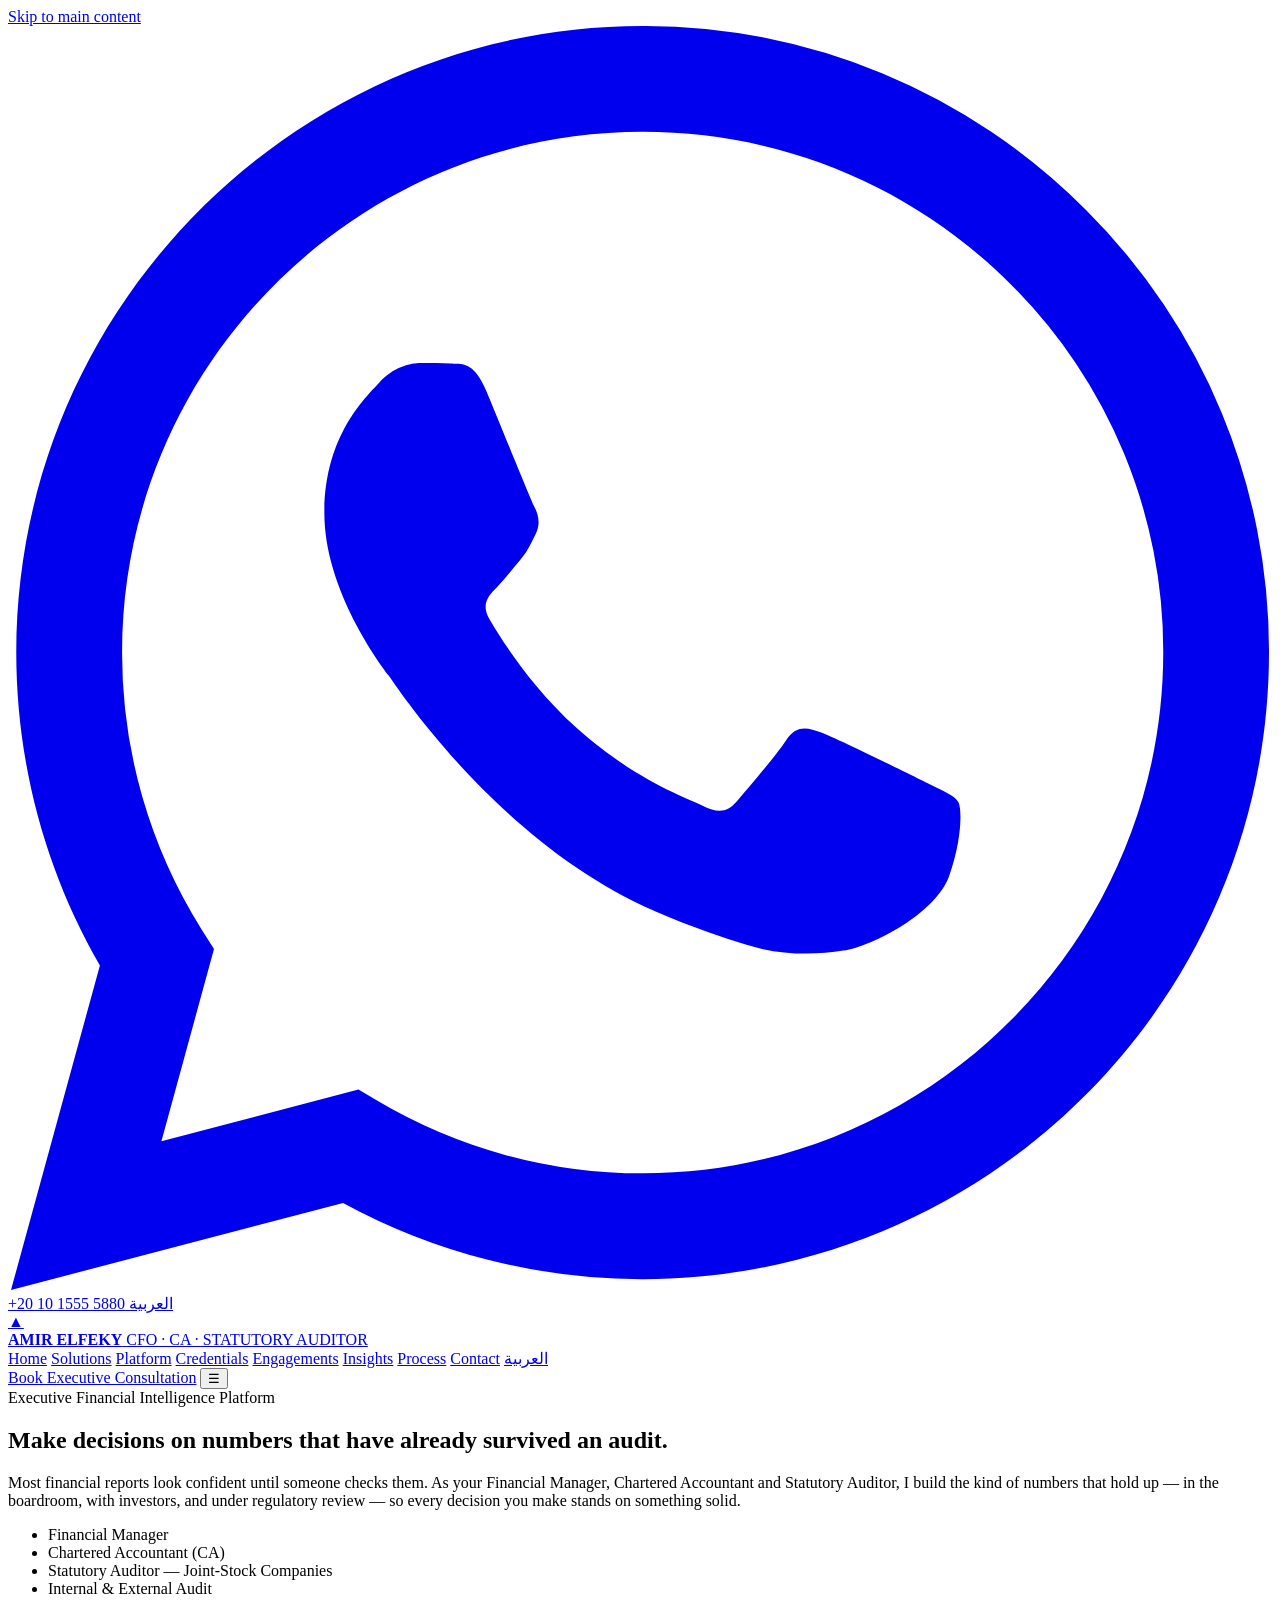
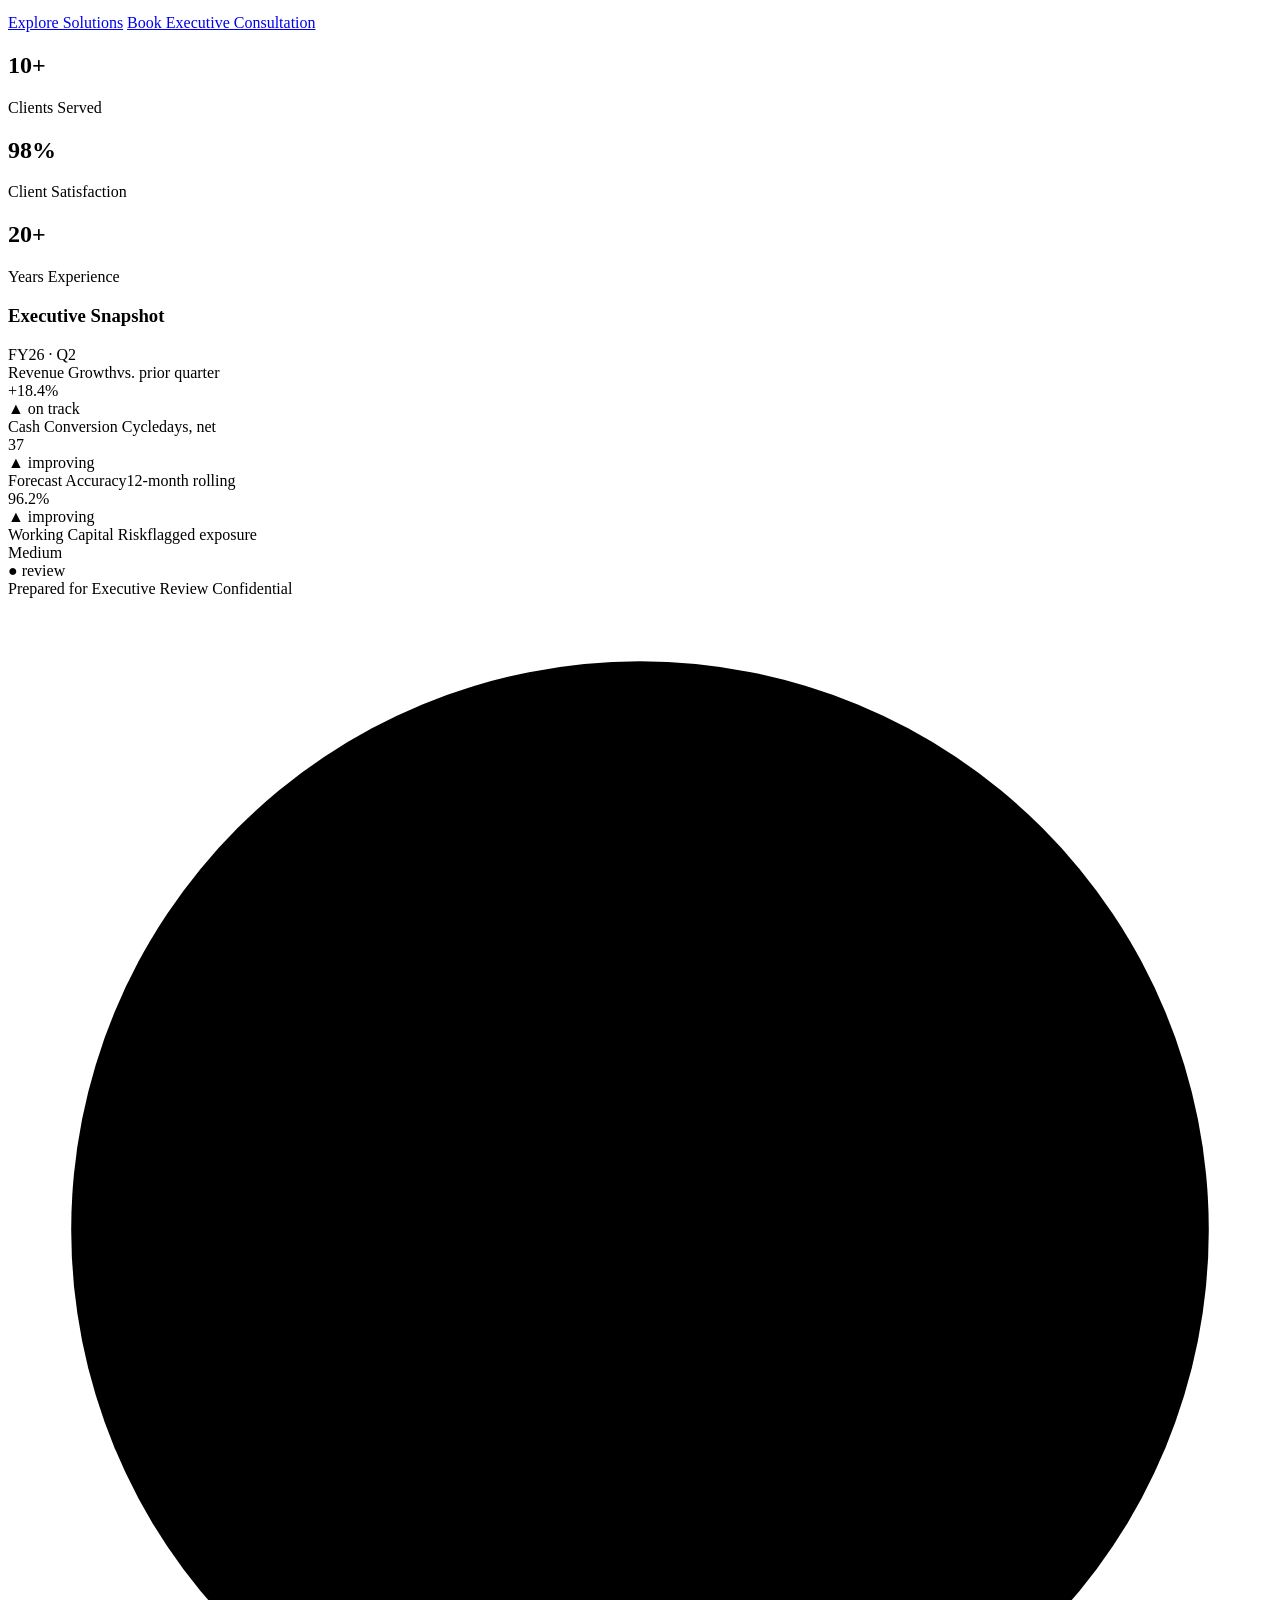
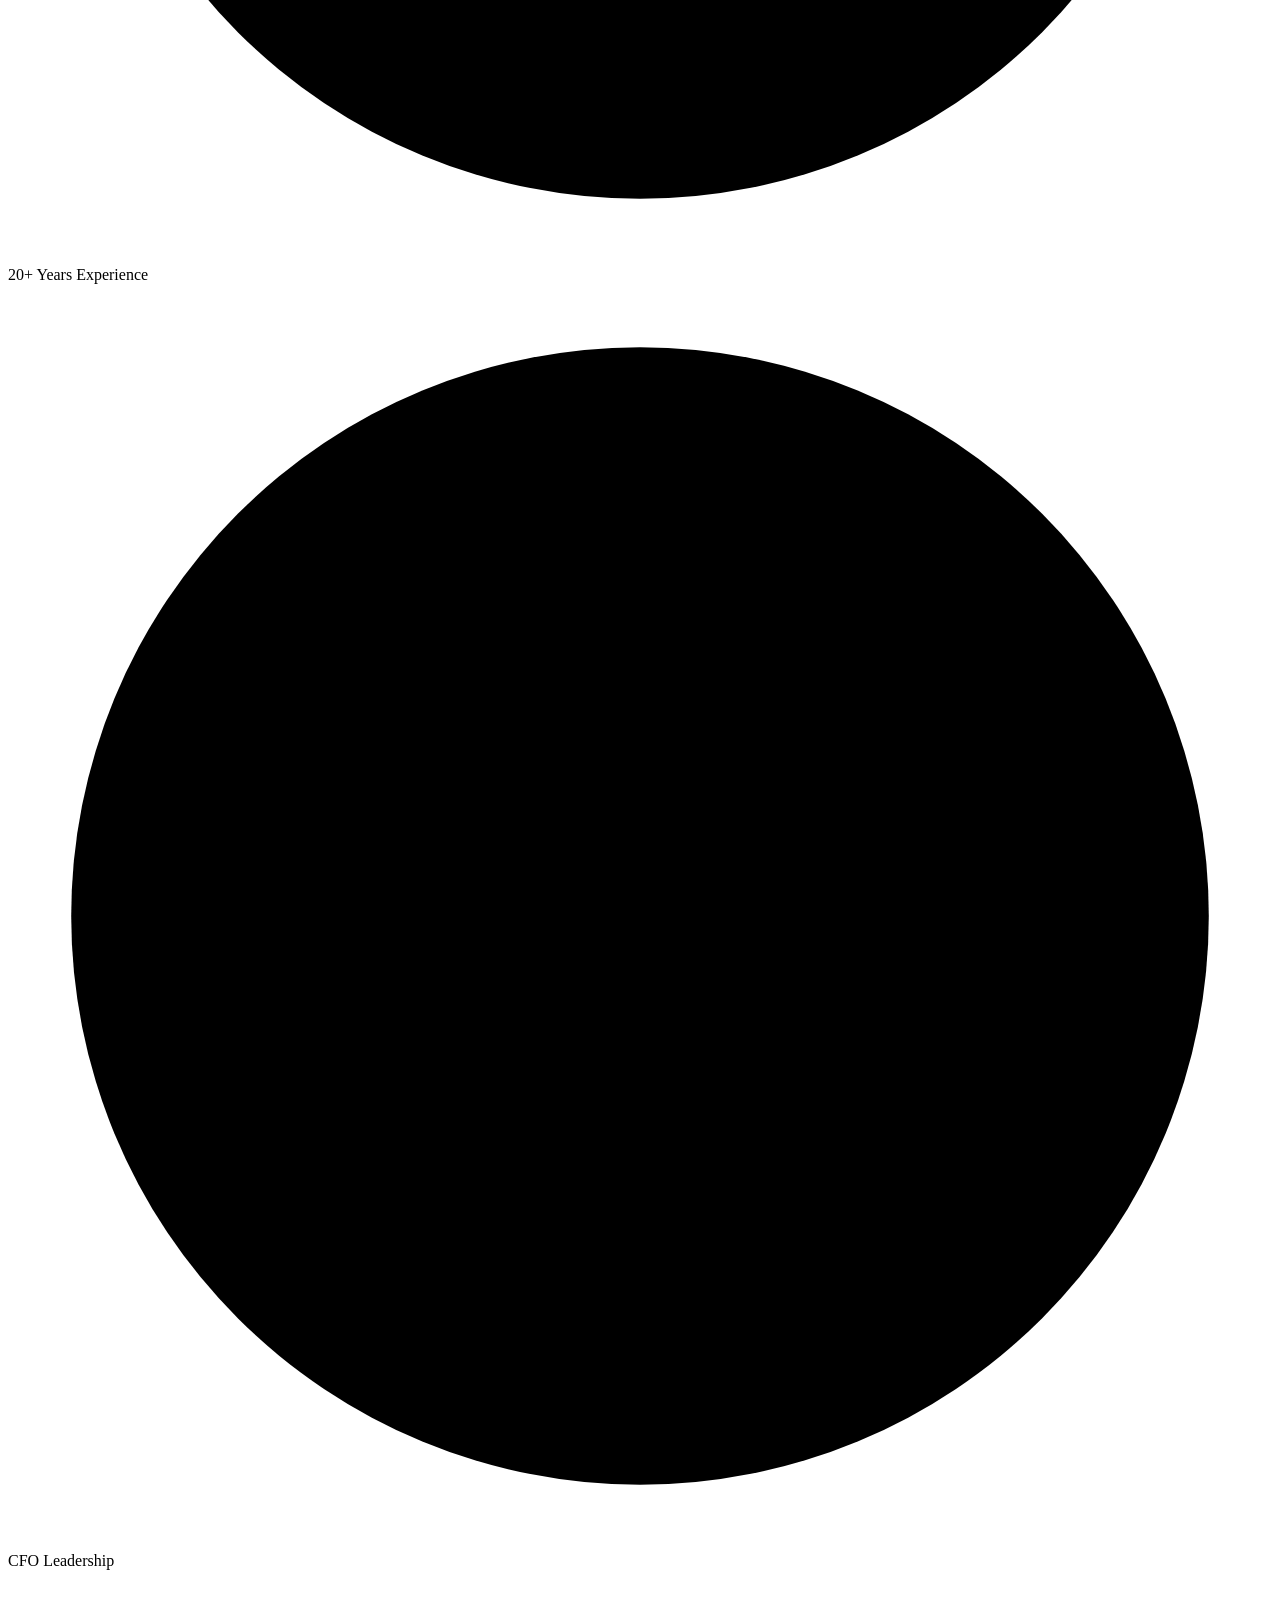
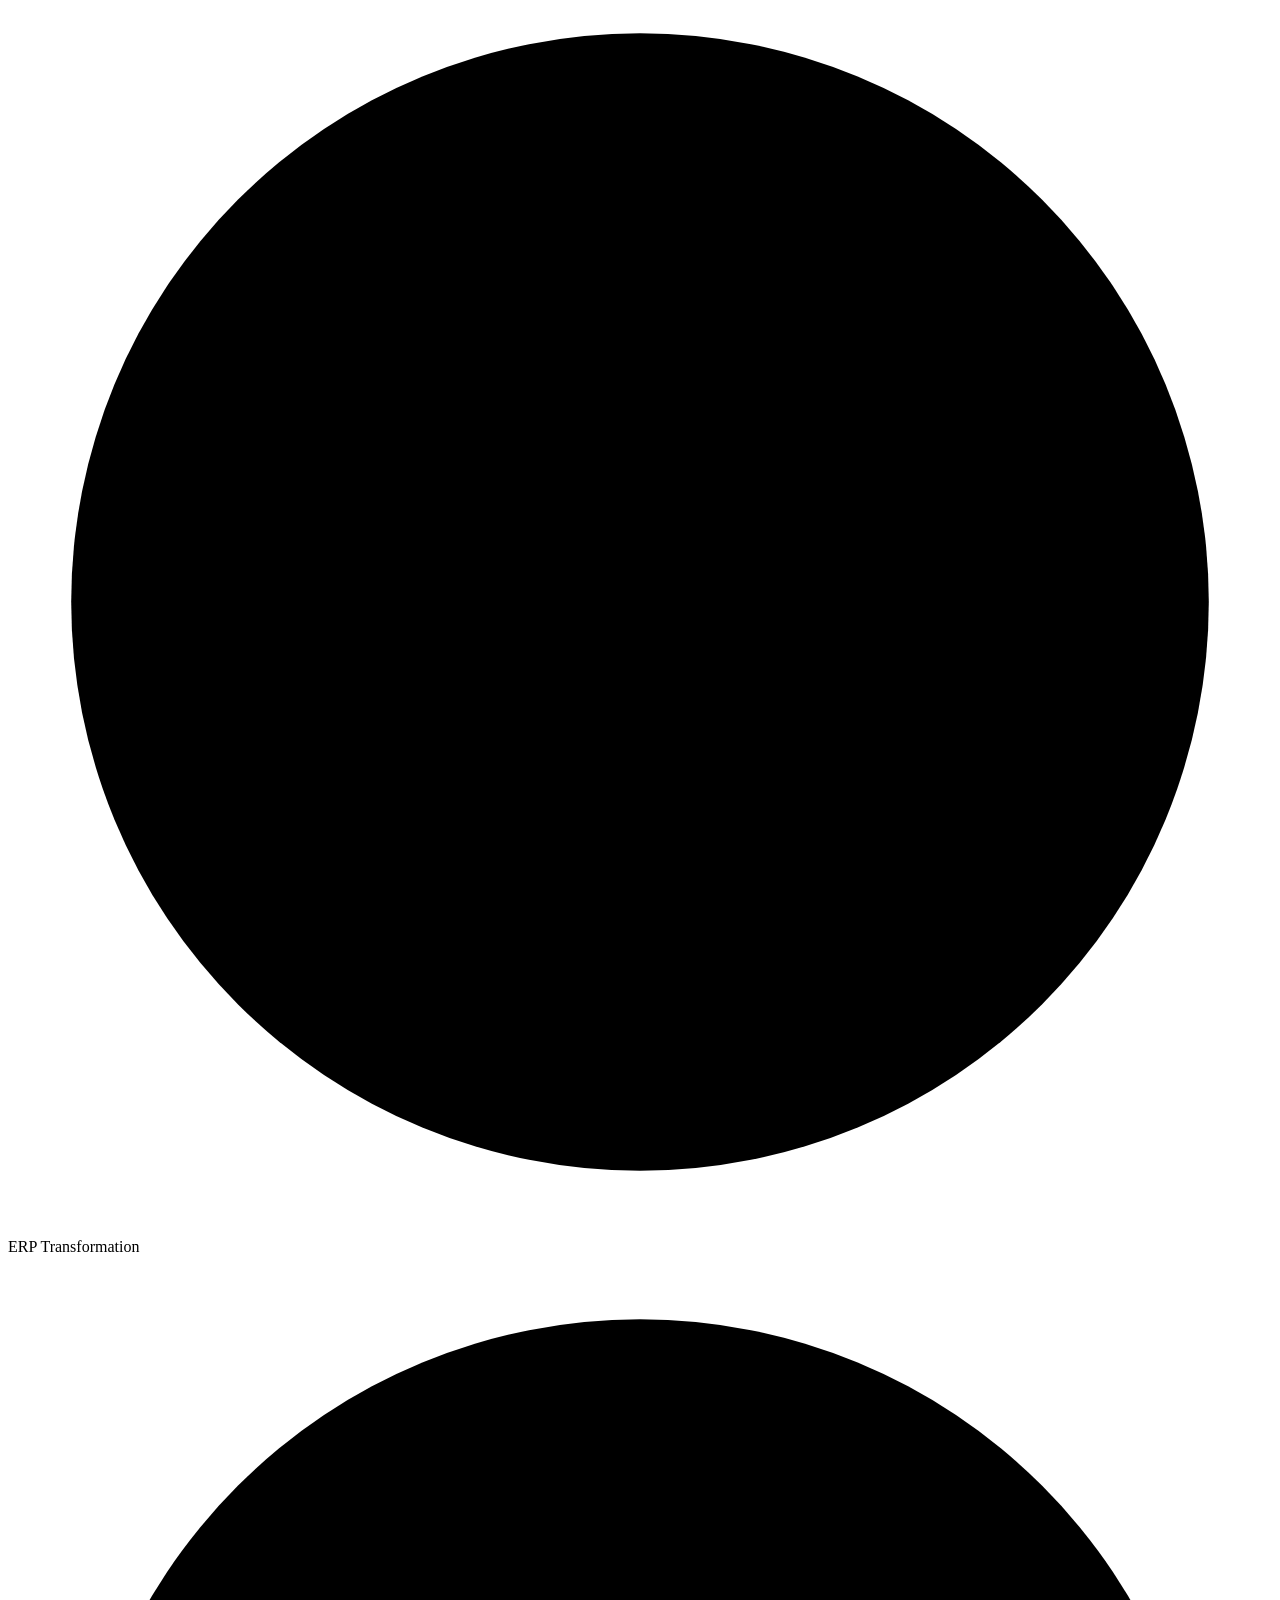
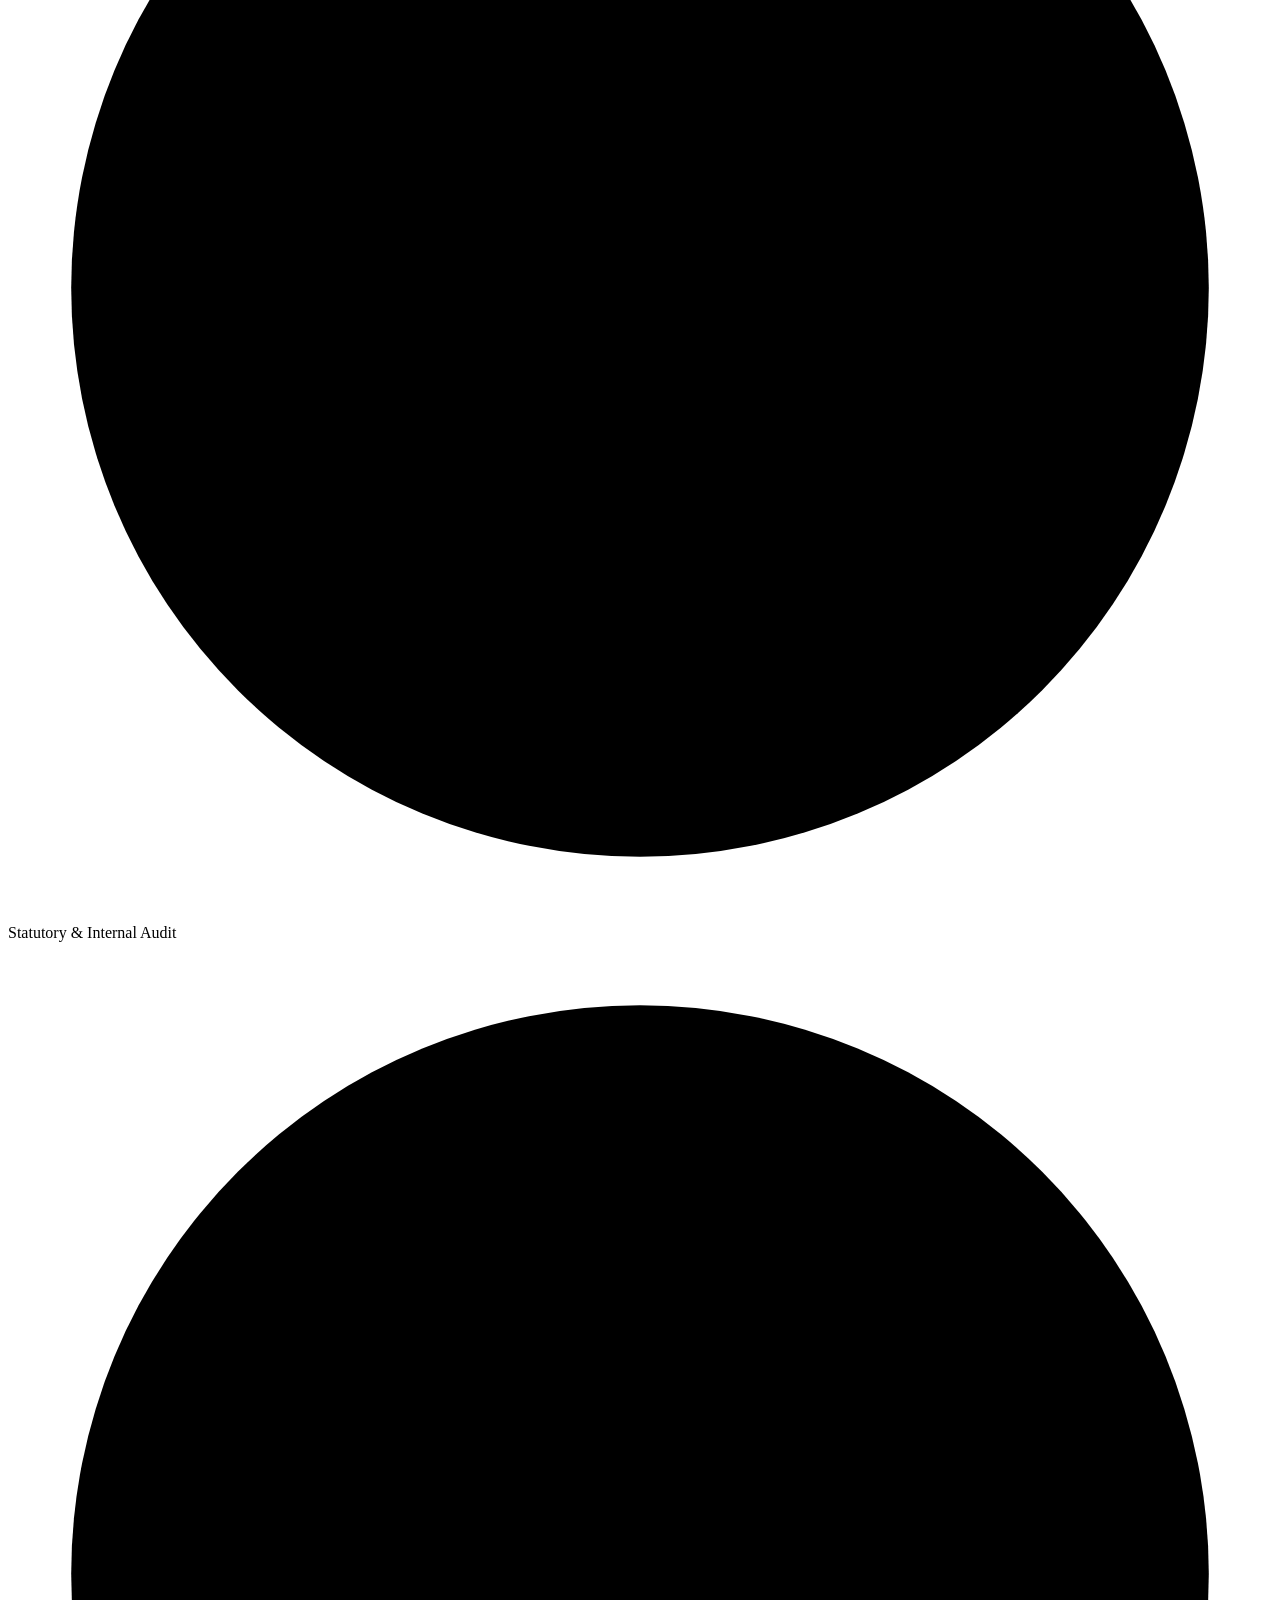
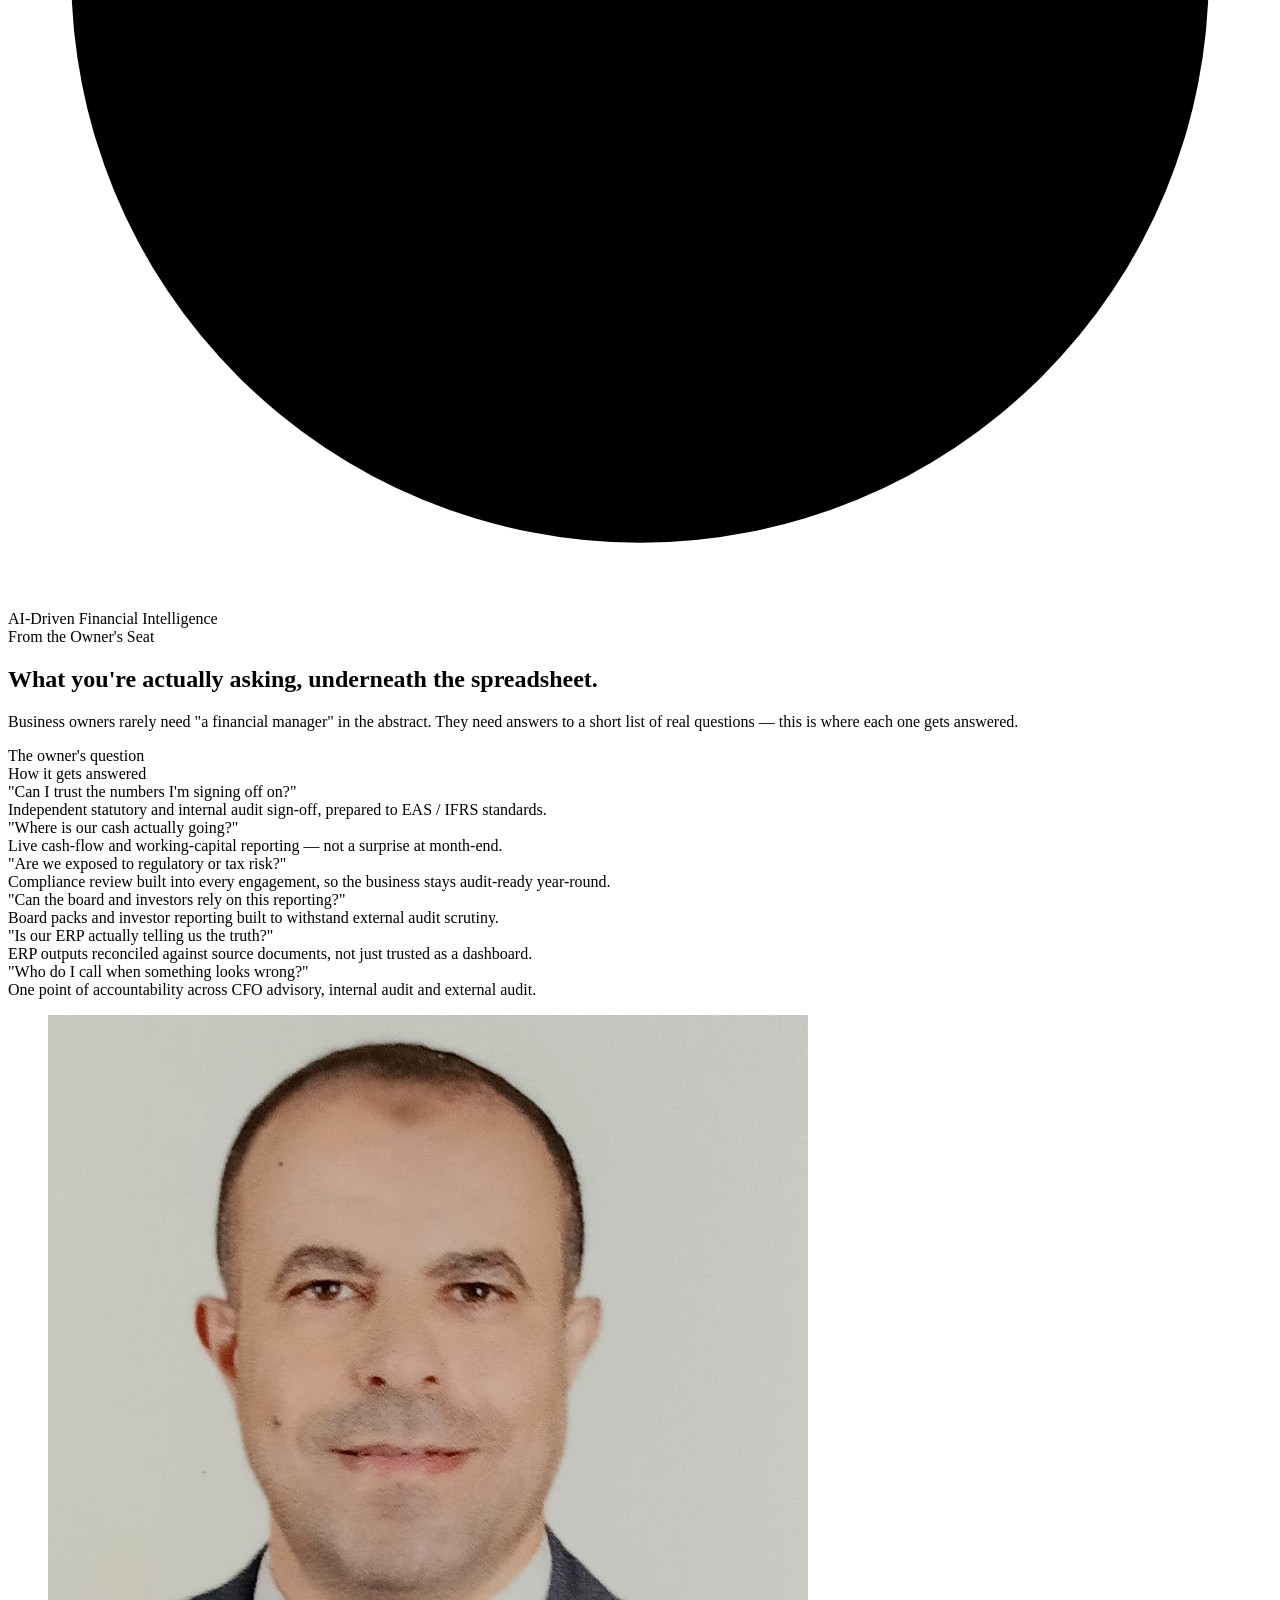
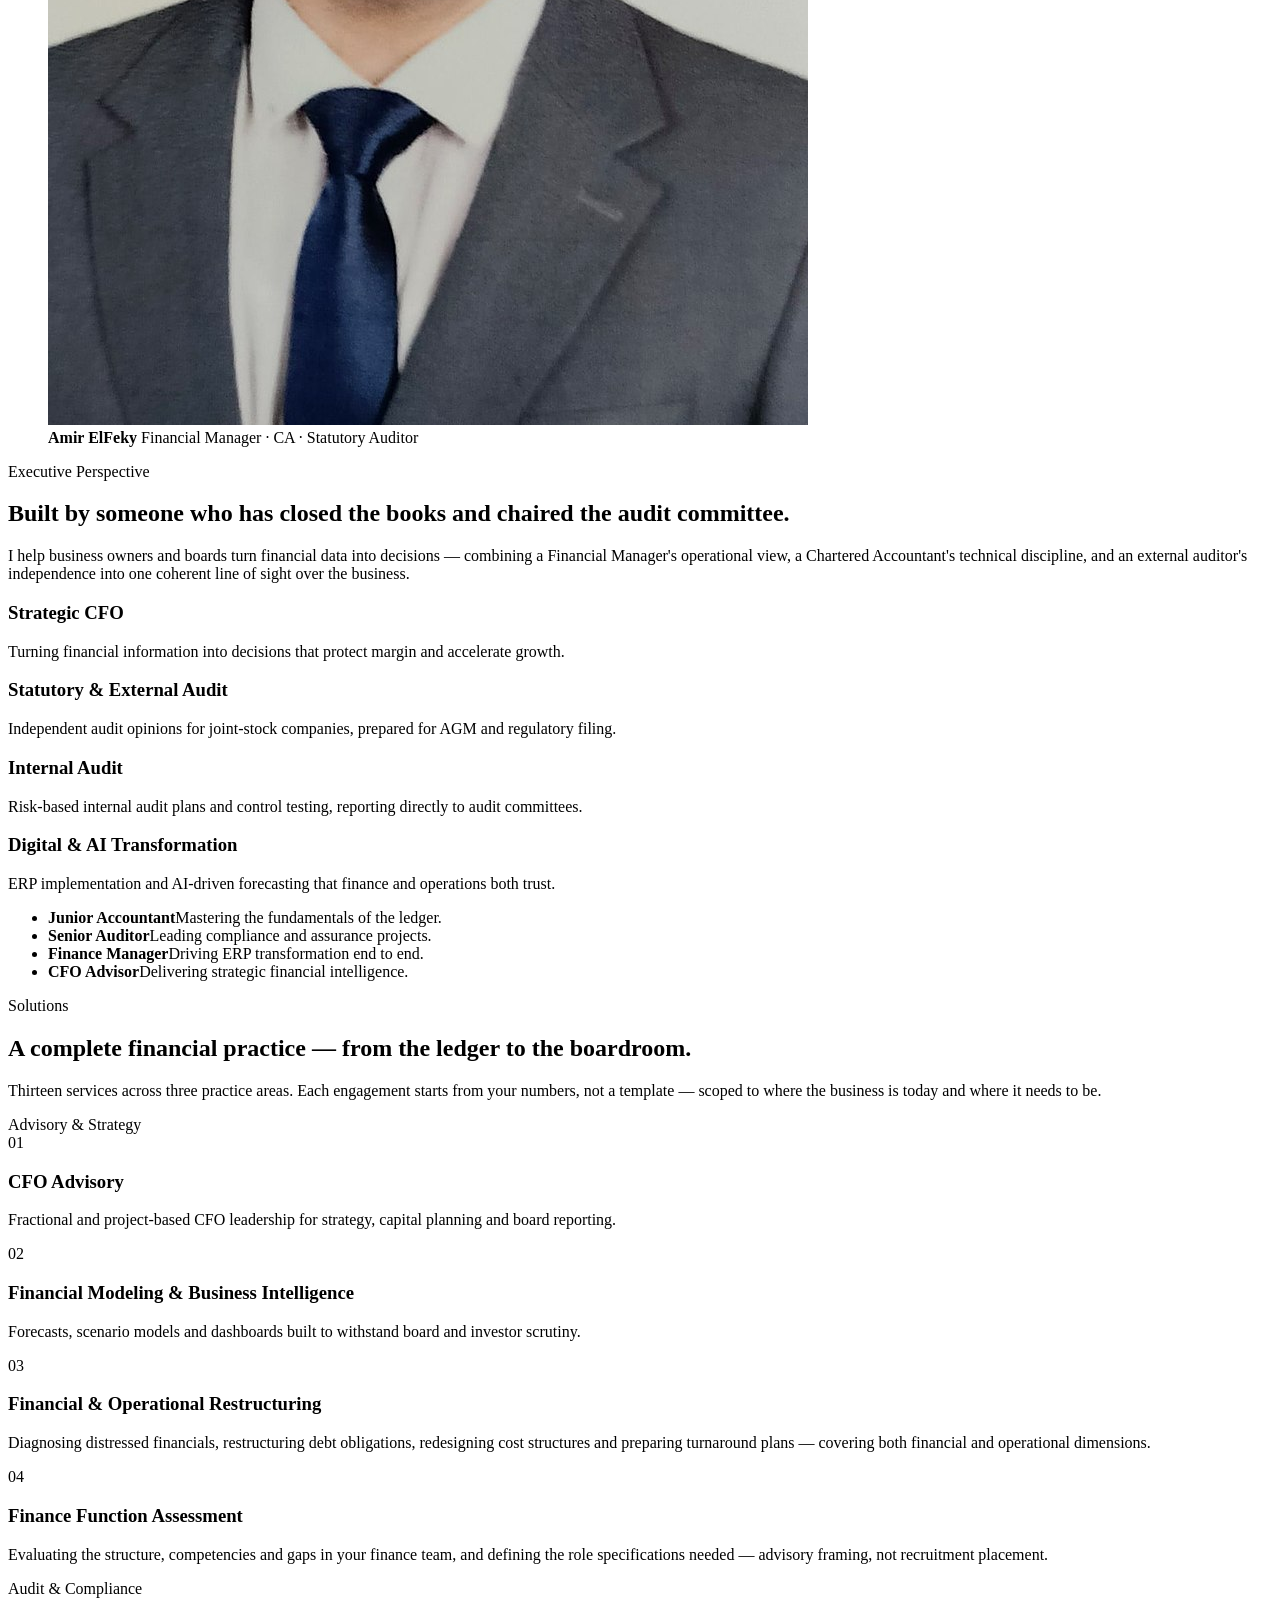
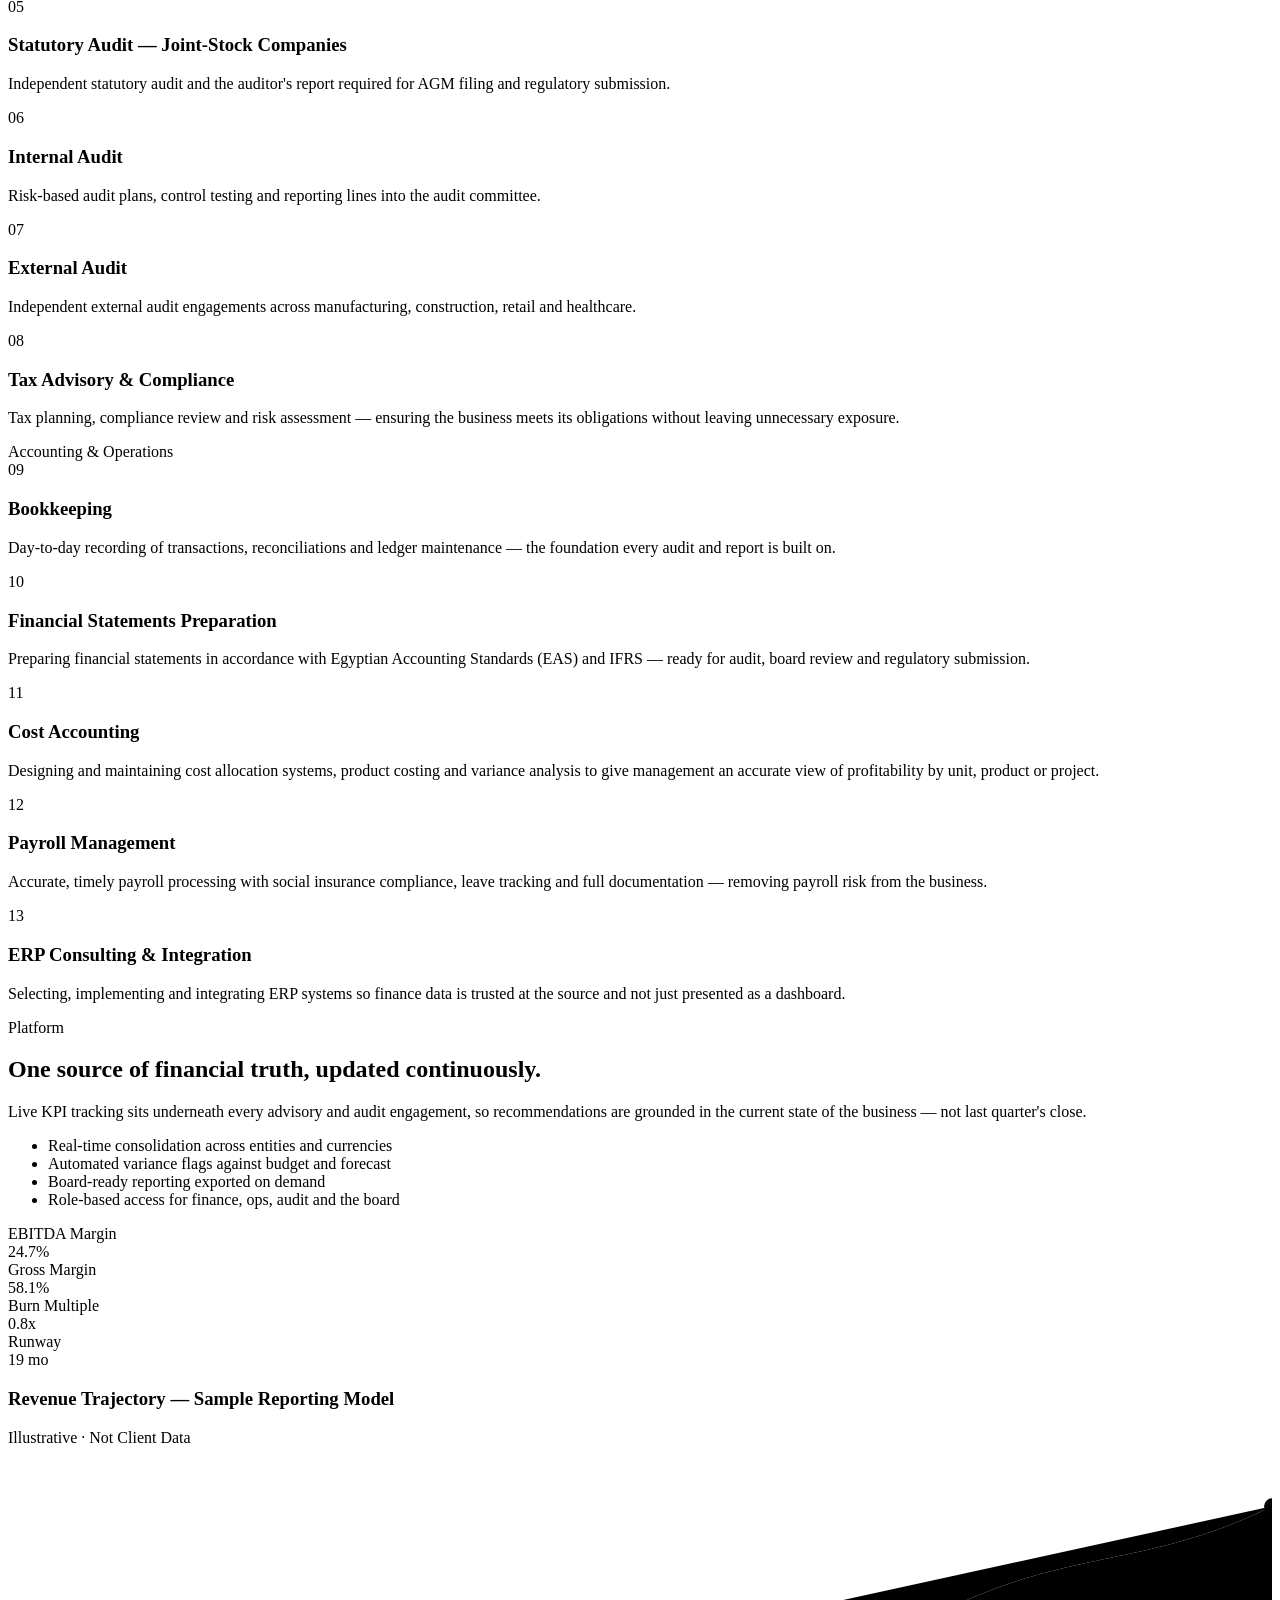
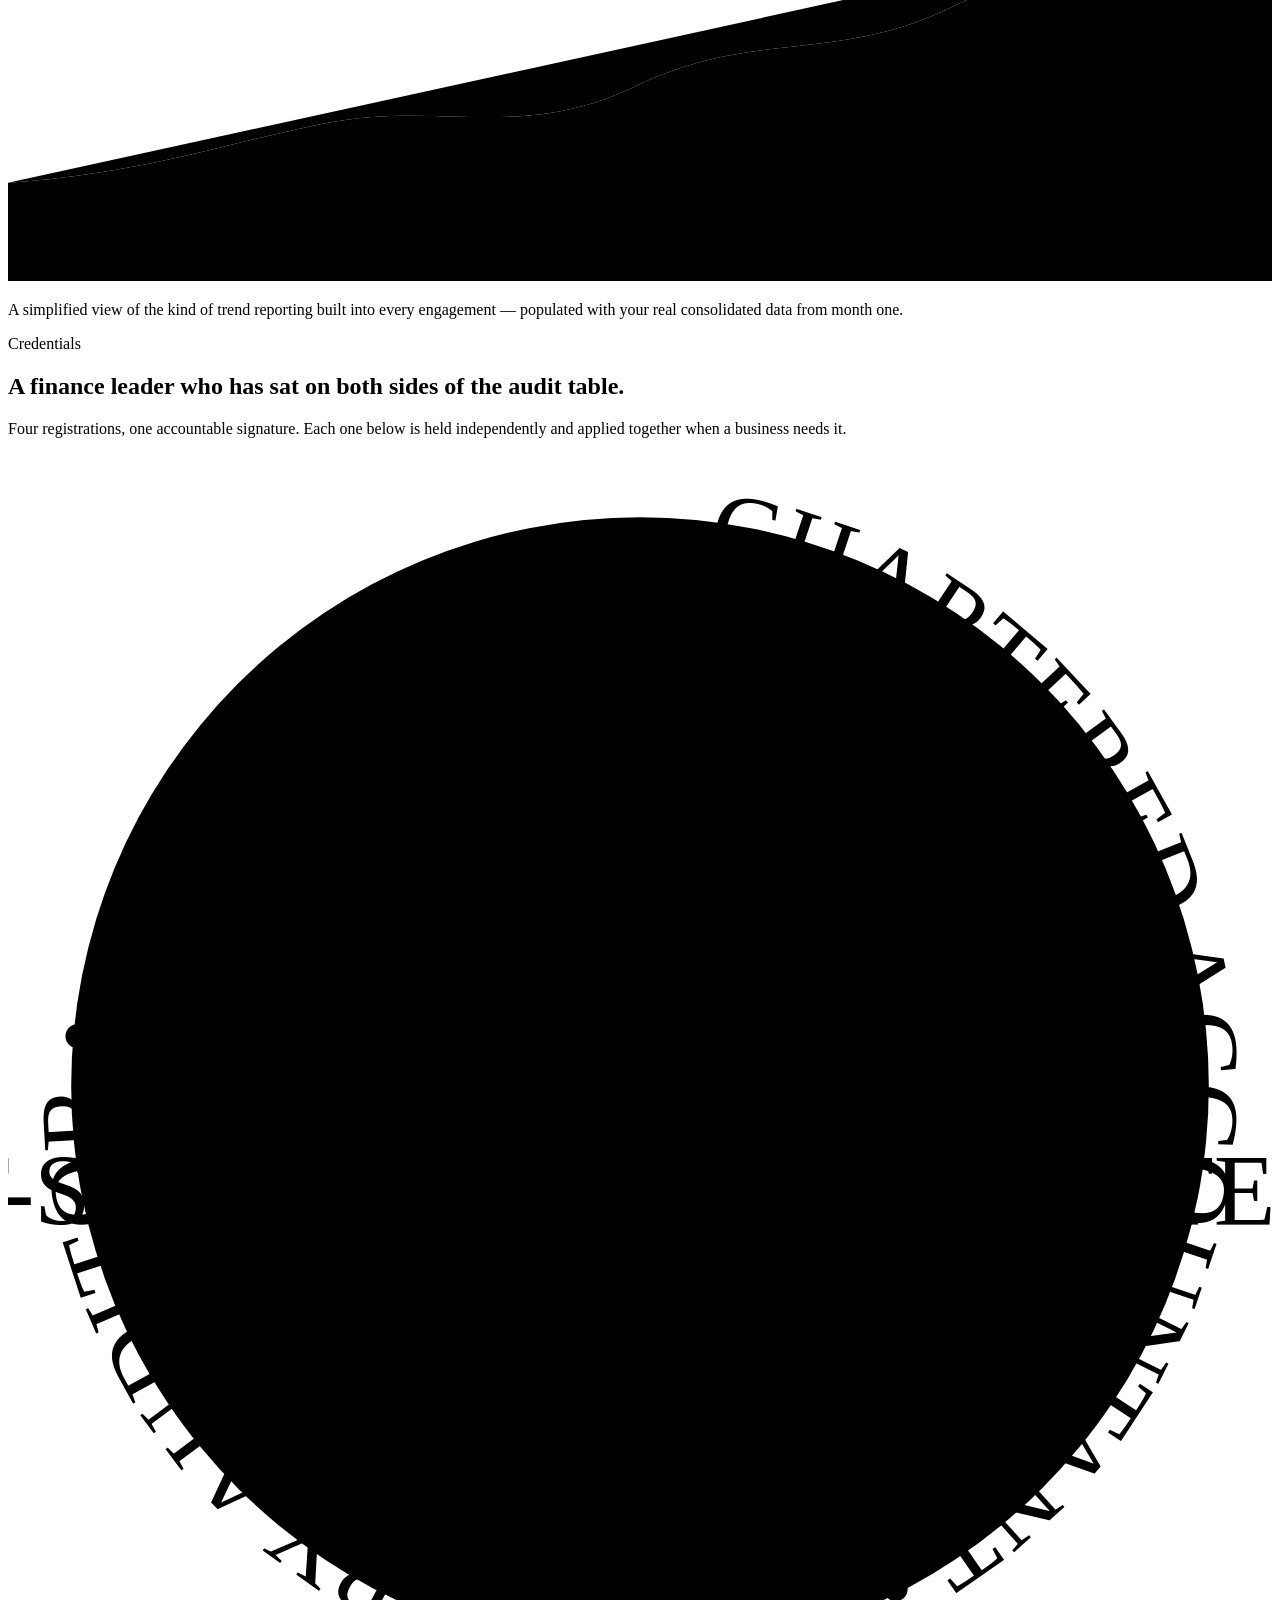
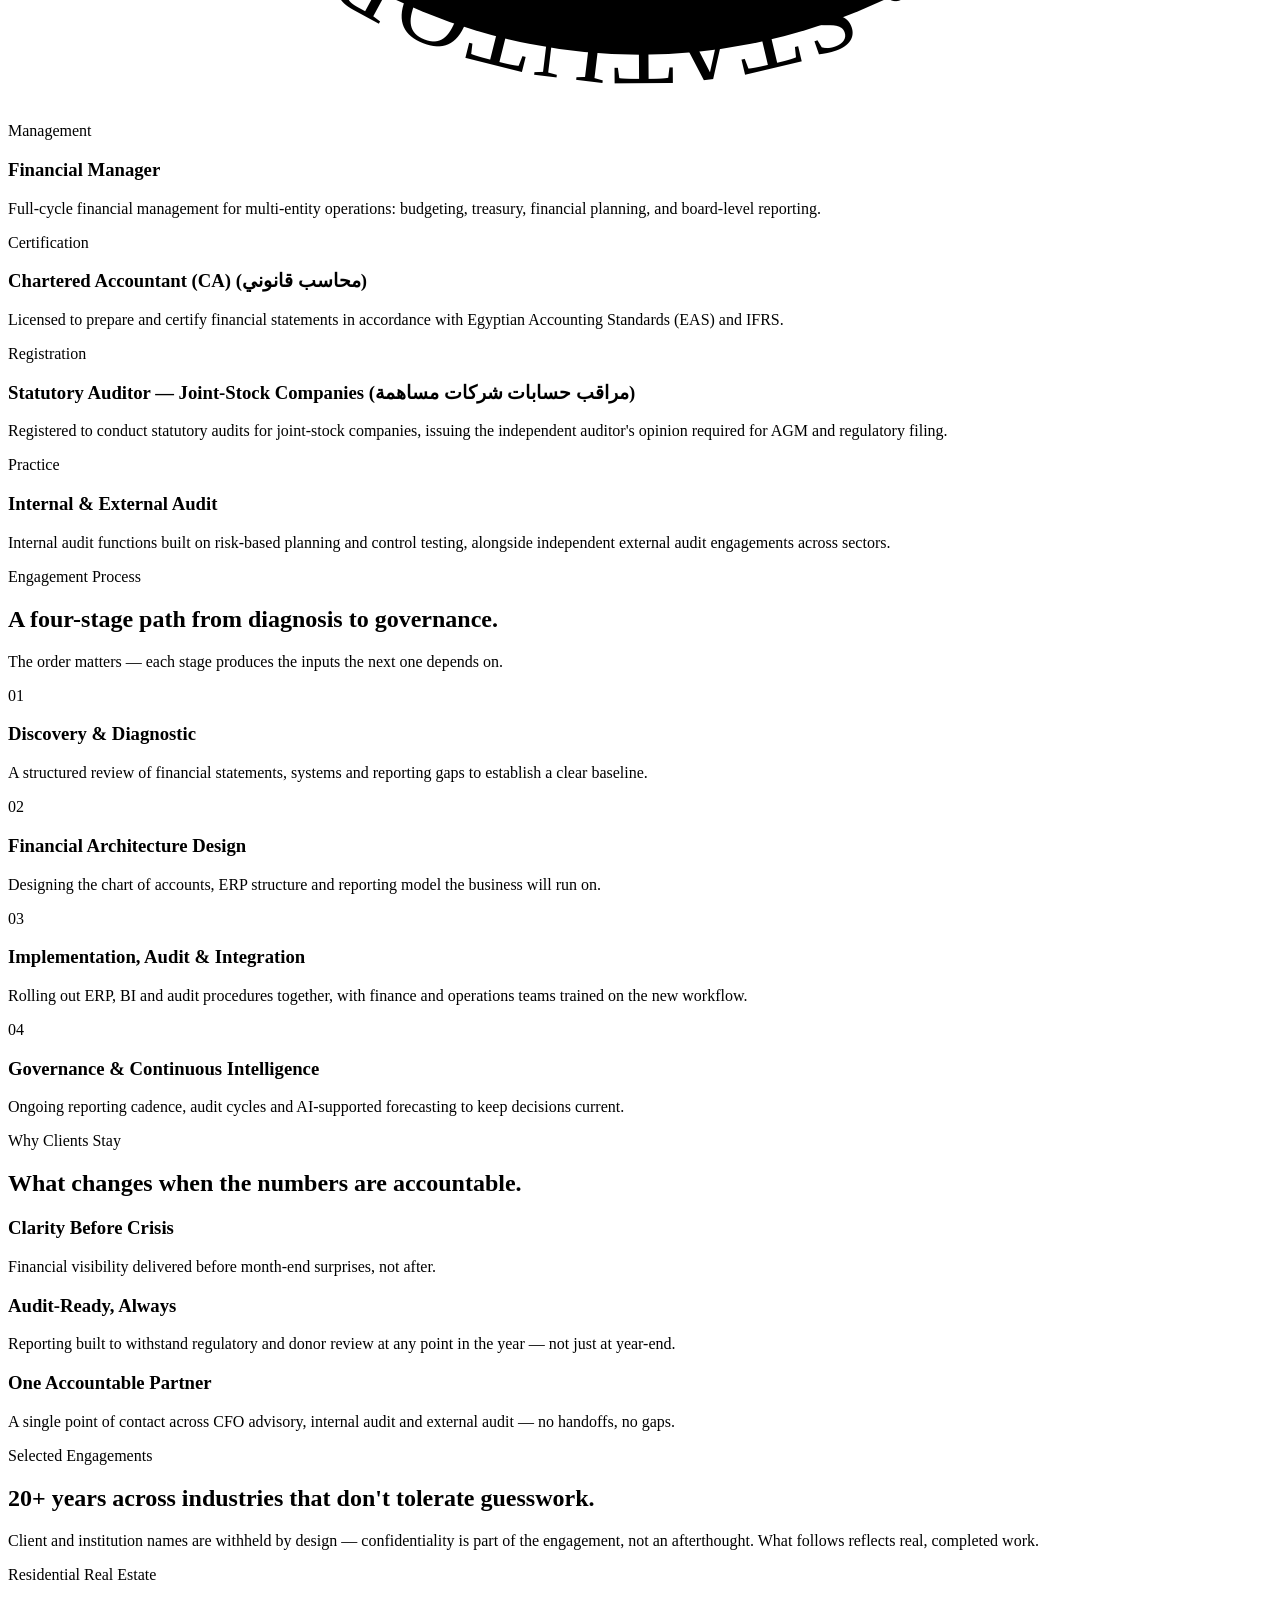
==== index.html @ 6ac310e5 "Remove unnecessary whitespace and comments from HTML" ====
<!DOCTYPE html>
<html lang="en">
<head>
<meta charset="UTF-8">
<meta name="viewport" content="width=device-width, initial-scale=1.0">
<title>Amir ElFeky | Financial Manager · Chartered Accountant (CA) · Statutory Auditor</title>
<meta name="description" content="Amir ElFeky — Financial Manager, Chartered Accountant (CA), Statutory Auditor for joint-stock companies, and internal & external audit specialist. CFO advisory, ERP integration, financial modeling and AI-powered business intelligence.">
<meta name="robots" content="index, follow">
<meta name="author" content="Amir ElFeky">
<meta name="theme-color" content="#0B1420">
<link rel="canonical" href="https://amieelfeky.github.io/amir-finance/">
<link rel="alternate" hreflang="en" href="https://amieelfeky.github.io/amir-finance/">
<link rel="alternate" hreflang="ar" href="https://amieelfeky.github.io/amir-finance/ar/">
<link rel="alternate" hreflang="x-default" href="https://amieelfeky.github.io/amir-finance/">
<meta property="og:type" content="profile">
<meta property="og:locale" content="en_US">
<meta property="og:title" content="Amir ElFeky | Financial Manager & Chartered Accountant (CA)">
<meta property="og:description" content="CFO advisory, statutory & internal audit, ERP integration and financial intelligence for business owners and boards.">
<meta property="og:image" content="https://amirfinance.example.com/assets/og-cover.jpg">
<meta property="og:url" content="https://amirfinance.example.com/">
<meta name="twitter:card" content="summary_large_image">
<meta name="twitter:title" content="Amir ElFeky | Financial Manager, Chartered Accountant & Statutory Auditor">
<meta name="twitter:description" content="Make decisions on numbers that have already survived an audit — CFO advisory, statutory and internal audit, ERP and financial intelligence.">
<link rel="icon" href="data:image/svg+xml,%3Csvg xmlns='http://www.w3.org/2000/svg' viewBox='0 0 64 64'%3E%3Crect width='64' height='64' rx='10' fill='%230B1420'/%3E%3Cpath d='M32 14 50 46H14Z' fill='%23C9A227'/%3E%3C/svg%3E">
<link rel="preconnect" href="https://fonts.googleapis.com">
<link rel="preconnect" href="https://fonts.gstatic.com" crossorigin>
<link href="https://fonts.googleapis.com/css2?family=Fraunces:opsz,wght@9..144,600&family=Public+Sans:wght@400;500;600&family=IBM+Plex+Mono:wght@400;600&display=swap" rel="stylesheet">
<link rel="stylesheet" href="css/style.css">
<script type="application/ld+json">
{
"@context": "https://schema.org",
"@type": "Person",
"name": "Amir ElFeky",
"jobTitle": ["Financial Manager", "Chartered Accountant (CA)", "Statutory Auditor — Joint-Stock Companies", "Internal & External Audit Specialist", "Bookkeeping"],
"worksFor": {
"@type": "ProfessionalService",
"name": "Amir ElFeky Accounting & Audit Office"
},
"email": "amir.elfeky.finance@outlook.com",
"sameAs": ["https://www.linkedin.com/in/amirelfeky1978/"],
"url": "https://amirfinance.example.com/"
}
</script>
</head>
<body>
<div class="scroll-progress" id="scrollProgress" aria-hidden="true"></div>
<a href="#main" class="skip-link">Skip to main content</a>
<header class="navbar">
<div class="utility-bar">
<div class="container utility-bar-inner">
<a href="https://wa.me/201015555880?text=Hello%2C%20I%20found%20your%20website%20and%20would%20like%20to%20schedule%20a%20consultation." class="nav-phone" target="_blank" rel="noopener" aria-label="Contact via WhatsApp">
<svg viewBox="0 0 24 24" fill="currentColor" aria-hidden="true"><path d="M17.472 14.382c-.297-.149-1.758-.867-2.03-.967-.273-.099-.471-.148-.67.15-.197.297-.767.966-.94 1.164-.173.199-.347.223-.644.075-.297-.15-1.255-.463-2.39-1.475-.883-.788-1.48-1.761-1.653-2.059-.173-.297-.018-.458.13-.606.134-.133.298-.347.446-.52.149-.174.198-.298.298-.497.099-.198.05-.371-.025-.52-.075-.149-.669-1.612-.916-2.207-.242-.579-.487-.5-.669-.51-.173-.008-.371-.01-.57-.01-.198 0-.52.074-.792.372-.272.297-1.04 1.016-1.04 2.479 0 1.462 1.065 2.875 1.213 3.074.149.198 2.096 3.2 5.077 4.487.709.306 1.262.489 1.694.625.712.227 1.36.195 1.871.118.571-.085 1.758-.719 2.006-1.413.248-.694.248-1.289.173-1.413-.074-.124-.272-.198-.57-.347m-5.421 7.403h-.004a9.87 9.87 0 01-5.031-1.378l-.361-.214-3.741.982.998-3.648-.235-.374a9.86 9.86 0 01-1.51-5.26c.001-5.45 4.436-9.884 9.888-9.884 2.64 0 5.122 1.03 6.988 2.898a9.825 9.825 0 012.893 6.994c-.003 5.45-4.437 9.884-9.885 9.884m8.413-18.297A11.815 11.815 0 0012.05 0C5.495 0 .16 5.335.157 11.892c0 2.096.547 4.142 1.588 5.945L.057 24l6.305-1.654a11.882 11.882 0 005.683 1.448h.005c6.554 0 11.89-5.335 11.893-11.893A11.821 11.821 0 0020.464 3.488"/></svg>
<span dir="ltr">+20 10 1555 5880</span>
</a>
<a href="ar/" class="lang-switch">العربية</a>
</div>
</div>
<div class="container nav-container">
<a href="#home" class="logo" aria-label="Amir Finance home">
<div class="logo-mark" aria-hidden="true">▲</div>
<div class="logo-text">
<strong>AMIR ELFEKY</strong>
<span>CFO · CA · STATUTORY AUDITOR</span>
</div>
</a>
<nav class="navigation" aria-label="Primary">
<a href="#home">Home</a>
<a href="#services">Solutions</a>
<a href="#dashboard">Platform</a>
<a href="#credentials">Credentials</a>
<a href="#engagements">Engagements</a>
<a href="#insights">Insights</a>
<a href="#process">Process</a>
<a href="#contact">Contact</a>
<a href="ar/" class="nav-lang-mobile">العربية</a>
</nav>
<a href="#contact" class="btn nav-cta">Book Executive Consultation</a>
<button class="nav-toggle" aria-label="Open menu" aria-expanded="false" id="navToggle">☰</button>
</div>
</header>
<main id="main">
<!-- ============ HERO ============ -->
<section id="home" class="hero">
<div class="hero-bg-img" aria-hidden="true"></div>
<div class="hero-glow" aria-hidden="true"></div>
<div class="hero-vignette" aria-hidden="true"></div>
<div class="container hero-grid">
<div class="hero-content">
<span class="hero-badge">Executive Financial Intelligence Platform</span>
<h1>Make decisions on numbers <span class="gradient-text">that have already survived an audit.</span></h1>
<p class="hero-description">Most financial reports look confident until someone checks them. As your Financial Manager, Chartered Accountant and Statutory Auditor, I build the kind of numbers that hold up — in the boardroom, with investors, and under regulatory review — so every decision you make stands on something solid.</p>
<ul class="credential-tags" aria-label="Professional credentials">
<li>Financial Manager</li>
<li>Chartered Accountant (CA)</li>
<li>Statutory Auditor — Joint-Stock Companies</li>
<li>Internal &amp; External Audit</li>
</ul>
<div class="hero-buttons">
<a href="#services" class="btn">Explore Solutions</a>
<a href="#contact" class="btn btn-outline">Book Executive Consultation</a>
</div>
<div class="hero-metrics">
<div class="metric"><h2 data-count="10" data-suffix="+">0</h2><span>Clients Served</span></div>
<div class="metric"><h2 data-count="98" data-suffix="%">0</h2><span>Client Satisfaction</span></div>
<div class="metric"><h2 data-count="20" data-suffix="+">0</h2><span>Years Experience</span></div>
</div>
</div>
<div class="hero-dashboard">
<div class="ledger-panel">
<div class="ledger-head">
<h3>Executive Snapshot</h3>
<span><i class="ledger-live-dot" aria-hidden="true"></i>FY26 · Q2</span>
</div>
<div class="ledger-rows">
<div class="ledger-row">
<div class="label">Revenue Growth<span class="sub">vs. prior quarter</span></div>
<div class="value"><span data-count="18.4" data-prefix="+" data-suffix="%" data-decimals="1">0%</span></div>
<div class="delta up">▲ on track</div>
</div>
<div class="ledger-row">
<div class="label">Cash Conversion Cycle<span class="sub">days, net</span></div>
<div class="value"><span data-count="37">0</span></div>
<div class="delta up">▲ improving</div>
</div>
<div class="ledger-row">
<div class="label">Forecast Accuracy<span class="sub">12-month rolling</span></div>
<div class="value"><span data-count="96.2" data-suffix="%" data-decimals="1">0%</span></div>
<div class="delta up">▲ improving</div>
</div>
<div class="ledger-row">
<div class="label">Working Capital Risk<span class="sub">flagged exposure</span></div>
<div class="value">Medium</div>
<div class="delta watch">● review</div>
</div>
</div>
<div class="ledger-foot">
<span>Prepared for Executive Review</span>
<span>Confidential</span>
</div>
</div>
</div>
</div>
</section>
<!-- ============ TRUST BAR ============ -->
<section class="trust-bar" aria-label="Professional credentials at a glance">
<div class="container trust-bar-inner reveal">
<div class="trust-item">
<svg viewBox="0 0 20 20" class="trust-check" aria-hidden="true"><circle cx="10" cy="10" r="9"/><path d="M6 10.5l2.5 2.5L14 7.5"/></svg>
<span>20+ Years Experience</span>
</div>
<div class="trust-item">
<svg viewBox="0 0 20 20" class="trust-check" aria-hidden="true"><circle cx="10" cy="10" r="9"/><path d="M6 10.5l2.5 2.5L14 7.5"/></svg>
<span>CFO Leadership</span>
</div>
<div class="trust-item">
<svg viewBox="0 0 20 20" class="trust-check" aria-hidden="true"><circle cx="10" cy="10" r="9"/><path d="M6 10.5l2.5 2.5L14 7.5"/></svg>
<span>ERP Transformation</span>
</div>
<div class="trust-item">
<svg viewBox="0 0 20 20" class="trust-check" aria-hidden="true"><circle cx="10" cy="10" r="9"/><path d="M6 10.5l2.5 2.5L14 7.5"/></svg>
<span>Statutory &amp; Internal Audit</span>
</div>
<div class="trust-item">
<svg viewBox="0 0 20 20" class="trust-check" aria-hidden="true"><circle cx="10" cy="10" r="9"/><path d="M6 10.5l2.5 2.5L14 7.5"/></svg>
<span>AI-Driven Financial Intelligence</span>
</div>
</div>
</section>
<!-- ============ OWNER'S LENS ============ -->
<section class="owner-lens" aria-labelledby="owner-heading">
<div class="container">
<div class="section-head reveal">
<span class="eyebrow">From the Owner's Seat</span>
<h2 id="owner-heading">What you're actually asking, underneath the spreadsheet.</h2>
<p>Business owners rarely need "a financial manager" in the abstract. They need answers to a short list of real questions — this is where each one gets answered.</p>
</div>
<div class="owner-table" role="table">
<div class="owner-row owner-row-head" role="row">
<div role="columnheader">The owner's question</div>
<div role="columnheader">How it gets answered</div>
</div>
<div class="owner-row reveal" role="row">
<div role="cell">"Can I trust the numbers I'm signing off on?"</div>
<div role="cell">Independent statutory and internal audit sign-off, prepared to EAS / IFRS standards.</div>
</div>
<div class="owner-row reveal" role="row">
<div role="cell">"Where is our cash actually going?"</div>
<div role="cell">Live cash-flow and working-capital reporting — not a surprise at month-end.</div>
</div>
<div class="owner-row reveal" role="row">
<div role="cell">"Are we exposed to regulatory or tax risk?"</div>
<div role="cell">Compliance review built into every engagement, so the business stays audit-ready year-round.</div>
</div>
<div class="owner-row reveal" role="row">
<div role="cell">"Can the board and investors rely on this reporting?"</div>
<div role="cell">Board packs and investor reporting built to withstand external audit scrutiny.</div>
</div>
<div class="owner-row reveal" role="row">
<div role="cell">"Is our ERP actually telling us the truth?"</div>
<div role="cell">ERP outputs reconciled against source documents, not just trusted as a dashboard.</div>
</div>
<div class="owner-row reveal" role="row">
<div role="cell">"Who do I call when something looks wrong?"</div>
<div role="cell">One point of accountability across CFO advisory, internal audit and external audit.</div>
</div>
</div>
</div>
</section>
<!-- ============ EXECUTIVE STORY ============ -->
<section class="executive-story" aria-labelledby="story-heading">
<div class="container story-grid">
<figure class="story-portrait reveal">
<div class="portrait-frame">
<img src="amir-portrait.jpg" alt="Portrait of Amir ElFeky, Financial Manager, Chartered Accountant and Statutory Auditor" loading="lazy">
</div>
<figcaption>
<strong>Amir ElFeky</strong>
<span>Financial Manager · CA · Statutory Auditor</span>
</figcaption>
</figure>
<div class="story-main">
<div class="story-intro">
<span class="eyebrow">Executive Perspective</span>
<h2 id="story-heading">Built by someone who has closed the books and chaired the audit committee.</h2>
</div>
<p>I help business owners and boards turn financial data into decisions — combining a Financial Manager's operational view, a Chartered Accountant's technical discipline, and an external auditor's independence into one coherent line of sight over the business.</p>
<div class="story-cards">
<div class="story-card reveal"><h3>Strategic CFO</h3><p>Turning financial information into decisions that protect margin and accelerate growth.</p></div>
<div class="story-card reveal"><h3>Statutory &amp; External Audit</h3><p>Independent audit opinions for joint-stock companies, prepared for AGM and regulatory filing.</p></div>
<div class="story-card reveal"><h3>Internal Audit</h3><p>Risk-based internal audit plans and control testing, reporting directly to audit committees.</p></div>
<div class="story-card reveal"><h3>Digital &amp; AI Transformation</h3><p>ERP implementation and AI-driven forecasting that finance and operations both trust.</p></div>
</div>
</div>
<ul class="timeline">
<li><strong>Junior Accountant</strong>Mastering the fundamentals of the ledger.</li>
<li><strong>Senior Auditor</strong>Leading compliance and assurance projects.</li>
<li><strong>Finance Manager</strong>Driving ERP transformation end to end.</li>
<li><strong>CFO Advisor</strong>Delivering strategic financial intelligence.</li>
</ul>
</div>
</section>
<!-- ============ SERVICES ============ -->
<section id="services" class="services on-paper" aria-labelledby="services-heading">
<div class="container">
<div class="section-head reveal">
<span class="eyebrow">Solutions</span>
<h2 id="services-heading">A complete financial practice — from the ledger to the boardroom.</h2>
<p>Thirteen services across three practice areas. Each engagement starts from your numbers, not a template — scoped to where the business is today and where it needs to be.</p>
</div>
<div class="service-grid">
<div class="service-category-label">Advisory &amp; Strategy</div>
<article class="service-card reveal"><span class="service-num">01</span><h3>CFO Advisory</h3><p>Fractional and project-based CFO leadership for strategy, capital planning and board reporting.</p></article>
<article class="service-card reveal"><span class="service-num">02</span><h3>Financial Modeling &amp; Business Intelligence</h3><p>Forecasts, scenario models and dashboards built to withstand board and investor scrutiny.</p></article>
<article class="service-card reveal"><span class="service-num">03</span><h3>Financial &amp; Operational Restructuring</h3><p>Diagnosing distressed financials, restructuring debt obligations, redesigning cost structures and preparing turnaround plans — covering both financial and operational dimensions.</p></article>
<article class="service-card reveal"><span class="service-num">04</span><h3>Finance Function Assessment</h3><p>Evaluating the structure, competencies and gaps in your finance team, and defining the role specifications needed — advisory framing, not recruitment placement.</p></article>
<div class="service-category-label">Audit &amp; Compliance</div>
<article class="service-card reveal"><span class="service-num">05</span><h3>Statutory Audit — Joint-Stock Companies</h3><p>Independent statutory audit and the auditor's report required for AGM filing and regulatory submission.</p></article>
<article class="service-card reveal"><span class="service-num">06</span><h3>Internal Audit</h3><p>Risk-based audit plans, control testing and reporting lines into the audit committee.</p></article>
<article class="service-card reveal"><span class="service-num">07</span><h3>External Audit</h3><p>Independent external audit engagements across manufacturing, construction, retail and healthcare.</p></article>
<article class="service-card reveal"><span class="service-num">08</span><h3>Tax Advisory &amp; Compliance</h3><p>Tax planning, compliance review and risk assessment — ensuring the business meets its obligations without leaving unnecessary exposure.</p></article>
<div class="service-category-label">Accounting &amp; Operations</div>
<article class="service-card reveal"><span class="service-num">09</span><h3>Bookkeeping</h3><p>Day-to-day recording of transactions, reconciliations and ledger maintenance — the foundation every audit and report is built on.</p></article>
<article class="service-card reveal"><span class="service-num">10</span><h3>Financial Statements Preparation</h3><p>Preparing financial statements in accordance with Egyptian Accounting Standards (EAS) and IFRS — ready for audit, board review and regulatory submission.</p></article>
<article class="service-card reveal"><span class="service-num">11</span><h3>Cost Accounting</h3><p>Designing and maintaining cost allocation systems, product costing and variance analysis to give management an accurate view of profitability by unit, product or project.</p></article>
<article class="service-card reveal"><span class="service-num">12</span><h3>Payroll Management</h3><p>Accurate, timely payroll processing with social insurance compliance, leave tracking and full documentation — removing payroll risk from the business.</p></article>
<article class="service-card reveal"><span class="service-num">13</span><h3>ERP Consulting &amp; Integration</h3><p>Selecting, implementing and integrating ERP systems so finance data is trusted at the source and not just presented as a dashboard.</p></article>
</div>
</div>
</section>
<!-- ============ PLATFORM ============ -->
<section id="dashboard" class="platform" aria-labelledby="platform-heading">
<div class="container platform-grid">
<div>
<span class="eyebrow">Platform</span>
<h2 id="platform-heading">One source of financial truth, updated continuously.</h2>
<p class="platform-lead">Live KPI tracking sits underneath every advisory and audit engagement, so recommendations are grounded in the current state of the business — not last quarter's close.</p>
<ul class="platform-list">
<li>Real-time consolidation across entities and currencies</li>
<li>Automated variance flags against budget and forecast</li>
<li>Board-ready reporting exported on demand</li>
<li>Role-based access for finance, ops, audit and the board</li>
</ul>
</div>
<div class="kpi-grid">
<div class="kpi-card"><span class="label">EBITDA Margin</span><div class="num"><span class="kpi-num" data-count="24.7" data-suffix="%" data-decimals="1">0%</span></div><div class="bar"><span data-width="74"></span></div></div>
<div class="kpi-card"><span class="label">Gross Margin</span><div class="num"><span class="kpi-num" data-count="58.1" data-suffix="%" data-decimals="1">0%</span></div><div class="bar"><span data-width="81"></span></div></div>
<div class="kpi-card"><span class="label">Burn Multiple</span><div class="num"><span class="kpi-num" data-count="0.8" data-suffix="x" data-decimals="1">0x</span></div><div class="bar"><span data-width="62"></span></div></div>
<div class="kpi-card"><span class="label">Runway</span><div class="num"><span class="kpi-num" data-count="19" data-suffix=" mo">0 mo</span></div><div class="bar"><span data-width="55"></span></div></div>
</div>
</div>
<div class="container">
<div class="chart-panel reveal">
<div class="chart-panel-head">
<h3>Revenue Trajectory — Sample Reporting Model</h3>
<span class="chart-tag">Illustrative · Not Client Data</span>
</div>
<svg class="chart-svg" viewBox="0 0 640 220" preserveAspectRatio="none" aria-hidden="true">
<g class="chart-grid">
<line x1="0" y1="40" x2="640" y2="40"></line>
<line x1="0" y1="90" x2="640" y2="90"></line>
<line x1="0" y1="140" x2="640" y2="140"></line>
<line x1="0" y1="190" x2="640" y2="190"></line>
</g>
<path class="chart-area" d="M0,170 C70,165 110,150 160,140 C220,128 260,150 320,120 C380,92 420,110 480,80 C540,52 580,60 640,30 L640,220 L0,220 Z"></path>
<path class="chart-line" d="M0,170 C70,165 110,150 160,140 C220,128 260,150 320,120 C380,92 420,110 480,80 C540,52 580,60 640,30"></path>
<circle class="chart-dot" cx="640" cy="30" r="4"></circle>
</svg>
<p class="chart-caption">A simplified view of the kind of trend reporting built into every engagement — populated with your real consolidated data from month one.</p>
</div>
</div>
</section>
<!-- ============ CREDENTIALS (CV) ============ -->
<section id="credentials" class="credentials" aria-labelledby="credentials-heading">
<div class="container">
<div class="credentials-head">
<div class="section-head reveal">
<span class="eyebrow">Credentials</span>
<h2 id="credentials-heading">A finance leader who has sat on both sides of the audit table.</h2>
<p>Four registrations, one accountable signature. Each one below is held independently and applied together when a business needs it.</p>
</div>
<svg class="audit-seal seal-stamp" viewBox="0 0 200 200" aria-hidden="true">
<defs>
<path id="sealRingPath" d="M100,16 a84,84 0 1,1 -0.1,0" />
</defs>
<circle cx="100" cy="100" r="90" class="seal-ring-outer"/>
<circle cx="100" cy="100" r="76" class="seal-ring-inner"/>
<text class="seal-text">
<textPath href="#sealRingPath" startOffset="2%">
CHARTERED ACCOUNTANT • STATUTORY AUDITOR •
</textPath>
</text>
<line x1="66" y1="108" x2="134" y2="108" class="seal-divider"/>
<text x="100" y="98" text-anchor="middle" class="seal-monogram">AE</text>
<text x="100" y="122" text-anchor="middle" class="seal-sub">JOINT-STOCK · INTERNAL · EXTERNAL</text>
</svg>
</div>
<div class="cred-grid">
<article class="cred-card reveal">
<span class="cred-tag">Management</span>
<h3>Financial Manager</h3>
<p>Full-cycle financial management for multi-entity operations: budgeting, treasury, financial planning, and board-level reporting.</p>
</article>
<article class="cred-card reveal">
<span class="cred-tag">Certification</span>
<h3>Chartered Accountant (CA) <span class="cred-ar">(محاسب قانوني)</span></h3>
<p>Licensed to prepare and certify financial statements in accordance with Egyptian Accounting Standards (EAS) and IFRS.</p>
</article>
<article class="cred-card reveal">
<span class="cred-tag">Registration</span>
<h3>Statutory Auditor — Joint-Stock Companies <span class="cred-ar">(مراقب حسابات شركات مساهمة)</span></h3>
<p>Registered to conduct statutory audits for joint-stock companies, issuing the independent auditor's opinion required for AGM and regulatory filing.</p>
</article>
<article class="cred-card reveal">
<span class="cred-tag">Practice</span>
<h3>Internal &amp; External Audit</h3>
<p>Internal audit functions built on risk-based planning and control testing, alongside independent external audit engagements across sectors.</p>
</article>
</div>
</div>
</section>
<!-- ============ PROCESS ============ -->
<section id="process" class="process" aria-labelledby="process-heading">
<div class="container">
<div class="section-head reveal">
<span class="eyebrow">Engagement Process</span>
<h2 id="process-heading">A four-stage path from diagnosis to governance.</h2>
<p>The order matters — each stage produces the inputs the next one depends on.</p>
</div>
<div class="process-rows">
<div class="process-row reveal">
<div class="pnum">01</div>
<h3>Discovery &amp; Diagnostic</h3>
<p>A structured review of financial statements, systems and reporting gaps to establish a clear baseline.</p>
</div>
<div class="process-row reveal">
<div class="pnum">02</div>
<h3>Financial Architecture Design</h3>
<p>Designing the chart of accounts, ERP structure and reporting model the business will run on.</p>
</div>
<div class="process-row reveal">
<div class="pnum">03</div>
<h3>Implementation, Audit &amp; Integration</h3>
<p>Rolling out ERP, BI and audit procedures together, with finance and operations teams trained on the new workflow.</p>
</div>
<div class="process-row reveal">
<div class="pnum">04</div>
<h3>Governance &amp; Continuous Intelligence</h3>
<p>Ongoing reporting cadence, audit cycles and AI-supported forecasting to keep decisions current.</p>
</div>
</div>
</div>
</section>
<!-- ============ TESTIMONIALS ============ -->
<section class="client-value on-paper" aria-labelledby="value-heading">
<div class="container">
<div class="section-head reveal">
<span class="eyebrow">Why Clients Stay</span>
<h2 id="value-heading">What changes when the numbers are accountable.</h2>
</div>
<div class="value-grid">
<article class="value-card reveal">
<h3>Clarity Before Crisis</h3>
<p>Financial visibility delivered before month-end surprises, not after.</p>
</article>
<article class="value-card reveal">
<h3>Audit-Ready, Always</h3>
<p>Reporting built to withstand regulatory and donor review at any point in the year — not just at year-end.</p>
</article>
<article class="value-card reveal">
<h3>One Accountable Partner</h3>
<p>A single point of contact across CFO advisory, internal audit and external audit — no handoffs, no gaps.</p>
</article>
</div>
</div>
</section>
<!-- ============ SELECTED ENGAGEMENTS ============ -->
<section id="engagements" class="engagements" aria-labelledby="engagements-heading">
<div class="container">
<div class="section-head reveal">
<span class="eyebrow">Selected Engagements</span>
<h2 id="engagements-heading">20+ years across industries that don't tolerate guesswork.</h2>
<p>Client and institution names are withheld by design — confidentiality is part of the engagement, not an afterthought. What follows reflects real, completed work.</p>
</div>
<div class="engagement-grid">
<article class="engagement-card reveal">
<span class="eng-tag">Residential Real Estate</span>
<h3>Residential Real Estate Developer</h3>
<dl>
<dt>Challenge</dt>
<dd>Limited cash-flow forecasting and inconsistent reporting across multiple residential projects.</dd>
<dt>Approach</dt>
<dd>Designed executive financial reporting and structured cash-flow monitoring aligned with project milestones.</dd>
<dt>Outcome</dt>
<dd>Clearer financial visibility and stronger support for strategic, project-level decisions.</dd>
</dl>
<p class="eng-note">Client name withheld for confidentiality.</p>
</article>
<article class="engagement-card reveal">
<span class="eng-tag">Higher Education · Grant Audit</span>
<h3>International Higher Education Institution</h3>
<dl>
<dt>Challenge</dt>
<dd>Grant-funded projects required detailed financial review and compliance with donor reporting requirements.</dd>
<dt>Approach</dt>
<dd>Performed audit procedures, reviewed supporting documentation, and evaluated internal controls.</dd>
<dt>Outcome</dt>
<dd>Strengthened financial compliance and improved readiness for external grant review.</dd>
</dl>
<p class="eng-note">Institution name withheld for confidentiality.</p>
</article>
<article class="engagement-card reveal">
<span class="eng-tag">Food Manufacturing</span>
<h3>Food Manufacturing Company</h3>
<dl>
<dt>Challenge</dt>
<dd>Limited operational visibility into production costs and inventory performance.</dd>
<dt>Approach</dt>
<dd>Reviewed cost allocation methods, analyzed inventory movements, and enhanced management reporting.</dd>
<dt>Outcome</dt>
<dd>Clearer cost insight and more reliable financial information for executive planning.</dd>
</dl>
<p class="eng-note">Client name withheld for confidentiality.</p>
</article>
</div>
<div class="industries-table reveal">
<div class="ind-row ind-row-head">
<div>Industry</div>
<div>Engagement Focus</div>
</div>
<div class="ind-row"><div>Residential Real Estate (Compounds)</div><div>Cash Flow Planning &amp; Executive Reporting</div></div>
<div class="ind-row"><div>Food Manufacturing</div><div>Cost Analysis &amp; Management Reporting</div></div>
<div class="ind-row"><div>Construction Contracting</div><div>Budget Control &amp; Financial Planning</div></div>
<div class="ind-row"><div>Solar Energy</div><div>Financial Process Improvement</div></div>
<div class="ind-row"><div>Higher Education (Grants)</div><div>Grant Audit &amp; Financial Compliance</div></div>
<div class="ind-row"><div>Import &amp; Distribution</div><div>Working Capital &amp; Reporting</div></div>
<div class="ind-row"><div>Office Equipment &amp; Document Solutions</div><div>Performance Reporting &amp; Cost Control</div></div>
<div class="ind-row"><div>International Schools</div><div>Financial Reporting &amp; Budget Oversight</div></div>
<div class="ind-row"><div>Dental Laboratories</div><div>Financial Controls &amp; Cost Management</div></div>
</div>
</div>
</section>
<!-- ============ INSIGHTS ============ -->
<section id="insights" class="insights on-paper" aria-labelledby="insights-heading">
<div class="container">
<div class="section-head reveal">
<span class="eyebrow">Insights</span>
<h2 id="insights-heading">Field notes from the ledger and the audit file.</h2>
<p>Short, practical perspectives on financial management, audit readiness and reporting — written from engagements, not theory.</p>
</div>
<div class="insights-grid">
<article class="insight-card reveal">
<div class="insight-img">
<svg viewBox="0 0 400 225" xmlns="http://www.w3.org/2000/svg" aria-hidden="true" role="img">
<rect width="400" height="225" fill="#F7F5EF"/>
<circle cx="55" cy="42" r="3" fill="#C9A227"/><circle cx="130" cy="30" r="2.5" fill="#3C7A5E"/><circle cx="70" cy="20" r="2" fill="#C9A227"/><circle cx="115" cy="48" r="2" fill="#3C7A5E"/>
<path d="M80,92 l-20,-32" fill="none" stroke="#0B1420" stroke-width="6" stroke-linecap="round"/>
<path d="M100,92 l20,-32" fill="none" stroke="#0B1420" stroke-width="6" stroke-linecap="round"/>
<rect x="76" y="84" width="28" height="50" rx="9" fill="#0B1420"/>
<circle cx="90" cy="68" r="14" fill="#0B1420"/>
<path d="M84,68 q6,6 12,0" fill="none" stroke="#F7F5EF" stroke-width="2" stroke-linecap="round"/>
<rect x="78" y="134" width="10" height="34" rx="3" fill="#0B1420"/>
<rect x="92" y="134" width="10" height="34" rx="3" fill="#0B1420"/>
<line x1="160" y1="180" x2="360" y2="180" stroke="#C9C3B0" stroke-width="1"/>
<line x1="160" y1="40" x2="160" y2="180" stroke="#C9C3B0" stroke-width="1"/>
<rect x="180" y="130" width="30" height="50" fill="#0B1420"/>
<rect x="228" y="100" width="30" height="80" fill="#0B1420"/>
<rect x="276" y="145" width="30" height="35" fill="#9A4B3F" opacity="0.85"/>
<rect x="324" y="60" width="30" height="120" fill="#C9A227"/>
<polyline points="170,150 243,95 291,160 339,70" fill="none" stroke="#3C7A5E" stroke-width="2.5"/>
<circle cx="339" cy="70" r="4.5" fill="#3C7A5E"/>
</svg>
</div>
<div class="insight-body">
<span class="insight-meta">Financial Management</span>
<h3>Why "profitable" and "cash-healthy" are not the same thing</h3>
<p>A business can show strong profit on paper and still struggle to pay suppliers on time. The gap traces back to how receivables, inventory and milestones align against obligations.</p>
</div>
</article>
<article class="insight-card reveal">
<div class="insight-img">
<svg viewBox="0 0 400 225" xmlns="http://www.w3.org/2000/svg" aria-hidden="true" role="img">
<rect width="400" height="225" fill="#F7F5EF"/>
<path d="M118,90 L182,58" fill="none" stroke="#0B1420" stroke-width="6" stroke-linecap="round"/>
<rect x="97" y="83" width="26" height="48" rx="9" fill="#0B1420"/>
<circle cx="110" cy="68" r="13" fill="#0B1420"/>
<rect x="99" y="131" width="9" height="32" rx="3" fill="#0B1420"/>
<rect x="112" y="131" width="9" height="32" rx="3" fill="#0B1420"/>
<path d="M282,90 L218,58" fill="none" stroke="#C9A227" stroke-width="6" stroke-linecap="round"/>
<rect x="277" y="83" width="26" height="48" rx="9" fill="#C9A227"/>
<circle cx="290" cy="68" r="13" fill="#C9A227"/>
<rect x="279" y="131" width="9" height="32" rx="3" fill="#C9A227"/>
<rect x="292" y="131" width="9" height="32" rx="3" fill="#C9A227"/>
<g stroke="#3C7A5E" stroke-width="2" opacity="0.75">
<line x1="200" y1="52" x2="192" y2="40"/><line x1="200" y1="52" x2="208" y2="40"/><line x1="200" y1="52" x2="200" y2="36"/>
</g>
<rect x="150" y="142" width="100" height="58" fill="#FFFFFF" stroke="#C9C3B0" stroke-width="1"/>
<line x1="162" y1="156" x2="215" y2="156" stroke="#8891A0" stroke-width="1.5"/>
<line x1="162" y1="168" x2="215" y2="168" stroke="#8891A0" stroke-width="1.5"/>
<line x1="162" y1="180" x2="200" y2="180" stroke="#8891A0" stroke-width="1.5"/>
<circle cx="255" cy="172" r="24" fill="none" stroke="#3C7A5E" stroke-width="3"/>
<path d="M244,172 l8,9 16,-19" fill="none" stroke="#3C7A5E" stroke-width="3" stroke-linecap="round" stroke-linejoin="round"/>
</svg>
</div>
<div class="insight-body">
<span class="insight-meta">Audit &amp; Compliance</span>
<h3>What "audit-ready" actually means before year-end</h3>
<p>Audit readiness isn't a December task. It's whether documentation, reconciliations and control evidence are produced consistently throughout the year.</p>
</div>
</article>
<article class="insight-card reveal">
<div class="insight-img">
<svg viewBox="0 0 400 225" xmlns="http://www.w3.org/2000/svg" aria-hidden="true" role="img">
<rect width="400" height="225" fill="#0B1420"/>
<rect x="35" y="30" width="150" height="75" rx="2" fill="#142235" stroke="#2A3B52" stroke-width="1"/>
<text x="48" y="52" font-family="monospace" font-size="10" fill="#A9B2C2">REVENUE</text>
<text x="48" y="80" font-family="monospace" font-size="20" fill="#E4C766" font-weight="bold">+18.4%</text>
<rect x="215" y="30" width="150" height="75" rx="2" fill="#142235" stroke="#2A3B52" stroke-width="1"/>
<text x="228" y="52" font-family="monospace" font-size="10" fill="#A9B2C2">MARGIN</text>
<text x="228" y="80" font-family="monospace" font-size="20" fill="#3C7A5E" font-weight="bold">24.7%</text>
<rect x="35" y="120" width="330" height="75" rx="2" fill="#142235" stroke="#2A3B52" stroke-width="1"/>
<text x="48" y="142" font-family="monospace" font-size="10" fill="#A9B2C2">CASH FLOW TREND</text>
<polyline points="50,180 100,165 150,172 200,150 250,158 300,135 350,140" fill="none" stroke="#C9A227" stroke-width="2.5"/>
<circle cx="350" cy="140" r="4" fill="#C9A227"/>
<circle cx="345" cy="45" r="16" fill="none" stroke="#3C7A5E" stroke-width="2.5"/>
<path d="M338,45 l5,5 10,-11" fill="none" stroke="#3C7A5E" stroke-width="2.5" stroke-linecap="round" stroke-linejoin="round"/>
</svg>
</div>
<div class="insight-body">
<span class="insight-meta">ERP &amp; Reporting</span>
<h3>The most common ERP mistake: trusting the dashboard too early</h3>
<p>A new ERP can produce confident-looking reports built on incomplete migration data. Reconciling output against source documents is what makes the dashboard trustworthy.</p>
</div>
</article>
</div>
<p class="insights-note">More field notes are added periodically. For a specific question about your business, the conversation usually starts faster than the article.</p>
</div>
</section>
<!-- ============ CTA BANNER ============ -->
<section class="cta-banner" aria-labelledby="cta-heading">
<div class="container cta-content reveal">
<h2 id="cta-heading">Your numbers should already have survived an audit.<br><span>The question is — have they?</span></h2>
<p>One conversation is usually enough to identify where the financial risk is. The assessment costs nothing — the delay might.</p>
<a href="#contact" class="btn-cta-gold">Schedule Your Free Assessment →</a>
</div>
</section>
<!-- ============ CONTACT ============ -->
<section id="contact" class="contact" aria-labelledby="contact-heading">
<div class="container contact-grid">
<div>
<span class="eyebrow">Get In Touch</span>
<h2 id="contact-heading">Schedule your strategic assessment.</h2>
<p class="contact-lead">Whether you need CFO advisory, statutory or internal audit, ERP transformation, or AI-powered financial intelligence — tell me where the business is today.</p>
<div class="contact-info">
<p><strong>Email:</strong> <a href="mailto:amir.elfeky.finance@outlook.com">amir.elfeky.finance@outlook.com</a></p>
<p><strong>WhatsApp:</strong> <a href="https://wa.me/201015555880" target="_blank" rel="noopener">+20 10 1555 5880</a></p>
<p><strong>LinkedIn:</strong> <a href="https://www.linkedin.com/in/amirelfeky1978/" target="_blank" rel="noopener">linkedin.com/in/amirelfeky1978</a></p>
</div>
</div>
<form class="contact-form" id="contactForm" novalidate>
<div class="form-group">
<label for="name">Full name</label>
<input type="text" id="name" name="name" placeholder="Enter your name" required>
</div>
<div class="form-group">
<label for="email">Business email</label>
<input type="email" id="email" name="email" placeholder="Enter your email" required>
</div>
<div class="form-group">
<label for="message">Message</label>
<textarea id="message" name="message" rows="5" placeholder="Tell me about your needs" required></textarea>
</div>
<button type="submit" class="btn">Schedule Strategic Assessment</button>
<p class="form-status" id="formStatus" role="status" aria-live="polite"></p>
<p class="form-note">Your message will be sent directly via WhatsApp with all your details pre-filled.</p>
</form>
</div>
</section>
</main>
<footer class="footer">
<div class="container footer-grid">
<div class="footer-brand">
<h3>Amir ElFeky Accounting &amp; Audit Office</h3>
<p>Financial Manager · Chartered Accountant (CA) · Statutory Auditor — Joint-Stock Companies · Internal &amp; External Audit · Bookkeeping</p>
</div>
<nav class="footer-links" aria-label="Footer">
<a href="#home">Home</a>
<a href="#services">Solutions</a>
<a href="#dashboard">Platform</a>
<a href="#credentials">Credentials</a>
<a href="#engagements">Engagements</a>
<a href="#insights">Insights</a>
<a href="#process">Process</a>
<a href="#contact">Contact</a>
</nav>
<div class="footer-social">
<a href="https://www.linkedin.com/in/amirelfeky1978/" target="_blank" rel="noopener">LinkedIn</a>
<a href="mailto:amir.elfeky.finance@outlook.com">amir.elfeky.finance@outlook.com</a>
<a href="https://wa.me/201015555880" target="_blank" rel="noopener">WhatsApp</a>
</div>
</div>
<div class="container footer-bottom">
<p>© <span id="year"></span> Amir ElFeky Accounting &amp; Audit Office. All rights reserved.</p>
</div>
</footer>
<!-- WhatsApp Floating Button -->
<a href="https://wa.me/201015555880?text=Hello%2C%20I%20found%20your%20website%20and%20would%20like%20to%20schedule%20a%20consultation." class="wa-float" target="_blank" rel="noopener" aria-label="Chat with us on WhatsApp">
<span class="wa-pulse" aria-hidden="true"></span>
<svg viewBox="0 0 24 24" fill="currentColor" aria-hidden="true">
<path d="M17.472 14.382c-.297-.149-1.758-.867-2.03-.967-.273-.099-.471-.148-.67.15-.197.297-.767.966-.94 1.164-.173.199-.347.223-.644.075-.297-.15-1.255-.463-2.39-1.475-.883-.788-1.48-1.761-1.653-2.059-.173-.297-.018-.458.13-.606.134-.133.298-.347.446-.52.149-.174.198-.298.298-.497.099-.198.05-.371-.025-.52-.075-.149-.669-1.612-.916-2.207-.242-.579-.487-.5-.669-.51-.173-.008-.371-.01-.57-.01-.198 0-.52.074-.792.372-.272.297-1.04 1.016-1.04 2.479 0 1.462 1.065 2.875 1.213 3.074.149.198 2.096 3.2 5.077 4.487.709.306 1.262.489 1.694.625.712.227 1.36.195 1.871.118.571-.085 1.758-.719 2.006-1.413.248-.694.248-1.289.173-1.413-.074-.124-.272-.198-.57-.347m-5.421 7.403h-.004a9.87 9.87 0 01-5.031-1.378l-.361-.214-3.741.982.998-3.648-.235-.374a9.86 9.86 0 01-1.51-5.26c.001-5.45 4.436-9.884 9.888-9.884 2.64 0 5.122 1.03 6.988 2.898a9.825 9.825 0 012.893 6.994c-.003 5.45-4.437 9.884-9.885 9.884m8.413-18.297A11.815 11.815 0 0012.05 0C5.495 0 .16 5.335.157 11.892c0 2.096.547 4.142 1.588 5.945L.057 24l6.305-1.654a11.882 11.882 0 005.683 1.448h.005c6.554 0 11.89-5.335 11.893-11.893A11.821 11.821 0 0020.464 3.488"/>
</svg>
</a>
<script src="js/main.js"></script>
</body>
</html>
---- css/style.css ----
/* =========================================================
AMIR ELFEKY — site interactions
========================================================= */
document.addEventListener('DOMContentLoaded', () => {
// Confirm JS is running before enabling any hide-then-reveal animation.
// Until this class is present, .reveal / .seal-stamp stay visible via
// plain CSS — so content can never get stuck invisible on a slow or
// flaky mobile connection.
document.documentElement.classList.add('js-ready');
// Footer year
const yearEl = document.getElementById('year');
if (yearEl) yearEl.textContent = new Date().getFullYear();
const prefersReduced = window.matchMedia('(prefers-reduced-motion: reduce)').matches;
// Scroll progress bar
const progress = document.getElementById('scrollProgress');
if (progress) {
const updateProgress = () => {
const h = document.documentElement;
const scrolled = (h.scrollTop) / (h.scrollHeight - h.clientHeight) * 100;
progress.style.width = scrolled + '%';
};
window.addEventListener('scroll', updateProgress, { passive: true });
updateProgress();
}
// Generic scroll-reveal for any element with .reveal or .seal-stamp.
// Mobile fix: tall sections on narrow/short viewports could fail to ever
// reach the old 18% visibility threshold, leaving content permanently
// hidden. We use a much lower threshold + generous rootMargin so reveal
// fires as soon as an element starts entering the viewport, and we add a
// safety-net timeout that force-reveals anything left over just in case.
const revealEls = document.querySelectorAll('.reveal, .seal-stamp');
if ('IntersectionObserver' in window && revealEls.length) {
const revealIO = new IntersectionObserver((entries) => {
entries.forEach(entry => {
if (entry.isIntersecting) {
entry.target.classList.add('is-visible');
revealIO.unobserve(entry.target);
}
});
}, { threshold: 0.01, rootMargin: '0px 0px -5% 0px' });
revealEls.forEach(el => revealIO.observe(el));
// Safety net: guarantee visibility even if the observer never fires
// (e.g. unusual viewport sizes, fast navigation, edge-case browsers)
window.setTimeout(() => {
revealEls.forEach(el => el.classList.add('is-visible'));
}, 1200);
} else {
revealEls.forEach(el => el.classList.add('is-visible'));
}
// KPI bars fill to their data-width when scrolled into view
const kpiBars = document.querySelectorAll('.kpi-card .bar span[data-width]');
if (kpiBars.length) {
const fillBar = (el) => { el.style.width = prefersReduced ? el.dataset.width + '%' : '0%'; requestAnimationFrame(() => requestAnimationFrame(() => { el.style.width = el.dataset.width + '%'; })); };
if ('IntersectionObserver' in window) {
const kpiIO = new IntersectionObserver((entries) => {
entries.forEach(entry => {
if (entry.isIntersecting) { fillBar(entry.target); kpiIO.unobserve(entry.target); }
});
}, { threshold: 0.15 });
kpiBars.forEach(b => kpiIO.observe(b));
} else {
kpiBars.forEach(b => b.style.width = b.dataset.width + '%');
}
}
// Scrollspy: highlight the nav link for the section currently in view
const navLinks = document.querySelectorAll('.navigation a[href^="#"]');
const sections = Array.from(navLinks).map(a => document.querySelector(a.getAttribute('href'))).filter(Boolean);
if ('IntersectionObserver' in window && sections.length) {
const spyIO = new IntersectionObserver((entries) => {
entries.forEach(entry => {
const link = document.querySelector(`.navigation a[href="#${entry.target.id}"]`);
if (!link) return;
if (entry.isIntersecting) {
navLinks.forEach(l => { l.classList.remove('is-active'); l.removeAttribute('aria-current'); });
link.classList.add('is-active');
link.setAttribute('aria-current', 'true');
}
});
}, { rootMargin: '-45% 0px -45% 0px' });
sections.forEach(s => spyIO.observe(s));
}
// Staggered hero entrance for a smoother first-load feel
const heroEntrance = document.querySelectorAll('.hero-content > *');
if (heroEntrance.length && !prefersReduced) {
heroEntrance.forEach((el, i) => {
el.style.opacity = '0';
el.style.transform = 'translateY(14px)';
el.style.transition = 'opacity .6s ease, transform .6s ease';
el.style.transitionDelay = (i * 90) + 'ms';
});
requestAnimationFrame(() => requestAnimationFrame(() => {
heroEntrance.forEach(el => { el.style.opacity = '1'; el.style.transform = 'translateY(0)'; });
}));
}
// Animated counters — supports integers, decimals, and custom suffixes.
// Hero counters fire immediately (above the fold).
// Platform KPI counters fire when scrolled into view.
const animateCounter = (el) => {
if (el.dataset.counted === 'true') return;
el.dataset.counted = 'true';
const target = parseFloat(el.dataset.count);
const suffix = el.dataset.suffix || '';
const prefix = el.dataset.prefix || '';
const decimals = parseInt(el.dataset.decimals || '0', 10);
if (prefersReduced || isNaN(target)) {
el.textContent = prefix + target.toFixed(decimals) + suffix; return;
}
const duration = 1100;
const startTime = performance.now();
const step = (now) => {
const progress = Math.min((now - startTime) / duration, 1);
const eased = 1 - Math.pow(1 - progress, 3); // ease-out cubic
el.textContent = prefix + (eased * target).toFixed(decimals) + suffix;
if (progress < 1) requestAnimationFrame(step);
else el.textContent = prefix + target.toFixed(decimals) + suffix;
};
requestAnimationFrame(step);
};
const allCounters = document.querySelectorAll('[data-count]');
// Hero counters: fire immediately (they're above the fold)
document.querySelectorAll('.hero [data-count]').forEach(c => animateCounter(c));
// All other counters: fire when scrolled into view
const scrollCounters = document.querySelectorAll('[data-count]:not(.hero [data-count])');
if ('IntersectionObserver' in window && scrollCounters.length) {
const cntIO = new IntersectionObserver((entries) => {
entries.forEach(entry => {
if (entry.isIntersecting) { animateCounter(entry.target); cntIO.unobserve(entry.target); }
});
}, { threshold: 0.1, rootMargin: '0px 0px -10% 0px' });
scrollCounters.forEach(c => cntIO.observe(c));
} else {
scrollCounters.forEach(c => animateCounter(c));
}
// Safety net: no counter can ever stay stuck at its default HTML value.
// Force-resolve anything left unanimated after 2 seconds, regardless of
// why the observer didn't fire (edge-case timing, anchor-link jumps, etc).
window.setTimeout(() => {
allCounters.forEach(c => animateCounter(c));
}, 2000);
// Mobile nav toggle
const navToggle = document.getElementById('navToggle');
const navigation = document.querySelector('.navigation');
if (navToggle && navigation) {
navToggle.addEventListener('click', () => {
const isOpen = navigation.classList.contains('is-open');
navigation.classList.toggle('is-open');
navigation.style.display = isOpen ? 'none' : 'flex';
navigation.style.flexDirection = 'column';
navigation.style.position = 'absolute';
navigation.style.top = '100%';
navigation.style.left = '0';
navigation.style.right = '0';
navigation.style.background = 'var(--ink)';
navigation.style.padding = '16px 28px';
navigation.style.borderTop = '1px solid var(--line)';
navToggle.setAttribute('aria-expanded', String(!isOpen));
});
// Close mobile menu after a link is tapped
navigation.querySelectorAll('a').forEach(link => {
link.addEventListener('click', () => {
if (window.innerWidth <= 980) {
navigation.style.display = 'none';
navigation.classList.remove('is-open');
navToggle.setAttribute('aria-expanded', 'false');
}
});
});
}
// Contact form → WhatsApp redirect
// Builds a pre-filled message from the form fields and opens WhatsApp directly.
const WA_NUMBER = '201015555880';
const isArabic = document.documentElement.lang === 'ar';
const form = document.getElementById('contactForm');
const status = document.getElementById('formStatus');
if (form && status) {
form.addEventListener('submit', (e) => {
e.preventDefault();
const name = form.name.value.trim();
const email = form.email.value.trim();
const message = form.message.value.trim();
const emailOk = /^[^\s@]+@[^\s@]+\.[^\s@]+$/.test(email);
if (!name || !emailOk || !message) {
status.textContent = isArabic
? 'من فضلك أدخل اسمك وبريدك الإلكتروني الصحيح ورسالتك.'
: 'Please fill in your name, a valid email, and a message.';
status.className = 'form-status err';
return;
}
const waText = isArabic
? `مرحبًا،\nالاسم: ${name}\nالبريد الإلكتروني: ${email}\n\nالرسالة:\n${message}`
: `Hello,\nName: ${name}\nEmail: ${email}\n\nMessage:\n${message}`;
const waUrl = `https://wa.me/${WA_NUMBER}?text=${encodeURIComponent(waText)}`;
const newTab = window.open(waUrl, '_blank');
if (!newTab || newTab.closed || typeof newTab.closed === 'undefined') {
// Popup was blocked by the browser — fall back to same-tab navigation
// and show a manual link so the message is never lost.
status.innerHTML = (isArabic
? 'المتصفح منع فتح نافذة جديدة. '
: 'Your browser blocked the popup. ') +
`<a href="${waUrl}" target="_blank" rel="noopener" style="color:var(--gold-soft);text-decoration:underline;">` +
(isArabic ? 'اضغط هنا لإرسال الرسالة عبر واتساب' : 'Click here to send via WhatsApp') +
'</a>';
status.className = 'form-status err';
} else {
status.textContent = isArabic
? 'جاري فتح واتساب لإرسال رسالتك...'
: 'Opening WhatsApp to send your message…';
status.className = 'form-status ok';
}
});
}
});
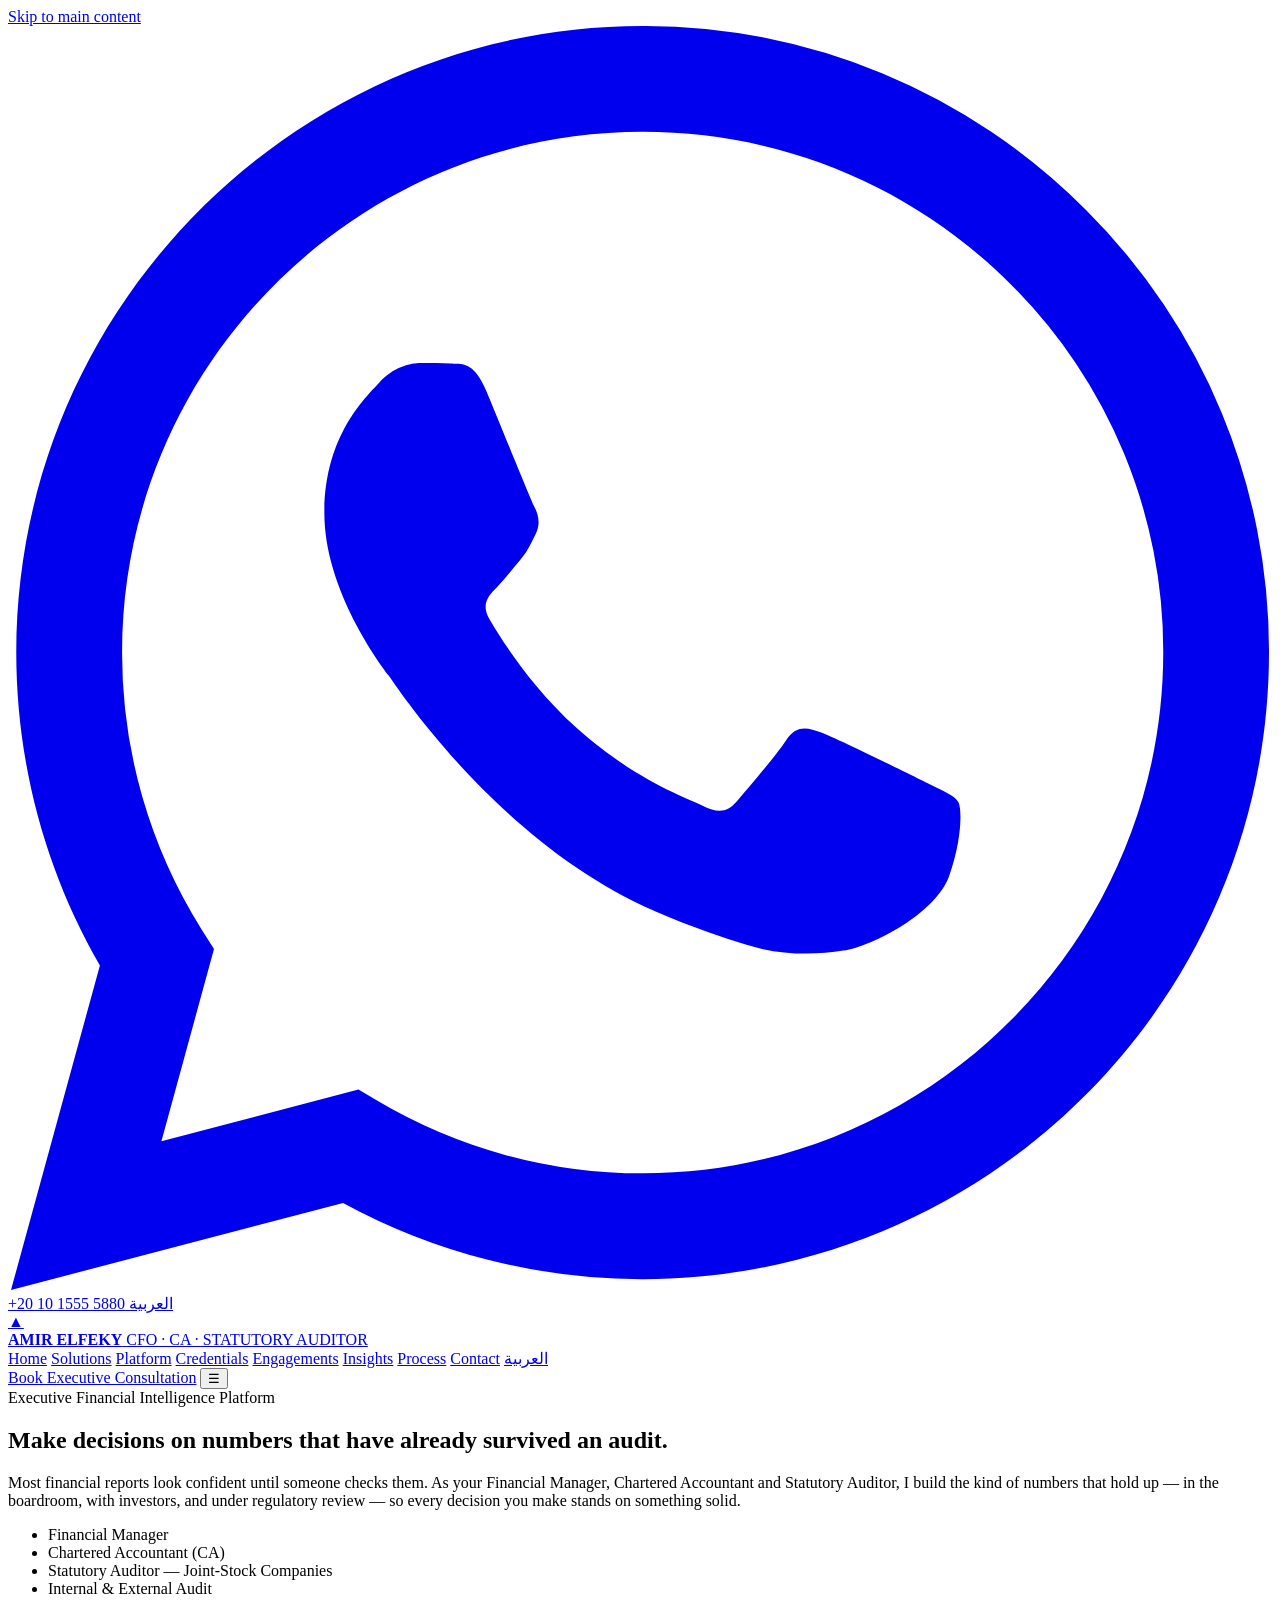
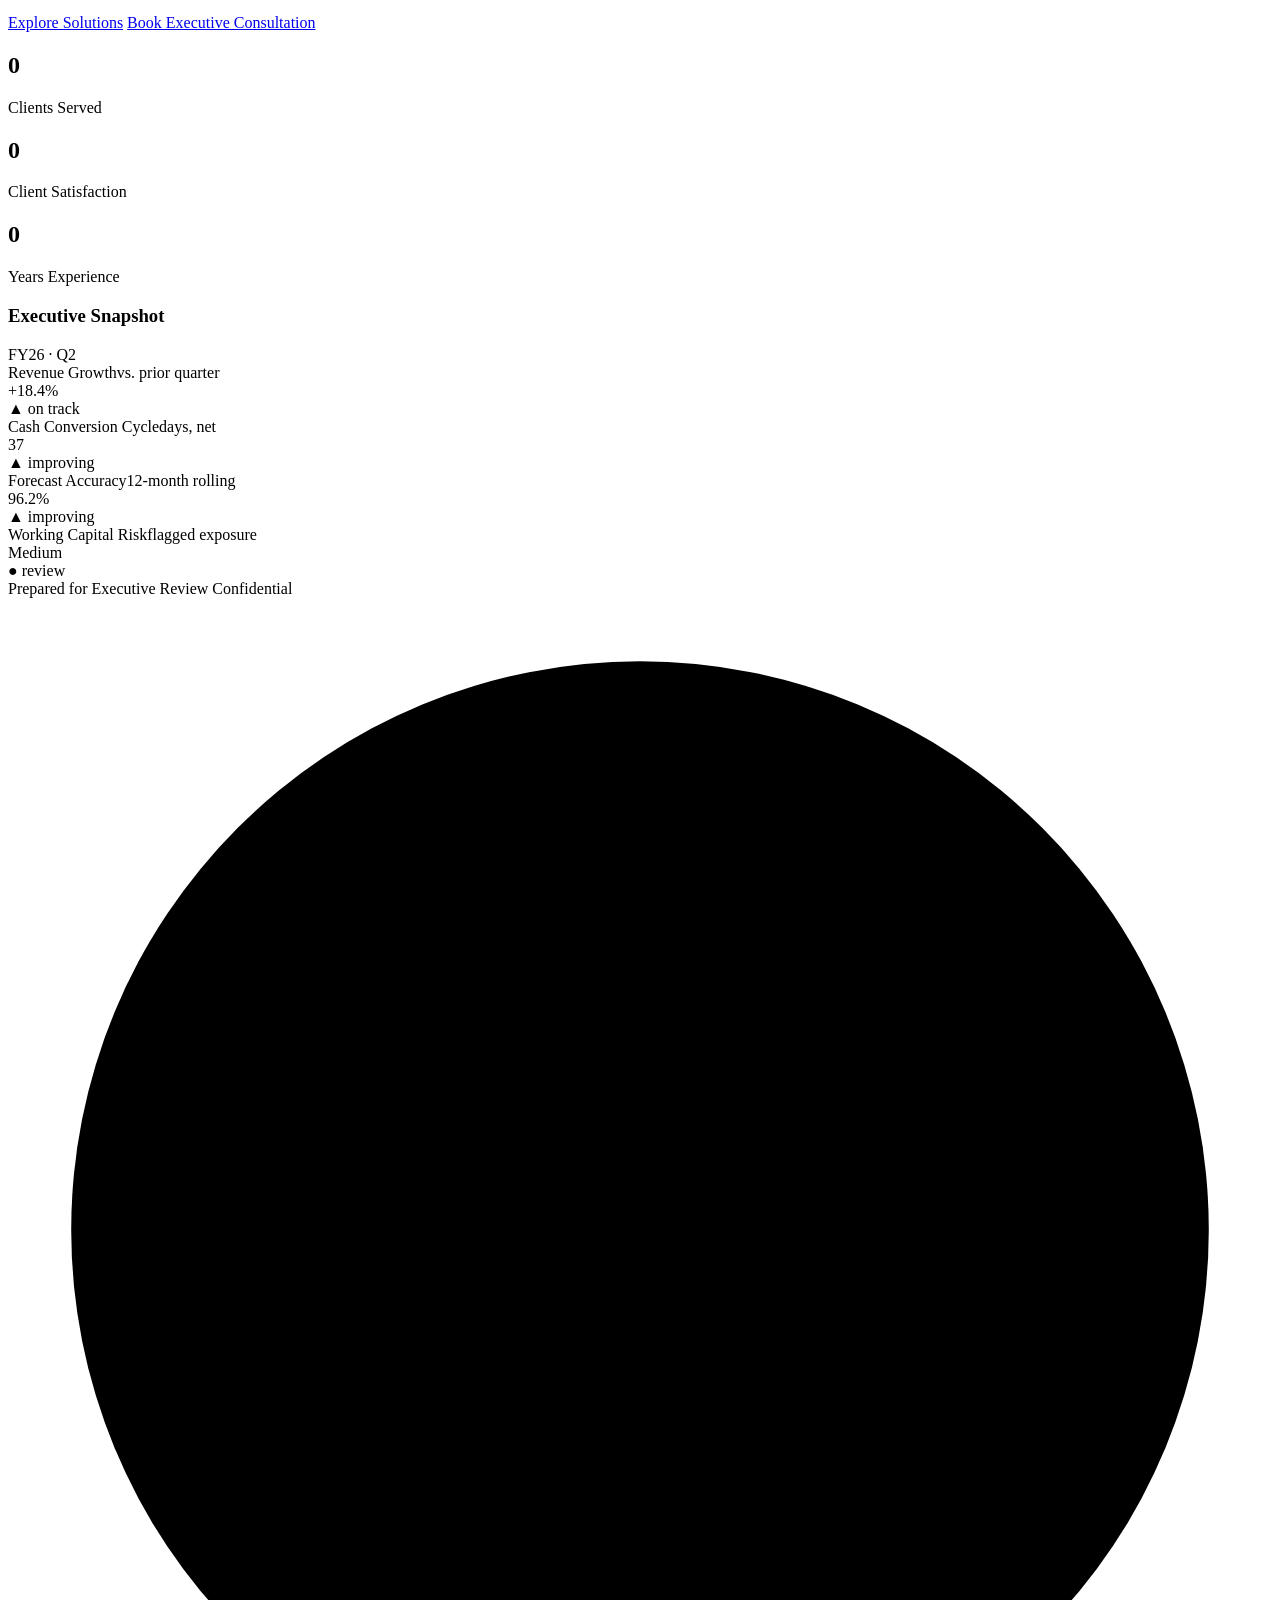
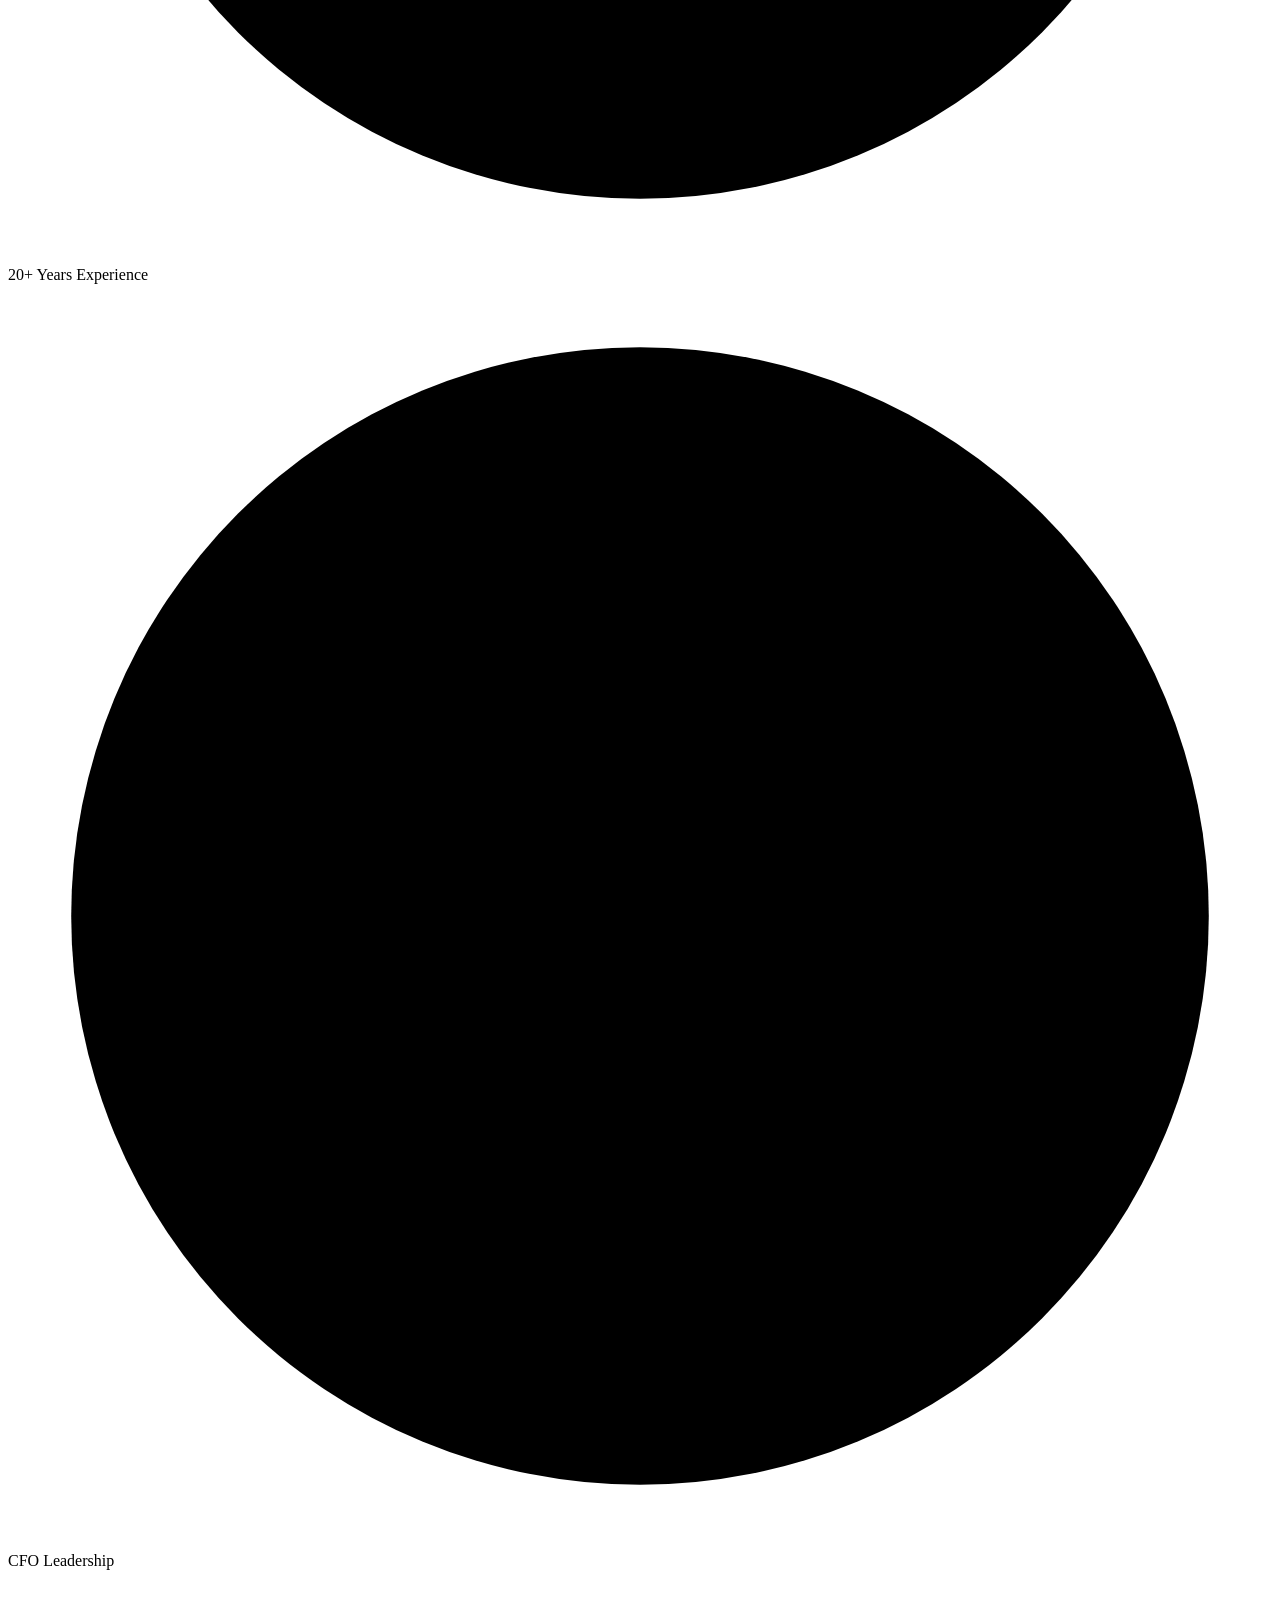
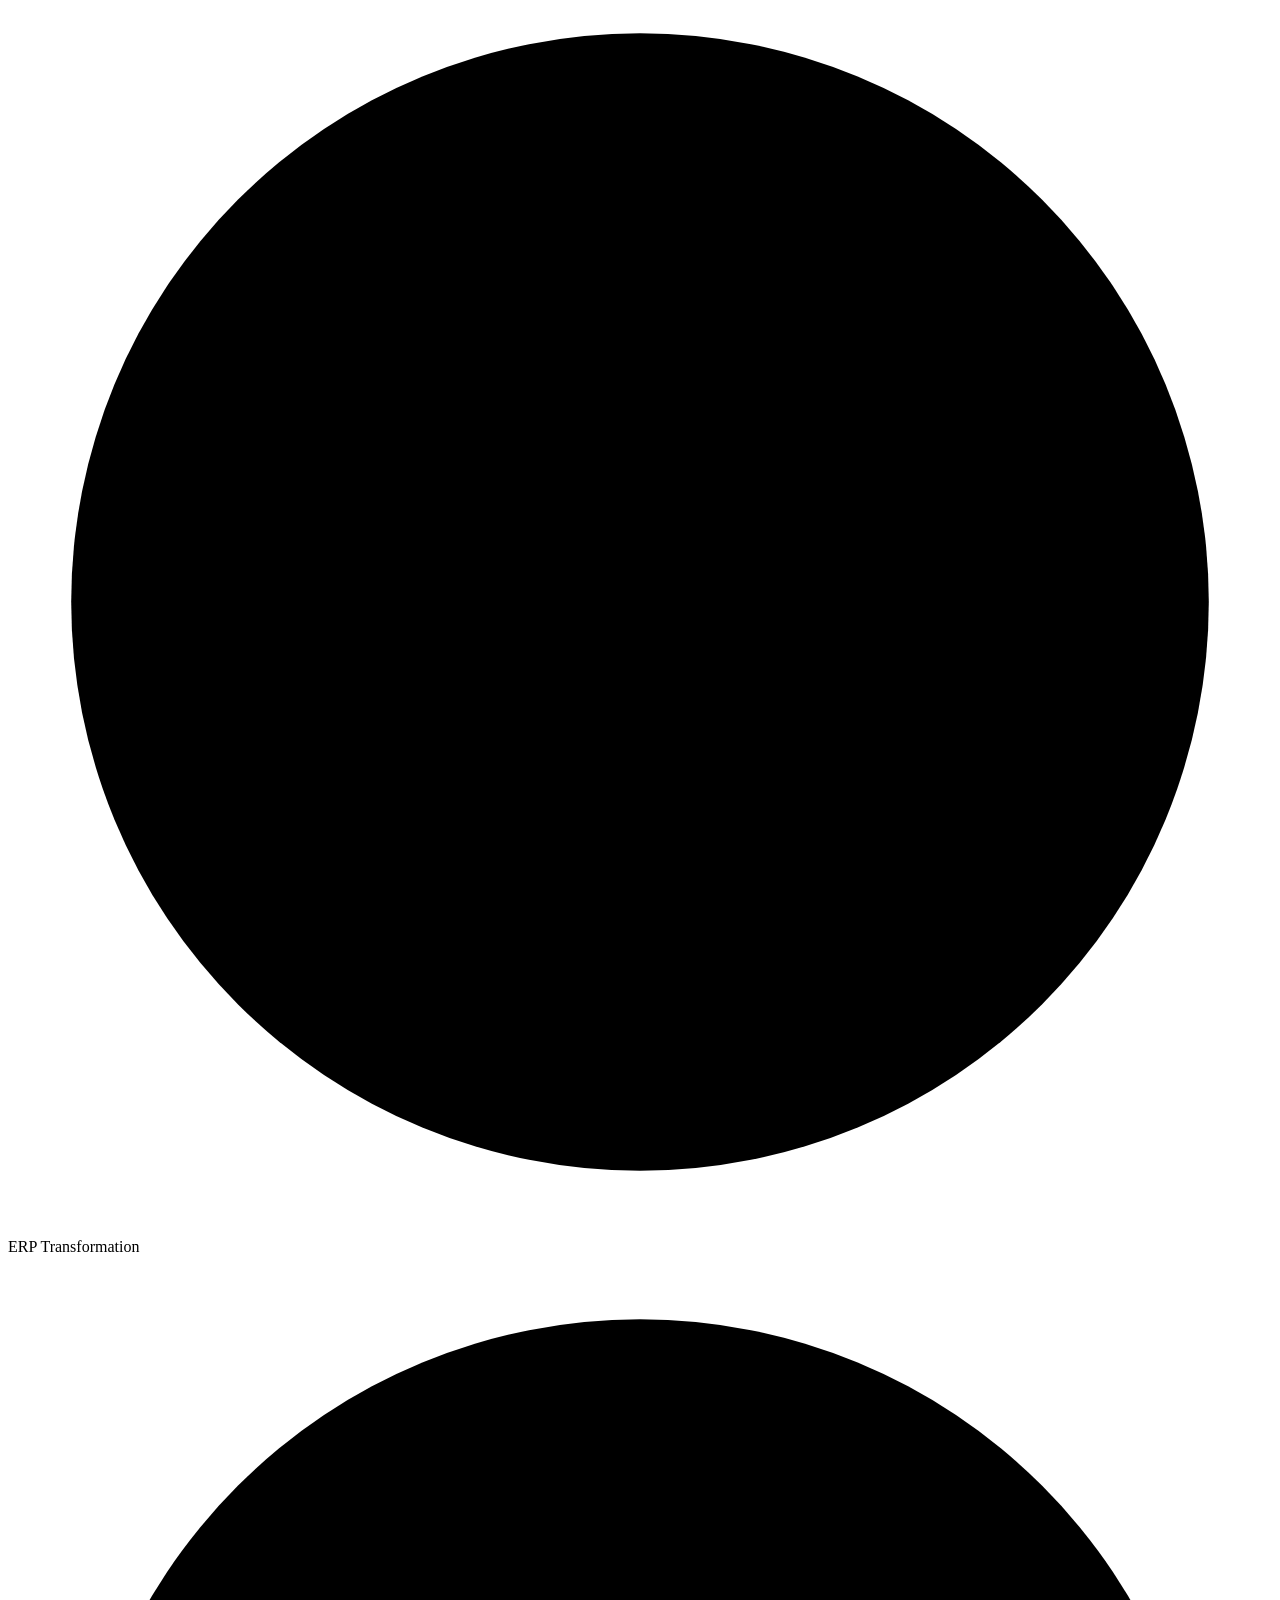
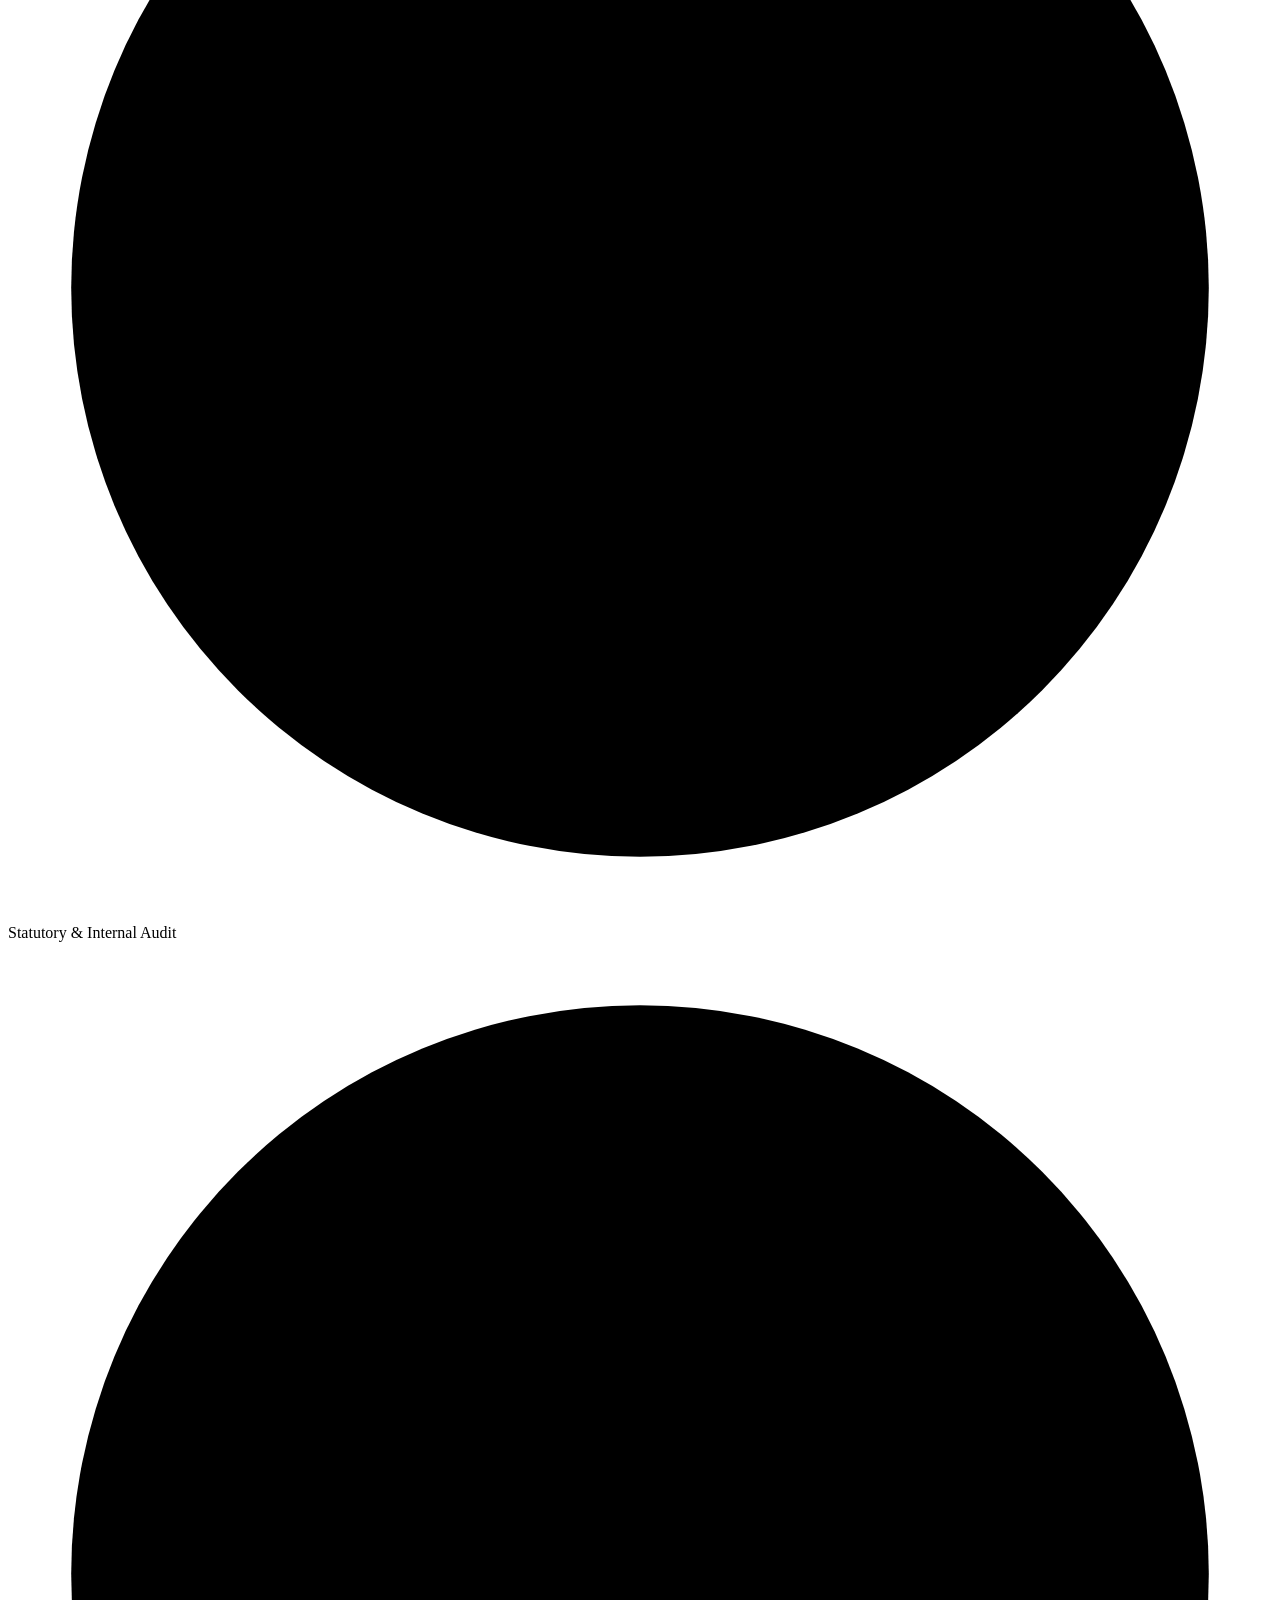
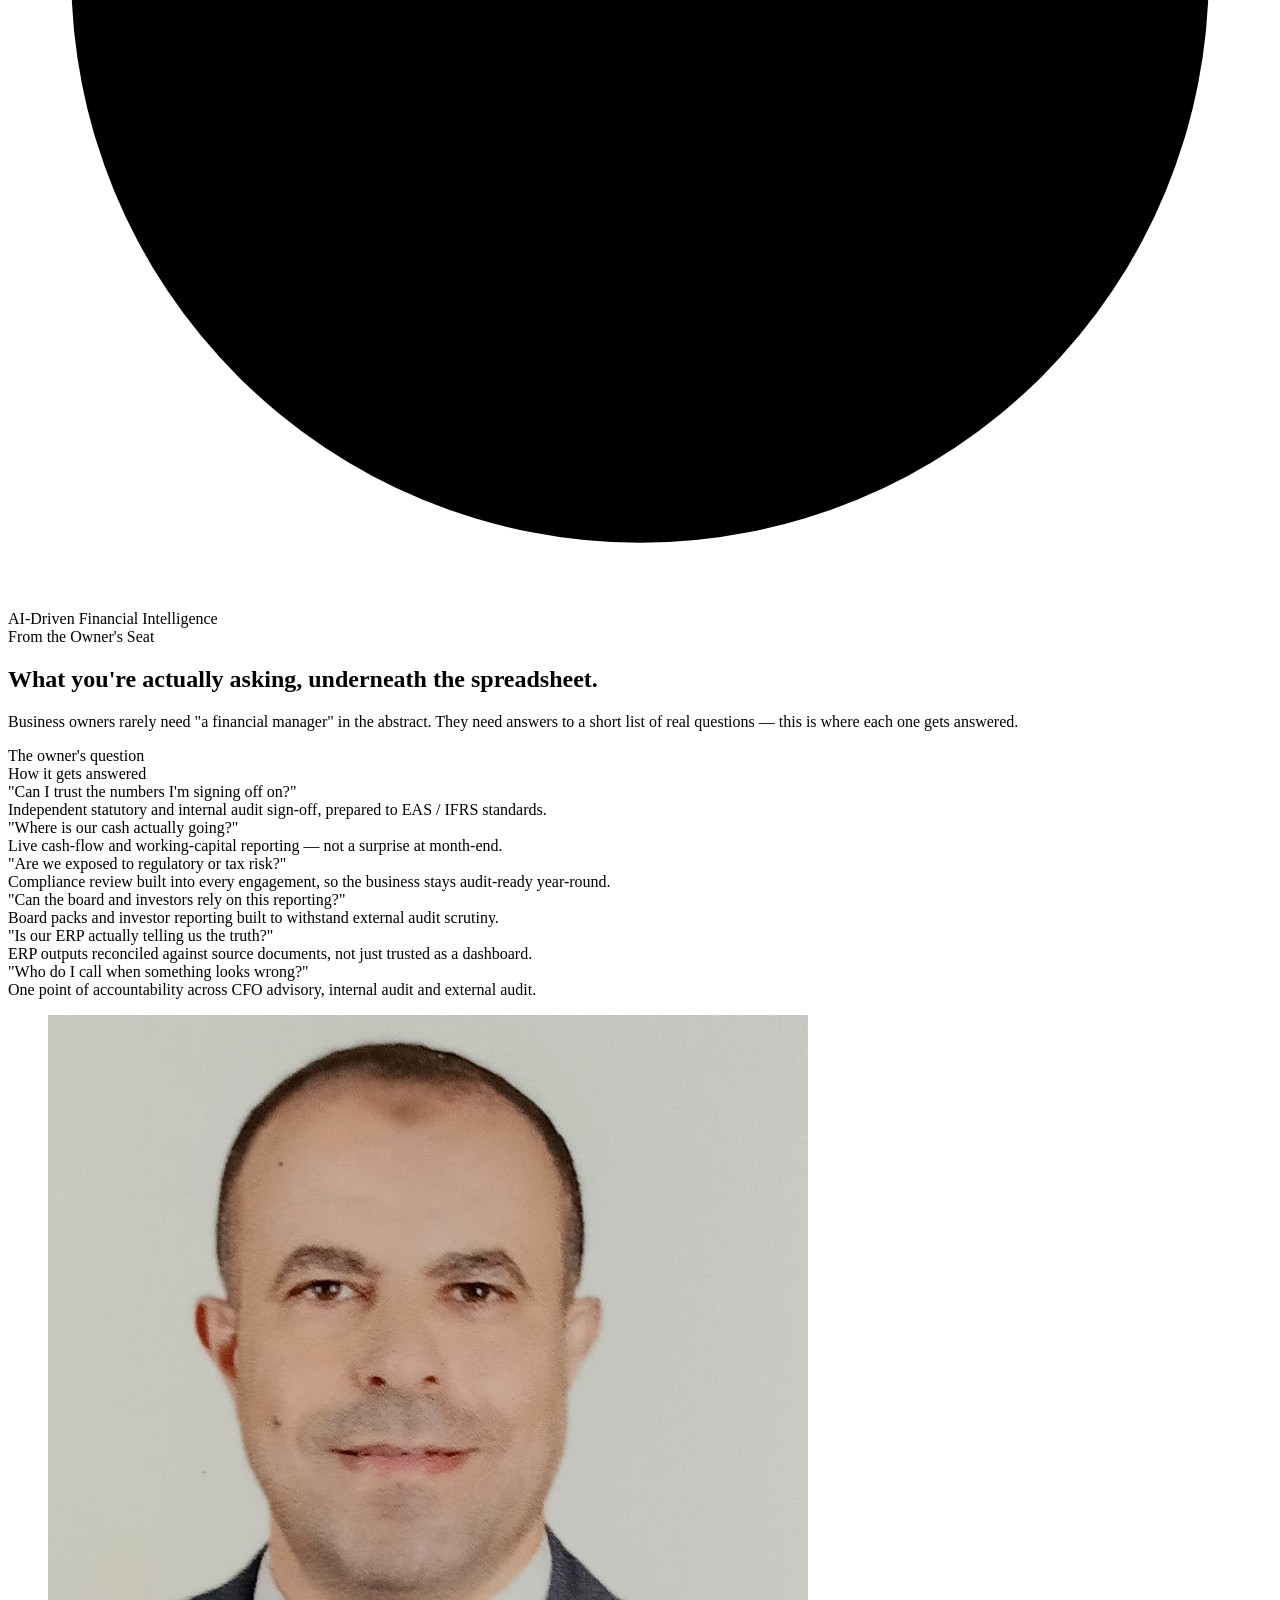
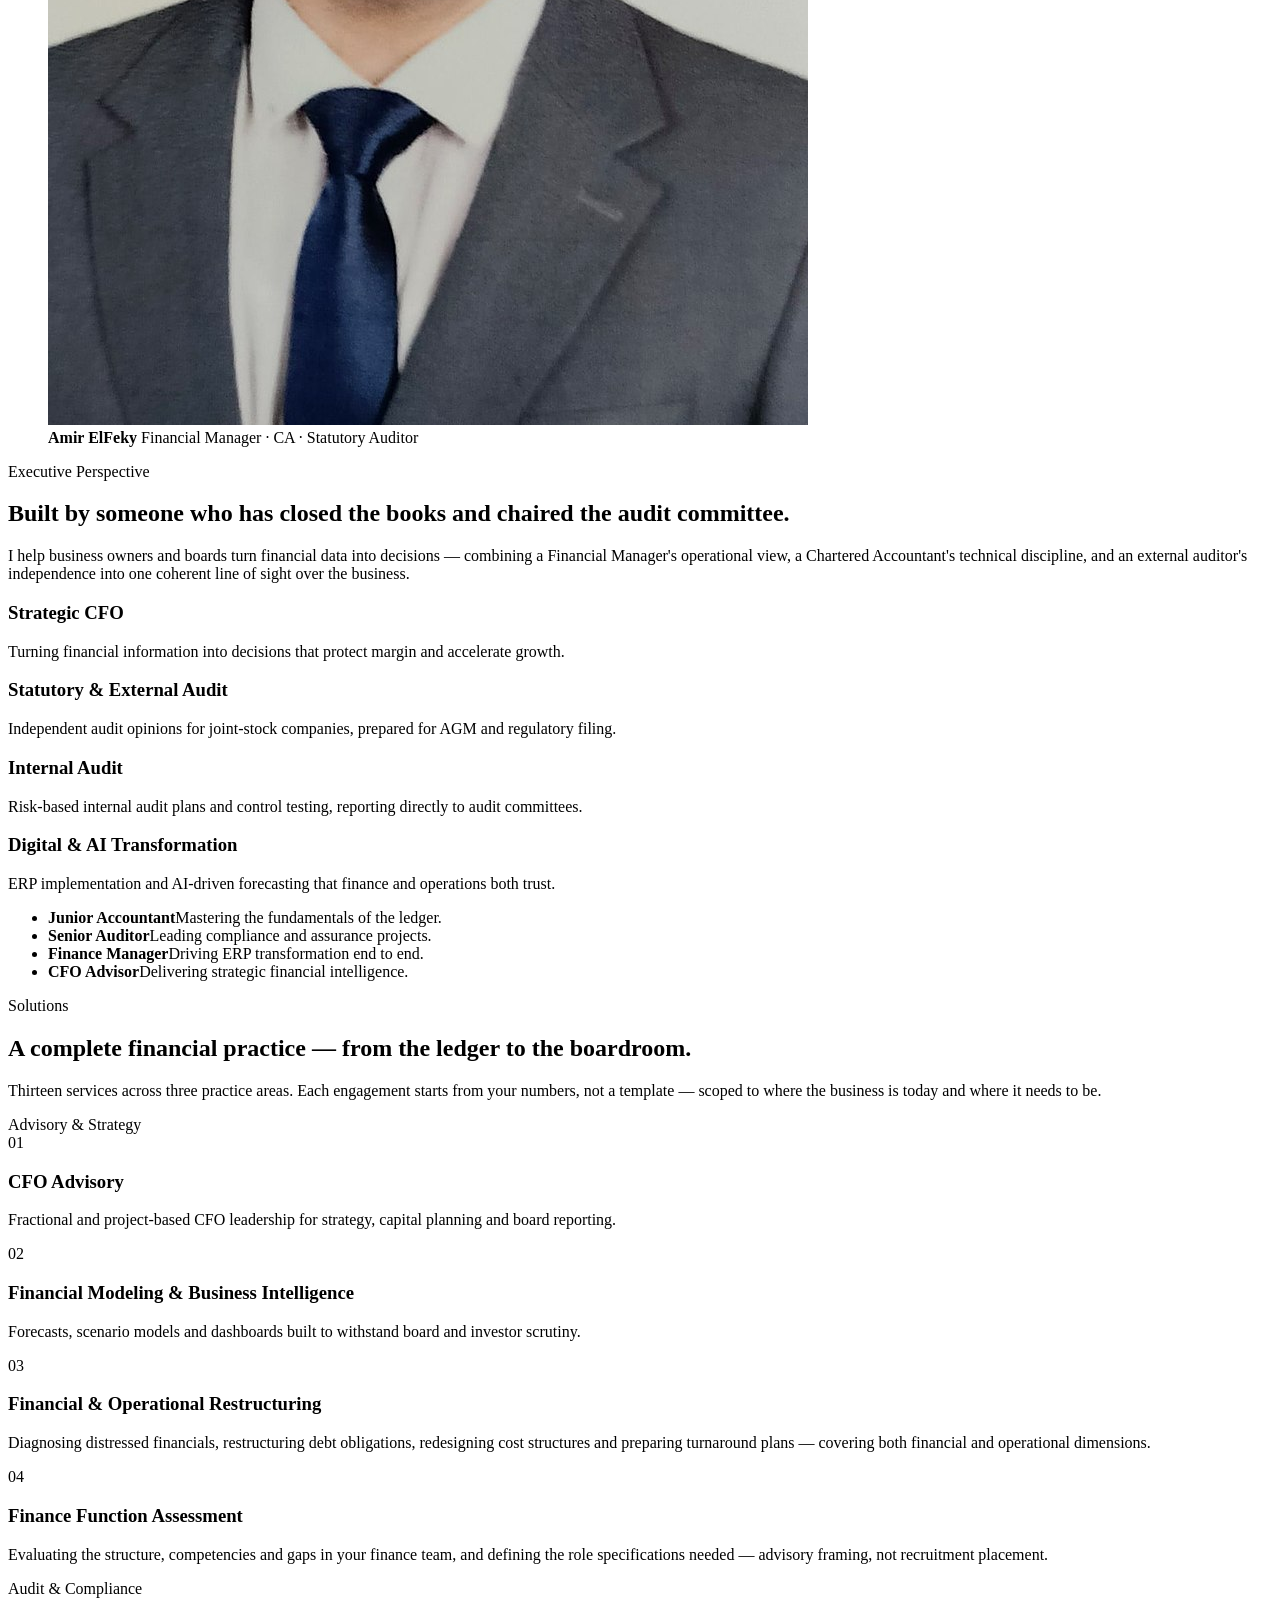
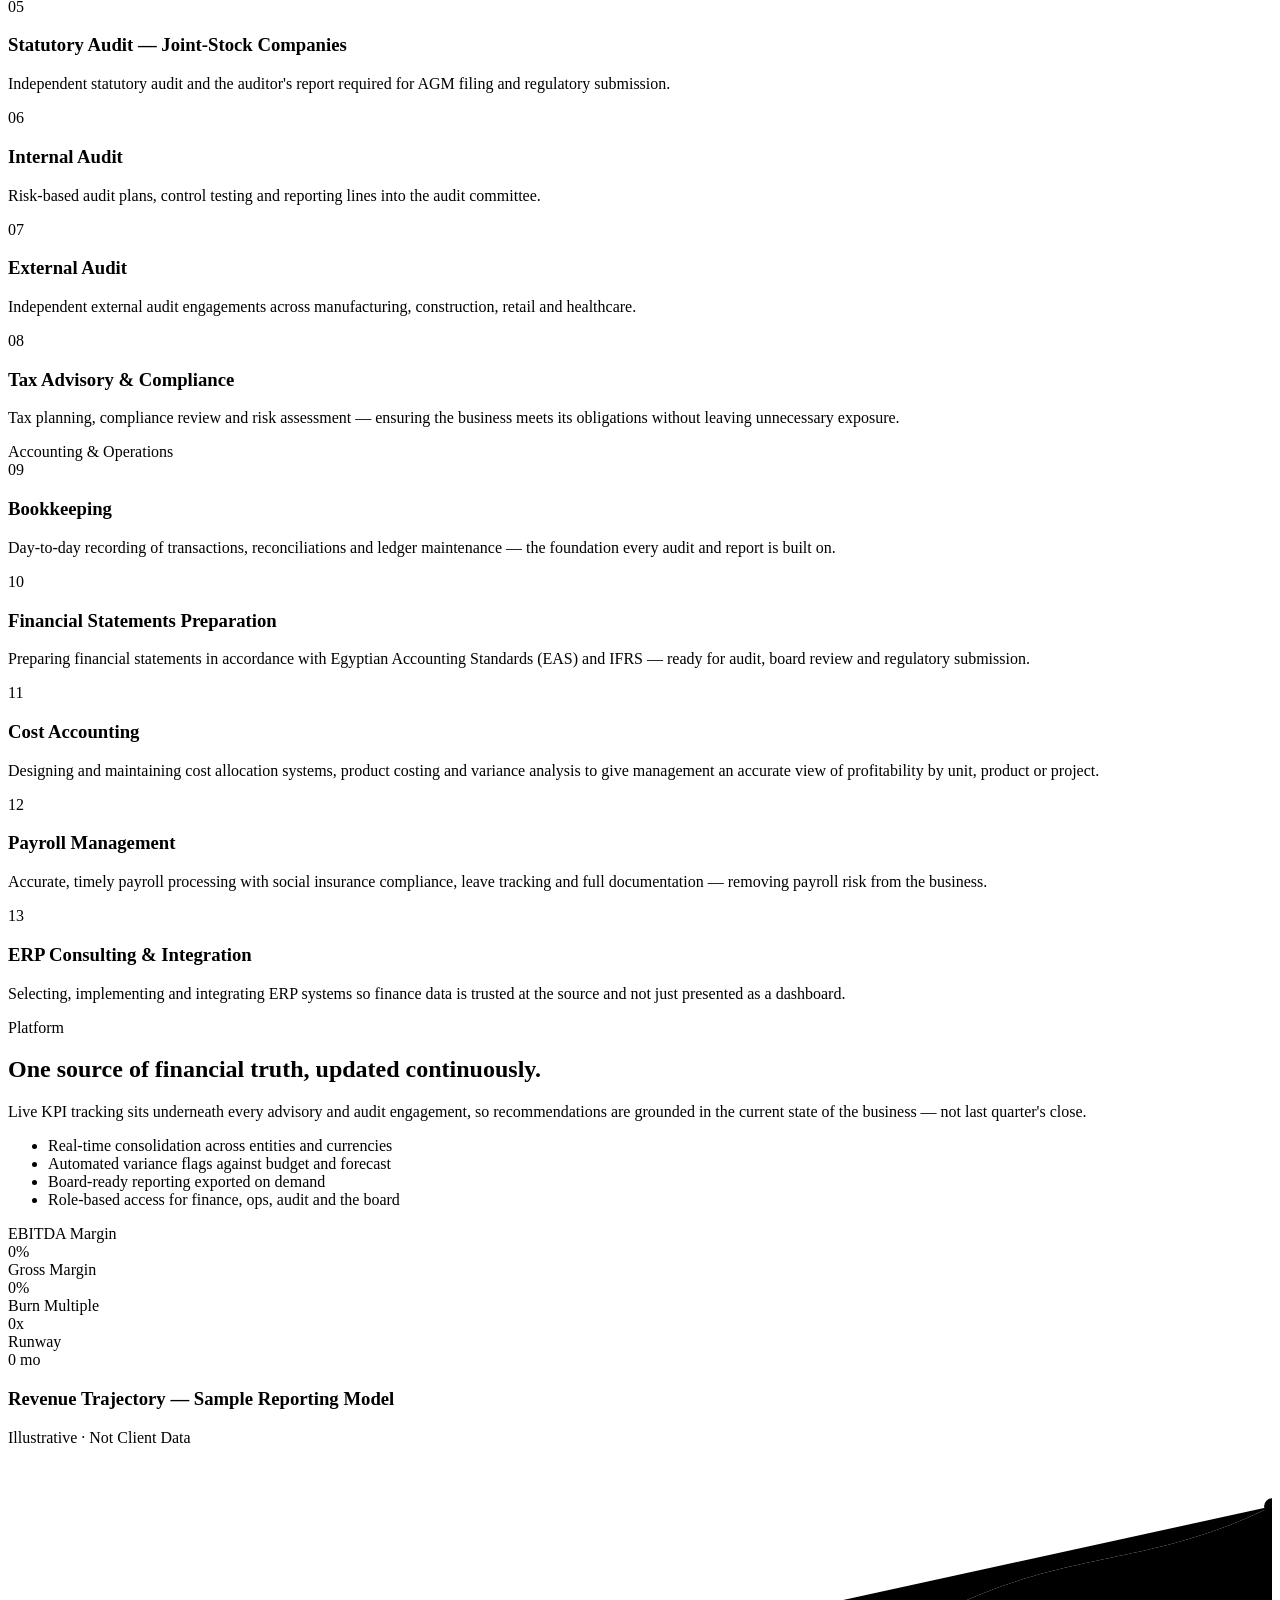
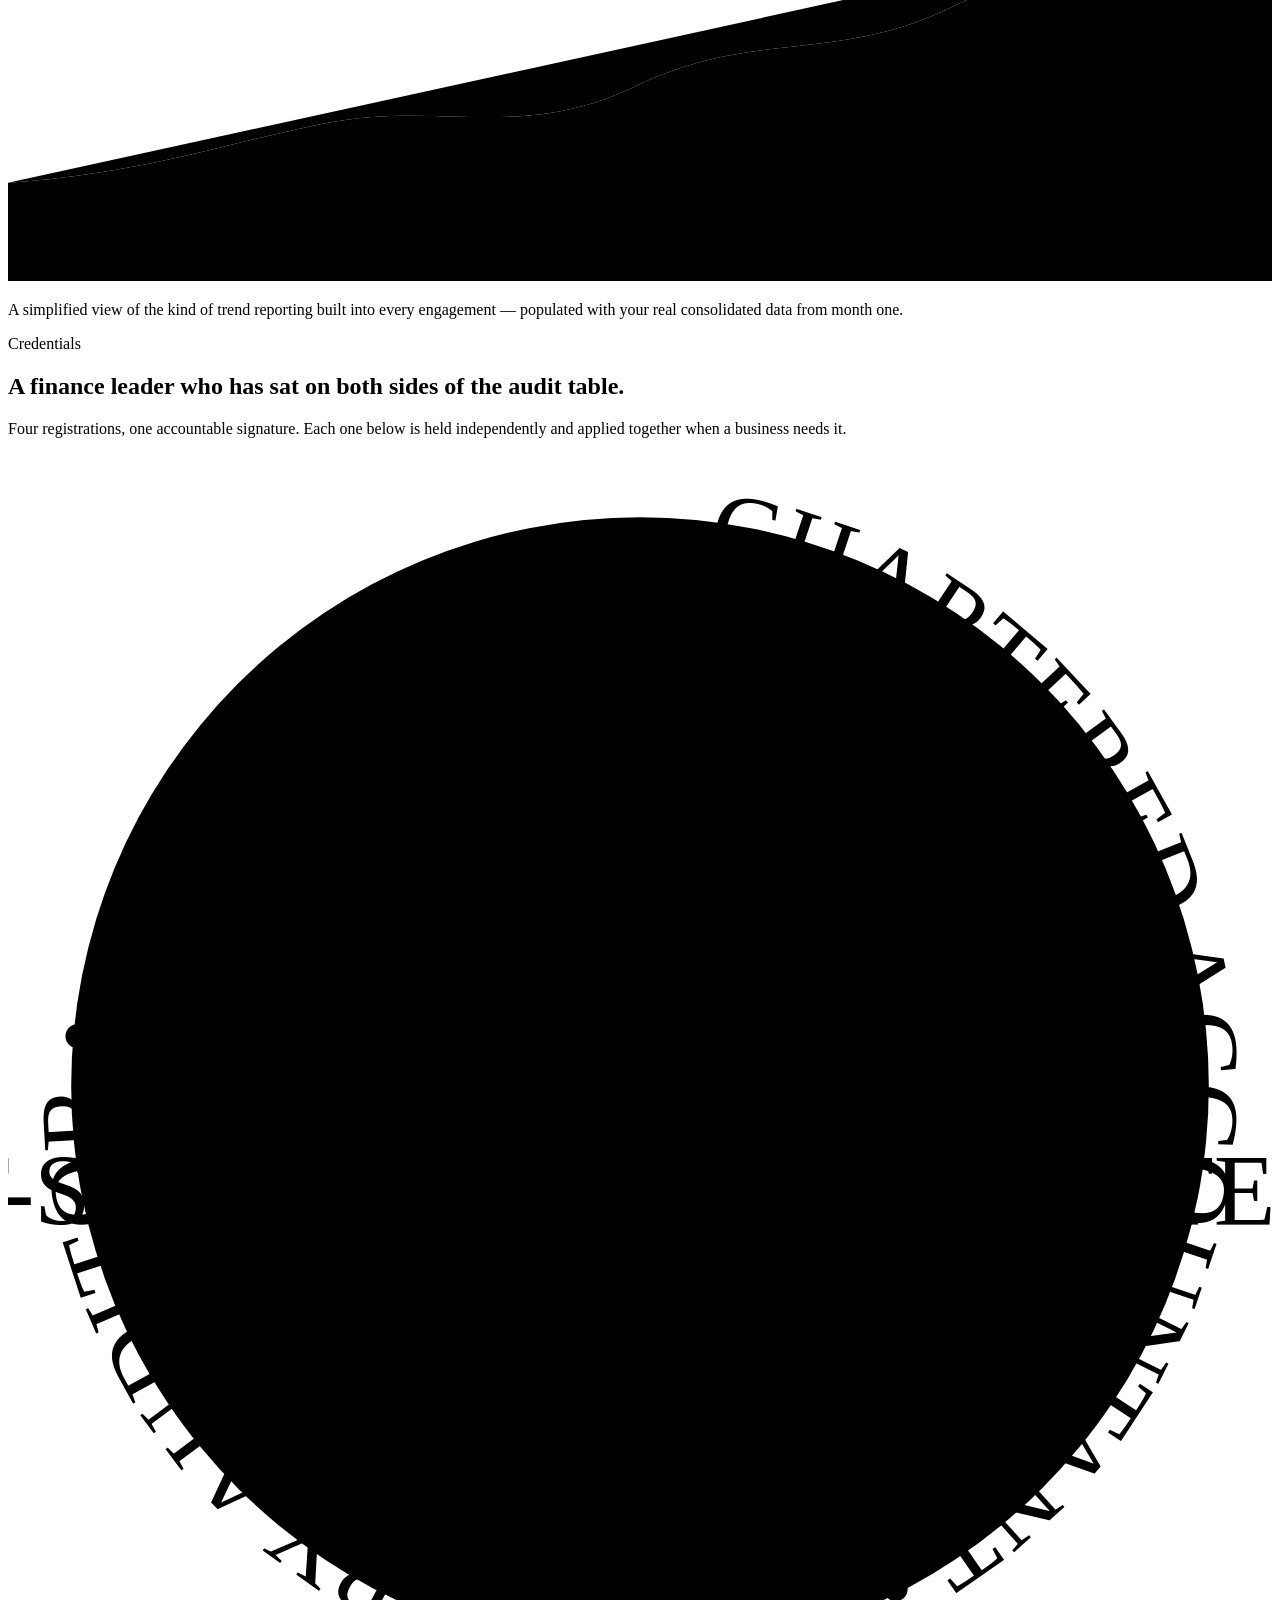
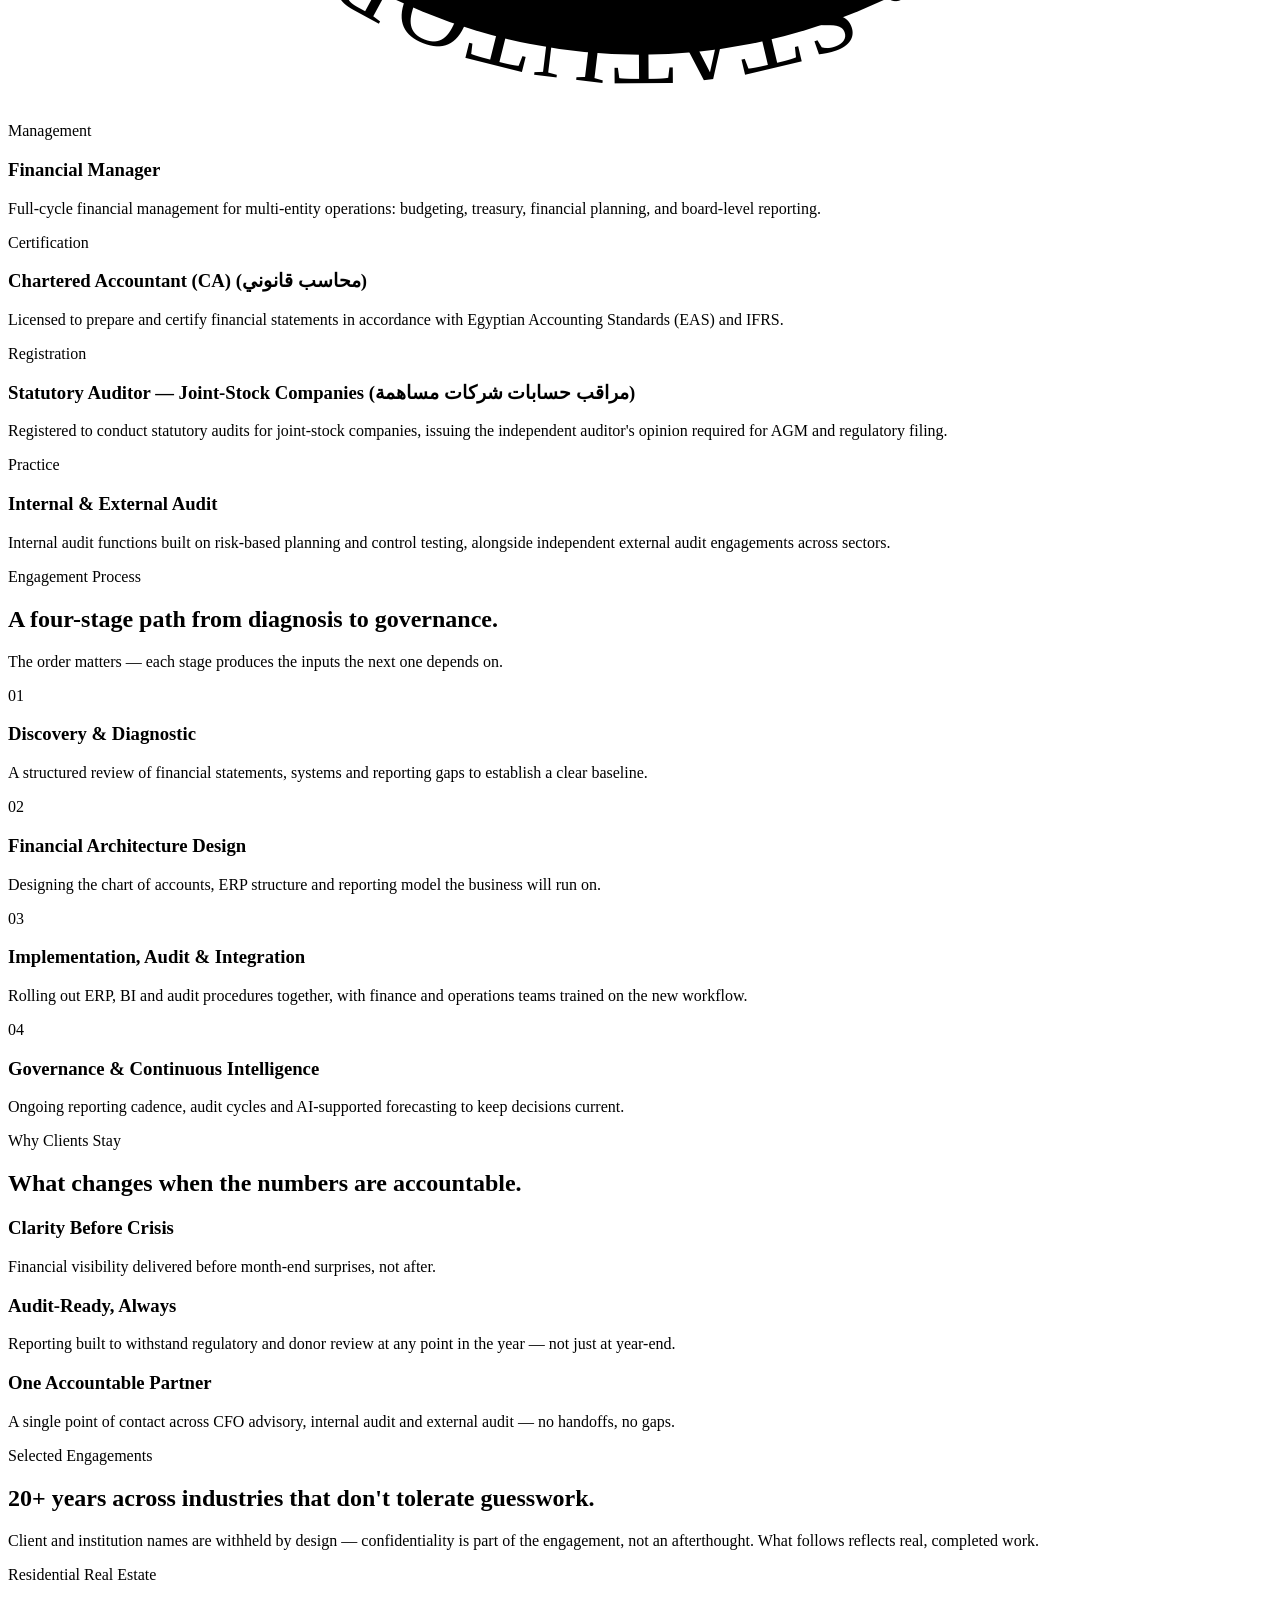
==== commit 8f720da1: "Enhance index.html with new content and layout improvements Added new meta tags, updated hero sectio" ====
--- a/index.html
+++ b/index.html
@@ -14,6 +14,7 @@
 <link rel="alternate" hreflang="en" href="https://amieelfeky.github.io/amir-finance/">
 <link rel="alternate" hreflang="ar" href="https://amieelfeky.github.io/amir-finance/ar/">
 <link rel="alternate" hreflang="x-default" href="https://amieelfeky.github.io/amir-finance/">
+
 <meta property="og:type" content="profile">
 <meta property="og:locale" content="en_US">
 <meta property="og:title" content="Amir ElFeky | Financial Manager & Chartered Accountant (CA)">
@@ -23,11 +24,15 @@
 <meta name="twitter:card" content="summary_large_image">
 <meta name="twitter:title" content="Amir ElFeky | Financial Manager, Chartered Accountant & Statutory Auditor">
 <meta name="twitter:description" content="Make decisions on numbers that have already survived an audit — CFO advisory, statutory and internal audit, ERP and financial intelligence.">
+
 <link rel="icon" href="data:image/svg+xml,%3Csvg xmlns='http://www.w3.org/2000/svg' viewBox='0 0 64 64'%3E%3Crect width='64' height='64' rx='10' fill='%230B1420'/%3E%3Cpath d='M32 14 50 46H14Z' fill='%23C9A227'/%3E%3C/svg%3E">
+
 <link rel="preconnect" href="https://fonts.googleapis.com">
 <link rel="preconnect" href="https://fonts.gstatic.com" crossorigin>
 <link href="https://fonts.googleapis.com/css2?family=Fraunces:opsz,wght@9..144,600&family=Public+Sans:wght@400;500;600&family=IBM+Plex+Mono:wght@400;600&display=swap" rel="stylesheet">
+
 <link rel="stylesheet" href="css/style.css">
+
 <script type="application/ld+json">
 {
 "@context": "https://schema.org",
@@ -45,8 +50,11 @@
 </script>
 </head>
 <body>
+
 <div class="scroll-progress" id="scrollProgress" aria-hidden="true"></div>
+
 <a href="#main" class="skip-link">Skip to main content</a>
+
 <header class="navbar">
 <div class="utility-bar">
 <div class="container utility-bar-inner">
@@ -80,23 +88,25 @@
 <button class="nav-toggle" aria-label="Open menu" aria-expanded="false" id="navToggle">☰</button>
 </div>
 </header>
+
 <main id="main">
+
 <!-- ============ HERO ============ -->
 <section id="home" class="hero">
 <div class="hero-bg-img" aria-hidden="true"></div>
-<div class="hero-glow" aria-hidden="true"></div>
-<div class="hero-vignette" aria-hidden="true"></div>
 <div class="container hero-grid">
 <div class="hero-content">
 <span class="hero-badge">Executive Financial Intelligence Platform</span>
 <h1>Make decisions on numbers <span class="gradient-text">that have already survived an audit.</span></h1>
 <p class="hero-description">Most financial reports look confident until someone checks them. As your Financial Manager, Chartered Accountant and Statutory Auditor, I build the kind of numbers that hold up — in the boardroom, with investors, and under regulatory review — so every decision you make stands on something solid.</p>
+
 <ul class="credential-tags" aria-label="Professional credentials">
 <li>Financial Manager</li>
 <li>Chartered Accountant (CA)</li>
 <li>Statutory Auditor — Joint-Stock Companies</li>
 <li>Internal &amp; External Audit</li>
 </ul>
+
 <div class="hero-buttons">
 <a href="#services" class="btn">Explore Solutions</a>
 <a href="#contact" class="btn btn-outline">Book Executive Consultation</a>
@@ -107,26 +117,27 @@
 <div class="metric"><h2 data-count="20" data-suffix="+">0</h2><span>Years Experience</span></div>
 </div>
 </div>
+
 <div class="hero-dashboard">
 <div class="ledger-panel">
 <div class="ledger-head">
 <h3>Executive Snapshot</h3>
-<span><i class="ledger-live-dot" aria-hidden="true"></i>FY26 · Q2</span>
+<span>FY26 · Q2</span>
 </div>
 <div class="ledger-rows">
 <div class="ledger-row">
 <div class="label">Revenue Growth<span class="sub">vs. prior quarter</span></div>
-<div class="value"><span data-count="18.4" data-prefix="+" data-suffix="%" data-decimals="1">0%</span></div>
+<div class="value">+18.4%</div>
 <div class="delta up">▲ on track</div>
 </div>
 <div class="ledger-row">
 <div class="label">Cash Conversion Cycle<span class="sub">days, net</span></div>
-<div class="value"><span data-count="37">0</span></div>
+<div class="value">37</div>
 <div class="delta up">▲ improving</div>
 </div>
 <div class="ledger-row">
 <div class="label">Forecast Accuracy<span class="sub">12-month rolling</span></div>
-<div class="value"><span data-count="96.2" data-suffix="%" data-decimals="1">0%</span></div>
+<div class="value">96.2%</div>
 <div class="delta up">▲ improving</div>
 </div>
 <div class="ledger-row">
@@ -143,6 +154,7 @@
 </div>
 </div>
 </section>
+
 <!-- ============ TRUST BAR ============ -->
 <section class="trust-bar" aria-label="Professional credentials at a glance">
 <div class="container trust-bar-inner reveal">
@@ -168,6 +180,7 @@
 </div>
 </div>
 </section>
+
 <!-- ============ OWNER'S LENS ============ -->
 <section class="owner-lens" aria-labelledby="owner-heading">
 <div class="container">
@@ -208,6 +221,7 @@
 </div>
 </div>
 </section>
+
 <!-- ============ EXECUTIVE STORY ============ -->
 <section class="executive-story" aria-labelledby="story-heading">
 <div class="container story-grid">
@@ -220,12 +234,14 @@
 <span>Financial Manager · CA · Statutory Auditor</span>
 </figcaption>
 </figure>
+
 <div class="story-main">
 <div class="story-intro">
 <span class="eyebrow">Executive Perspective</span>
 <h2 id="story-heading">Built by someone who has closed the books and chaired the audit committee.</h2>
 </div>
 <p>I help business owners and boards turn financial data into decisions — combining a Financial Manager's operational view, a Chartered Accountant's technical discipline, and an external auditor's independence into one coherent line of sight over the business.</p>
+
 <div class="story-cards">
 <div class="story-card reveal"><h3>Strategic CFO</h3><p>Turning financial information into decisions that protect margin and accelerate growth.</p></div>
 <div class="story-card reveal"><h3>Statutory &amp; External Audit</h3><p>Independent audit opinions for joint-stock companies, prepared for AGM and regulatory filing.</p></div>
@@ -233,6 +249,7 @@
 <div class="story-card reveal"><h3>Digital &amp; AI Transformation</h3><p>ERP implementation and AI-driven forecasting that finance and operations both trust.</p></div>
 </div>
 </div>
+
 <ul class="timeline">
 <li><strong>Junior Accountant</strong>Mastering the fundamentals of the ledger.</li>
 <li><strong>Senior Auditor</strong>Leading compliance and assurance projects.</li>
@@ -241,6 +258,7 @@
 </ul>
 </div>
 </section>
+
 <!-- ============ SERVICES ============ -->
 <section id="services" class="services on-paper" aria-labelledby="services-heading">
 <div class="container">
@@ -249,17 +267,20 @@
 <h2 id="services-heading">A complete financial practice — from the ledger to the boardroom.</h2>
 <p>Thirteen services across three practice areas. Each engagement starts from your numbers, not a template — scoped to where the business is today and where it needs to be.</p>
 </div>
+
 <div class="service-grid">
 <div class="service-category-label">Advisory &amp; Strategy</div>
 <article class="service-card reveal"><span class="service-num">01</span><h3>CFO Advisory</h3><p>Fractional and project-based CFO leadership for strategy, capital planning and board reporting.</p></article>
 <article class="service-card reveal"><span class="service-num">02</span><h3>Financial Modeling &amp; Business Intelligence</h3><p>Forecasts, scenario models and dashboards built to withstand board and investor scrutiny.</p></article>
 <article class="service-card reveal"><span class="service-num">03</span><h3>Financial &amp; Operational Restructuring</h3><p>Diagnosing distressed financials, restructuring debt obligations, redesigning cost structures and preparing turnaround plans — covering both financial and operational dimensions.</p></article>
 <article class="service-card reveal"><span class="service-num">04</span><h3>Finance Function Assessment</h3><p>Evaluating the structure, competencies and gaps in your finance team, and defining the role specifications needed — advisory framing, not recruitment placement.</p></article>
+
 <div class="service-category-label">Audit &amp; Compliance</div>
 <article class="service-card reveal"><span class="service-num">05</span><h3>Statutory Audit — Joint-Stock Companies</h3><p>Independent statutory audit and the auditor's report required for AGM filing and regulatory submission.</p></article>
 <article class="service-card reveal"><span class="service-num">06</span><h3>Internal Audit</h3><p>Risk-based audit plans, control testing and reporting lines into the audit committee.</p></article>
 <article class="service-card reveal"><span class="service-num">07</span><h3>External Audit</h3><p>Independent external audit engagements across manufacturing, construction, retail and healthcare.</p></article>
 <article class="service-card reveal"><span class="service-num">08</span><h3>Tax Advisory &amp; Compliance</h3><p>Tax planning, compliance review and risk assessment — ensuring the business meets its obligations without leaving unnecessary exposure.</p></article>
+
 <div class="service-category-label">Accounting &amp; Operations</div>
 <article class="service-card reveal"><span class="service-num">09</span><h3>Bookkeeping</h3><p>Day-to-day recording of transactions, reconciliations and ledger maintenance — the foundation every audit and report is built on.</p></article>
 <article class="service-card reveal"><span class="service-num">10</span><h3>Financial Statements Preparation</h3><p>Preparing financial statements in accordance with Egyptian Accounting Standards (EAS) and IFRS — ready for audit, board review and regulatory submission.</p></article>
@@ -269,6 +290,7 @@
 </div>
 </div>
 </section>
+
 <!-- ============ PLATFORM ============ -->
 <section id="dashboard" class="platform" aria-labelledby="platform-heading">
 <div class="container platform-grid">
@@ -290,6 +312,7 @@
 <div class="kpi-card"><span class="label">Runway</span><div class="num"><span class="kpi-num" data-count="19" data-suffix=" mo">0 mo</span></div><div class="bar"><span data-width="55"></span></div></div>
 </div>
 </div>
+
 <div class="container">
 <div class="chart-panel reveal">
 <div class="chart-panel-head">
@@ -311,6 +334,7 @@
 </div>
 </div>
 </section>
+
 <!-- ============ CREDENTIALS (CV) ============ -->
 <section id="credentials" class="credentials" aria-labelledby="credentials-heading">
 <div class="container">
@@ -320,6 +344,7 @@
 <h2 id="credentials-heading">A finance leader who has sat on both sides of the audit table.</h2>
 <p>Four registrations, one accountable signature. Each one below is held independently and applied together when a business needs it.</p>
 </div>
+
 <svg class="audit-seal seal-stamp" viewBox="0 0 200 200" aria-hidden="true">
 <defs>
 <path id="sealRingPath" d="M100,16 a84,84 0 1,1 -0.1,0" />
@@ -336,6 +361,7 @@
 <text x="100" y="122" text-anchor="middle" class="seal-sub">JOINT-STOCK · INTERNAL · EXTERNAL</text>
 </svg>
 </div>
+
 <div class="cred-grid">
 <article class="cred-card reveal">
 <span class="cred-tag">Management</span>
@@ -358,8 +384,11 @@
 <p>Internal audit functions built on risk-based planning and control testing, alongside independent external audit engagements across sectors.</p>
 </article>
 </div>
-</div>
-</section>
+
+
+</div>
+</section>
+
 <!-- ============ PROCESS ============ -->
 <section id="process" class="process" aria-labelledby="process-heading">
 <div class="container">
@@ -392,6 +421,7 @@
 </div>
 </div>
 </section>
+
 <!-- ============ TESTIMONIALS ============ -->
 <section class="client-value on-paper" aria-labelledby="value-heading">
 <div class="container">
@@ -415,6 +445,7 @@
 </div>
 </div>
 </section>
+
 <!-- ============ SELECTED ENGAGEMENTS ============ -->
 <section id="engagements" class="engagements" aria-labelledby="engagements-heading">
 <div class="container">
@@ -423,6 +454,7 @@
 <h2 id="engagements-heading">20+ years across industries that don't tolerate guesswork.</h2>
 <p>Client and institution names are withheld by design — confidentiality is part of the engagement, not an afterthought. What follows reflects real, completed work.</p>
 </div>
+
 <div class="engagement-grid">
 <article class="engagement-card reveal">
 <span class="eng-tag">Residential Real Estate</span>
@@ -437,6 +469,7 @@
 </dl>
 <p class="eng-note">Client name withheld for confidentiality.</p>
 </article>
+
 <article class="engagement-card reveal">
 <span class="eng-tag">Higher Education · Grant Audit</span>
 <h3>International Higher Education Institution</h3>
@@ -450,6 +483,7 @@
 </dl>
 <p class="eng-note">Institution name withheld for confidentiality.</p>
 </article>
+
 <article class="engagement-card reveal">
 <span class="eng-tag">Food Manufacturing</span>
 <h3>Food Manufacturing Company</h3>
@@ -464,6 +498,7 @@
 <p class="eng-note">Client name withheld for confidentiality.</p>
 </article>
 </div>
+
 <div class="industries-table reveal">
 <div class="ind-row ind-row-head">
 <div>Industry</div>
@@ -481,6 +516,7 @@
 </div>
 </div>
 </section>
+
 <!-- ============ INSIGHTS ============ -->
 <section id="insights" class="insights on-paper" aria-labelledby="insights-heading">
 <div class="container">
@@ -489,28 +525,11 @@
 <h2 id="insights-heading">Field notes from the ledger and the audit file.</h2>
 <p>Short, practical perspectives on financial management, audit readiness and reporting — written from engagements, not theory.</p>
 </div>
+
 <div class="insights-grid">
 <article class="insight-card reveal">
 <div class="insight-img">
-<svg viewBox="0 0 400 225" xmlns="http://www.w3.org/2000/svg" aria-hidden="true" role="img">
-<rect width="400" height="225" fill="#F7F5EF"/>
-<circle cx="55" cy="42" r="3" fill="#C9A227"/><circle cx="130" cy="30" r="2.5" fill="#3C7A5E"/><circle cx="70" cy="20" r="2" fill="#C9A227"/><circle cx="115" cy="48" r="2" fill="#3C7A5E"/>
-<path d="M80,92 l-20,-32" fill="none" stroke="#0B1420" stroke-width="6" stroke-linecap="round"/>
-<path d="M100,92 l20,-32" fill="none" stroke="#0B1420" stroke-width="6" stroke-linecap="round"/>
-<rect x="76" y="84" width="28" height="50" rx="9" fill="#0B1420"/>
-<circle cx="90" cy="68" r="14" fill="#0B1420"/>
-<path d="M84,68 q6,6 12,0" fill="none" stroke="#F7F5EF" stroke-width="2" stroke-linecap="round"/>
-<rect x="78" y="134" width="10" height="34" rx="3" fill="#0B1420"/>
-<rect x="92" y="134" width="10" height="34" rx="3" fill="#0B1420"/>
-<line x1="160" y1="180" x2="360" y2="180" stroke="#C9C3B0" stroke-width="1"/>
-<line x1="160" y1="40" x2="160" y2="180" stroke="#C9C3B0" stroke-width="1"/>
-<rect x="180" y="130" width="30" height="50" fill="#0B1420"/>
-<rect x="228" y="100" width="30" height="80" fill="#0B1420"/>
-<rect x="276" y="145" width="30" height="35" fill="#9A4B3F" opacity="0.85"/>
-<rect x="324" y="60" width="30" height="120" fill="#C9A227"/>
-<polyline points="170,150 243,95 291,160 339,70" fill="none" stroke="#3C7A5E" stroke-width="2.5"/>
-<circle cx="339" cy="70" r="4.5" fill="#3C7A5E"/>
-</svg>
+<img src="https://images.unsplash.com/photo-1554224155-6726b3ff858f?w=600&q=75&auto=format&fit=crop" alt="Financial charts and reports" loading="lazy">
 </div>
 <div class="insight-body">
 <span class="insight-meta">Financial Management</span>
@@ -520,28 +539,7 @@
 </article>
 <article class="insight-card reveal">
 <div class="insight-img">
-<svg viewBox="0 0 400 225" xmlns="http://www.w3.org/2000/svg" aria-hidden="true" role="img">
-<rect width="400" height="225" fill="#F7F5EF"/>
-<path d="M118,90 L182,58" fill="none" stroke="#0B1420" stroke-width="6" stroke-linecap="round"/>
-<rect x="97" y="83" width="26" height="48" rx="9" fill="#0B1420"/>
-<circle cx="110" cy="68" r="13" fill="#0B1420"/>
-<rect x="99" y="131" width="9" height="32" rx="3" fill="#0B1420"/>
-<rect x="112" y="131" width="9" height="32" rx="3" fill="#0B1420"/>
-<path d="M282,90 L218,58" fill="none" stroke="#C9A227" stroke-width="6" stroke-linecap="round"/>
-<rect x="277" y="83" width="26" height="48" rx="9" fill="#C9A227"/>
-<circle cx="290" cy="68" r="13" fill="#C9A227"/>
-<rect x="279" y="131" width="9" height="32" rx="3" fill="#C9A227"/>
-<rect x="292" y="131" width="9" height="32" rx="3" fill="#C9A227"/>
-<g stroke="#3C7A5E" stroke-width="2" opacity="0.75">
-<line x1="200" y1="52" x2="192" y2="40"/><line x1="200" y1="52" x2="208" y2="40"/><line x1="200" y1="52" x2="200" y2="36"/>
-</g>
-<rect x="150" y="142" width="100" height="58" fill="#FFFFFF" stroke="#C9C3B0" stroke-width="1"/>
-<line x1="162" y1="156" x2="215" y2="156" stroke="#8891A0" stroke-width="1.5"/>
-<line x1="162" y1="168" x2="215" y2="168" stroke="#8891A0" stroke-width="1.5"/>
-<line x1="162" y1="180" x2="200" y2="180" stroke="#8891A0" stroke-width="1.5"/>
-<circle cx="255" cy="172" r="24" fill="none" stroke="#3C7A5E" stroke-width="3"/>
-<path d="M244,172 l8,9 16,-19" fill="none" stroke="#3C7A5E" stroke-width="3" stroke-linecap="round" stroke-linejoin="round"/>
-</svg>
+<img src="https://images.unsplash.com/photo-1450101499163-c8848c66ca85?w=600&q=75&auto=format&fit=crop" alt="Audit documents and review" loading="lazy">
 </div>
 <div class="insight-body">
 <span class="insight-meta">Audit &amp; Compliance</span>
@@ -551,21 +549,7 @@
 </article>
 <article class="insight-card reveal">
 <div class="insight-img">
-<svg viewBox="0 0 400 225" xmlns="http://www.w3.org/2000/svg" aria-hidden="true" role="img">
-<rect width="400" height="225" fill="#0B1420"/>
-<rect x="35" y="30" width="150" height="75" rx="2" fill="#142235" stroke="#2A3B52" stroke-width="1"/>
-<text x="48" y="52" font-family="monospace" font-size="10" fill="#A9B2C2">REVENUE</text>
-<text x="48" y="80" font-family="monospace" font-size="20" fill="#E4C766" font-weight="bold">+18.4%</text>
-<rect x="215" y="30" width="150" height="75" rx="2" fill="#142235" stroke="#2A3B52" stroke-width="1"/>
-<text x="228" y="52" font-family="monospace" font-size="10" fill="#A9B2C2">MARGIN</text>
-<text x="228" y="80" font-family="monospace" font-size="20" fill="#3C7A5E" font-weight="bold">24.7%</text>
-<rect x="35" y="120" width="330" height="75" rx="2" fill="#142235" stroke="#2A3B52" stroke-width="1"/>
-<text x="48" y="142" font-family="monospace" font-size="10" fill="#A9B2C2">CASH FLOW TREND</text>
-<polyline points="50,180 100,165 150,172 200,150 250,158 300,135 350,140" fill="none" stroke="#C9A227" stroke-width="2.5"/>
-<circle cx="350" cy="140" r="4" fill="#C9A227"/>
-<circle cx="345" cy="45" r="16" fill="none" stroke="#3C7A5E" stroke-width="2.5"/>
-<path d="M338,45 l5,5 10,-11" fill="none" stroke="#3C7A5E" stroke-width="2.5" stroke-linecap="round" stroke-linejoin="round"/>
-</svg>
+<img src="https://images.unsplash.com/photo-1551288049-bebda4e38f71?w=600&q=75&auto=format&fit=crop" alt="ERP dashboard and analytics" loading="lazy">
 </div>
 <div class="insight-body">
 <span class="insight-meta">ERP &amp; Reporting</span>
@@ -574,9 +558,11 @@
 </div>
 </article>
 </div>
+
 <p class="insights-note">More field notes are added periodically. For a specific question about your business, the conversation usually starts faster than the article.</p>
 </div>
 </section>
+
 <!-- ============ CTA BANNER ============ -->
 <section class="cta-banner" aria-labelledby="cta-heading">
 <div class="container cta-content reveal">
@@ -585,6 +571,7 @@
 <a href="#contact" class="btn-cta-gold">Schedule Your Free Assessment →</a>
 </div>
 </section>
+
 <!-- ============ CONTACT ============ -->
 <section id="contact" class="contact" aria-labelledby="contact-heading">
 <div class="container contact-grid">
@@ -598,6 +585,7 @@
 <p><strong>LinkedIn:</strong> <a href="https://www.linkedin.com/in/amirelfeky1978/" target="_blank" rel="noopener">linkedin.com/in/amirelfeky1978</a></p>
 </div>
 </div>
+
 <form class="contact-form" id="contactForm" novalidate>
 <div class="form-group">
 <label for="name">Full name</label>
@@ -617,7 +605,9 @@
 </form>
 </div>
 </section>
+
 </main>
+
 <footer class="footer">
 <div class="container footer-grid">
 <div class="footer-brand">
@@ -644,6 +634,7 @@
 <p>© <span id="year"></span> Amir ElFeky Accounting &amp; Audit Office. All rights reserved.</p>
 </div>
 </footer>
+
 <!-- WhatsApp Floating Button -->
 <a href="https://wa.me/201015555880?text=Hello%2C%20I%20found%20your%20website%20and%20would%20like%20to%20schedule%20a%20consultation." class="wa-float" target="_blank" rel="noopener" aria-label="Chat with us on WhatsApp">
 <span class="wa-pulse" aria-hidden="true"></span>
@@ -651,6 +642,3 @@
 <path d="M17.472 14.382c-.297-.149-1.758-.867-2.03-.967-.273-.099-.471-.148-.67.15-.197.297-.767.966-.94 1.164-.173.199-.347.223-.644.075-.297-.15-1.255-.463-2.39-1.475-.883-.788-1.48-1.761-1.653-2.059-.173-.297-.018-.458.13-.606.134-.133.298-.347.446-.52.149-.174.198-.298.298-.497.099-.198.05-.371-.025-.52-.075-.149-.669-1.612-.916-2.207-.242-.579-.487-.5-.669-.51-.173-.008-.371-.01-.57-.01-.198 0-.52.074-.792.372-.272.297-1.04 1.016-1.04 2.479 0 1.462 1.065 2.875 1.213 3.074.149.198 2.096 3.2 5.077 4.487.709.306 1.262.489 1.694.625.712.227 1.36.195 1.871.118.571-.085 1.758-.719 2.006-1.413.248-.694.248-1.289.173-1.413-.074-.124-.272-.198-.57-.347m-5.421 7.403h-.004a9.87 9.87 0 01-5.031-1.378l-.361-.214-3.741.982.998-3.648-.235-.374a9.86 9.86 0 01-1.51-5.26c.001-5.45 4.436-9.884 9.888-9.884 2.64 0 5.122 1.03 6.988 2.898a9.825 9.825 0 012.893 6.994c-.003 5.45-4.437 9.884-9.885 9.884m8.413-18.297A11.815 11.815 0 0012.05 0C5.495 0 .16 5.335.157 11.892c0 2.096.547 4.142 1.588 5.945L.057 24l6.305-1.654a11.882 11.882 0 005.683 1.448h.005c6.554 0 11.89-5.335 11.893-11.893A11.821 11.821 0 0020.464 3.488"/>
 </svg>
 </a>
-<script src="js/main.js"></script>
-</body>
-</html>
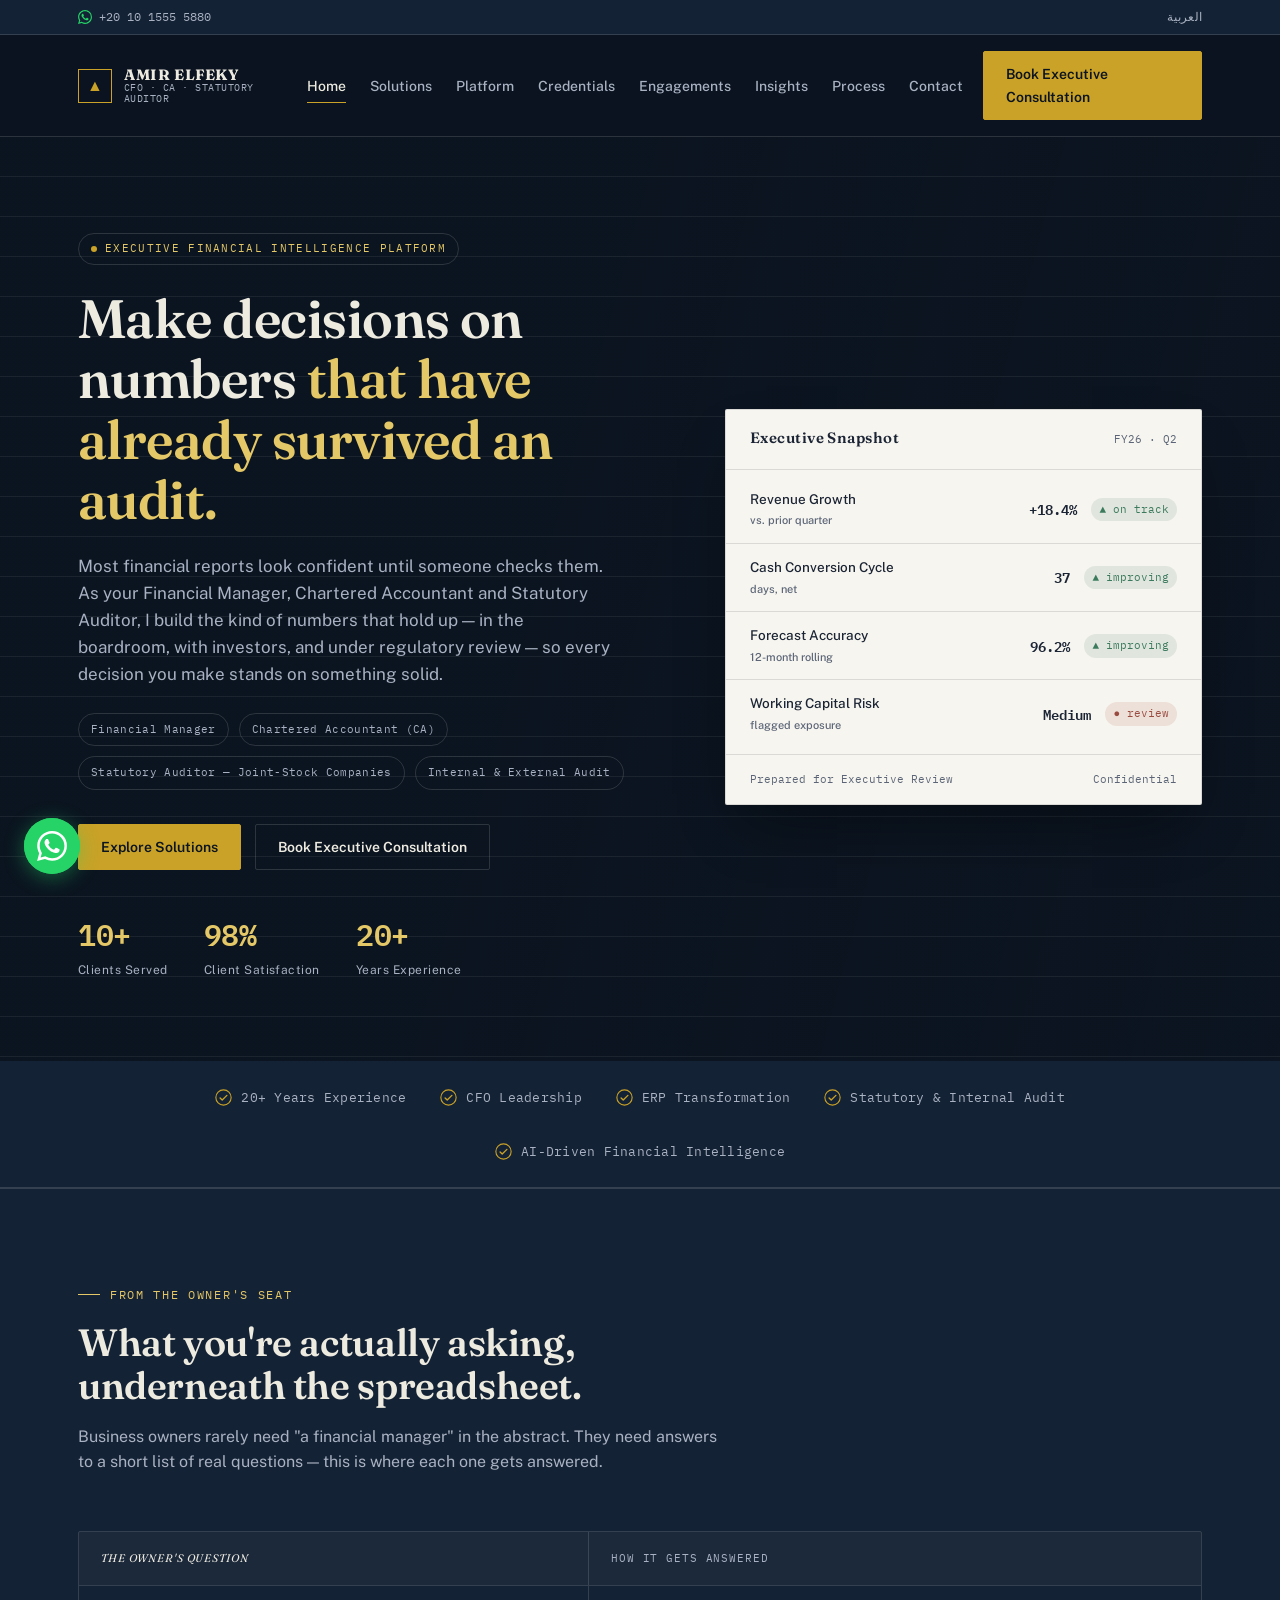
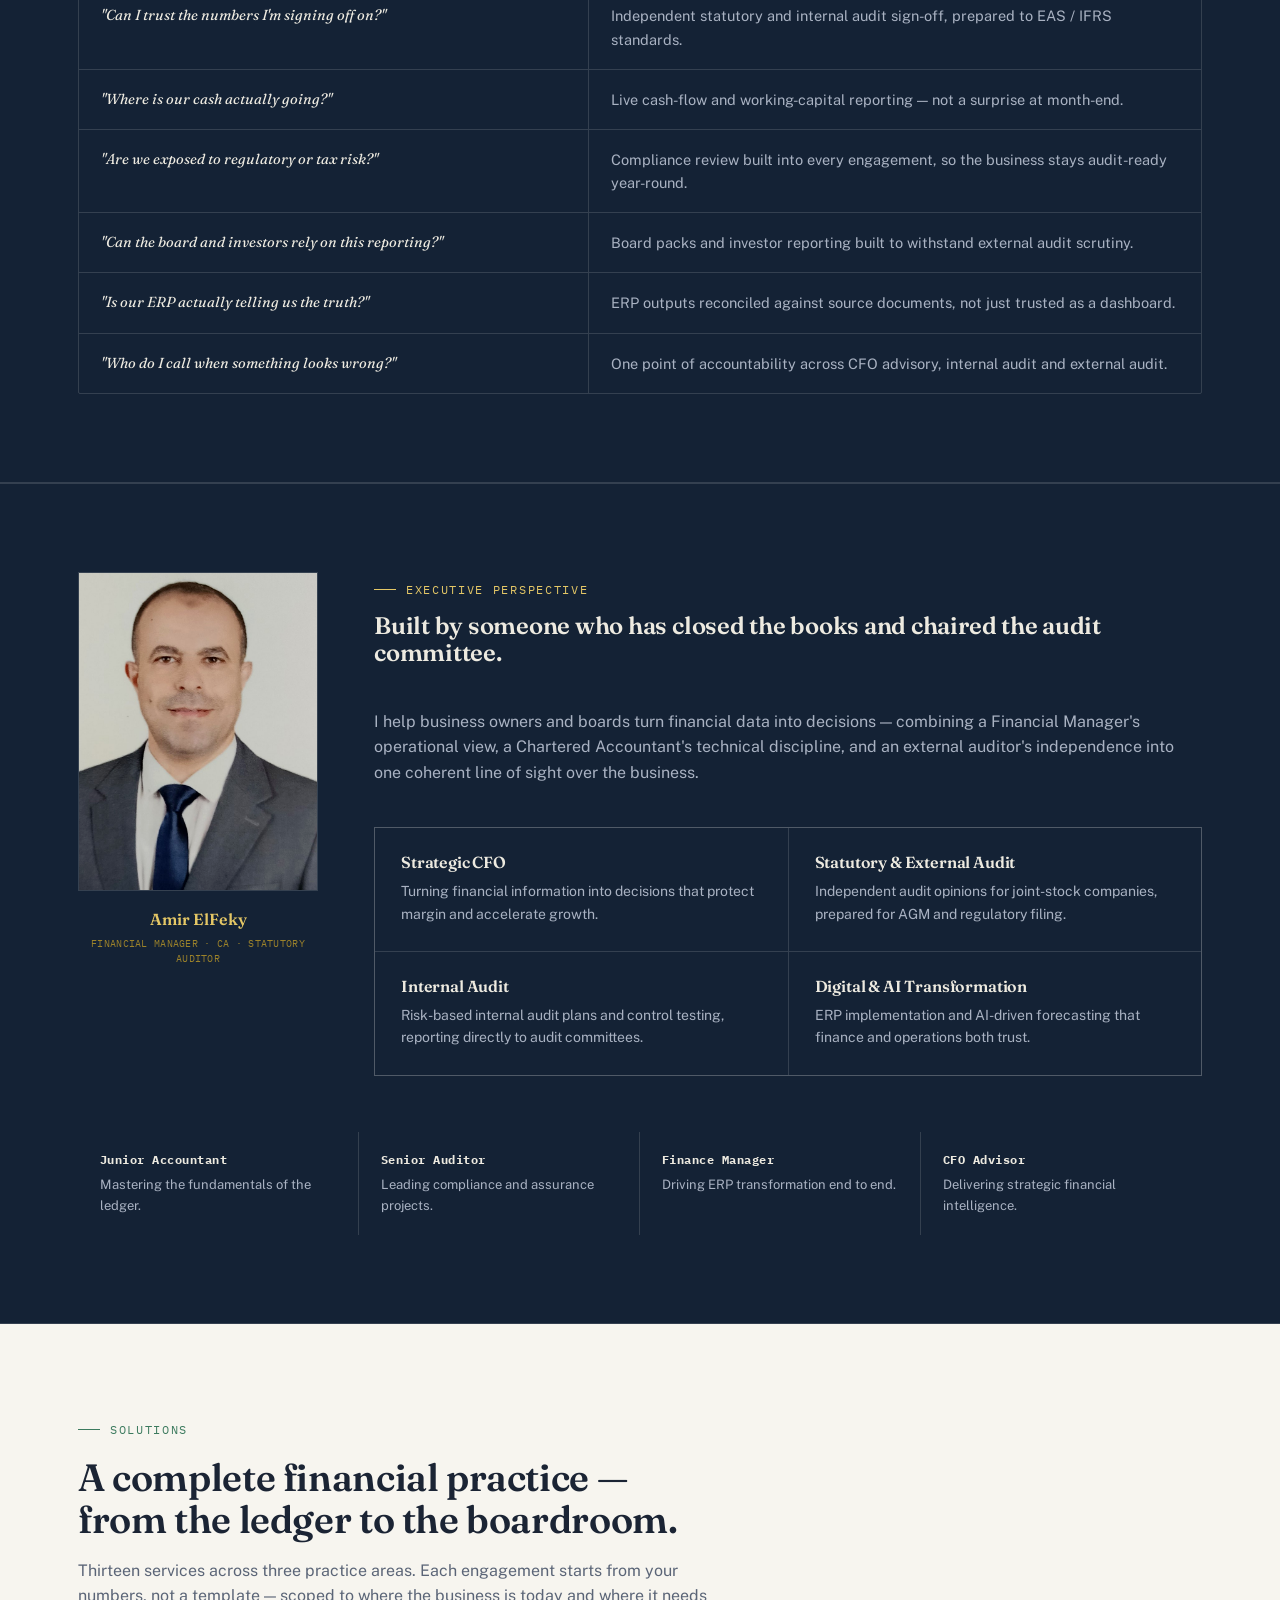
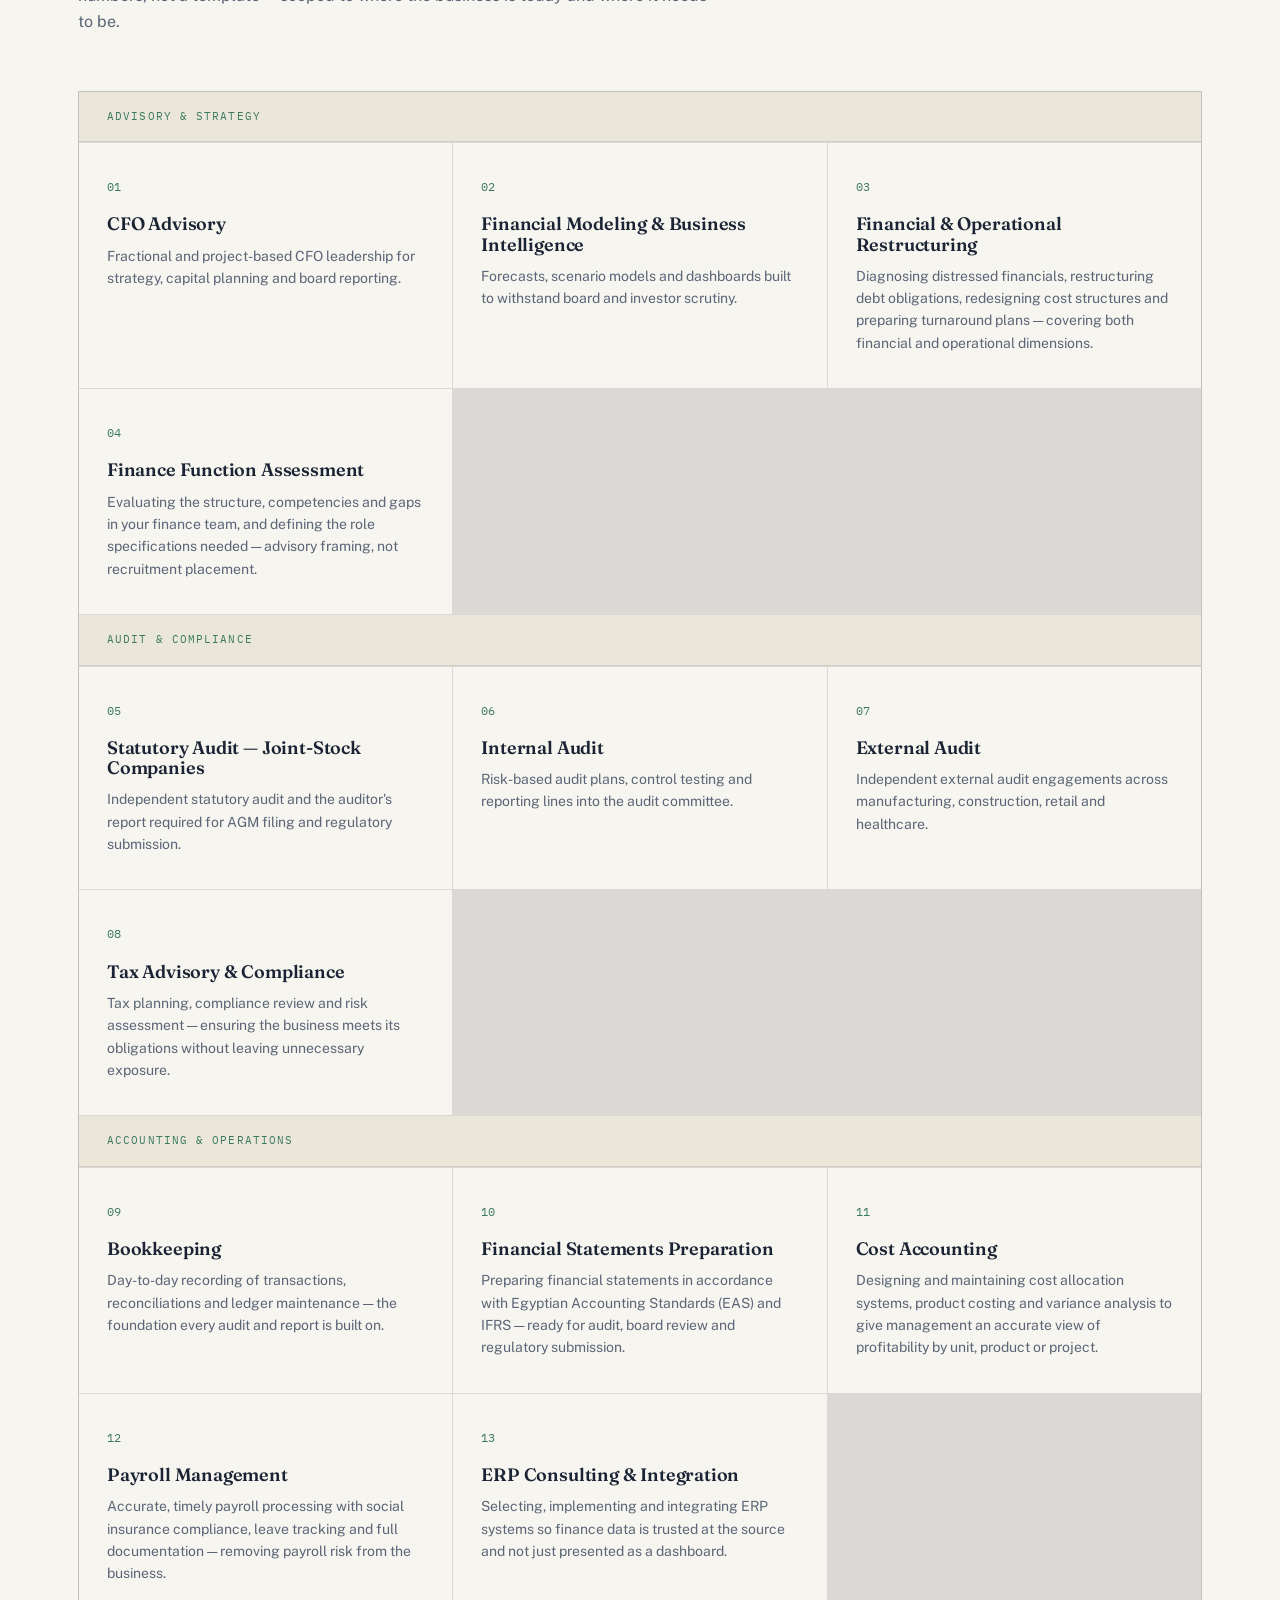
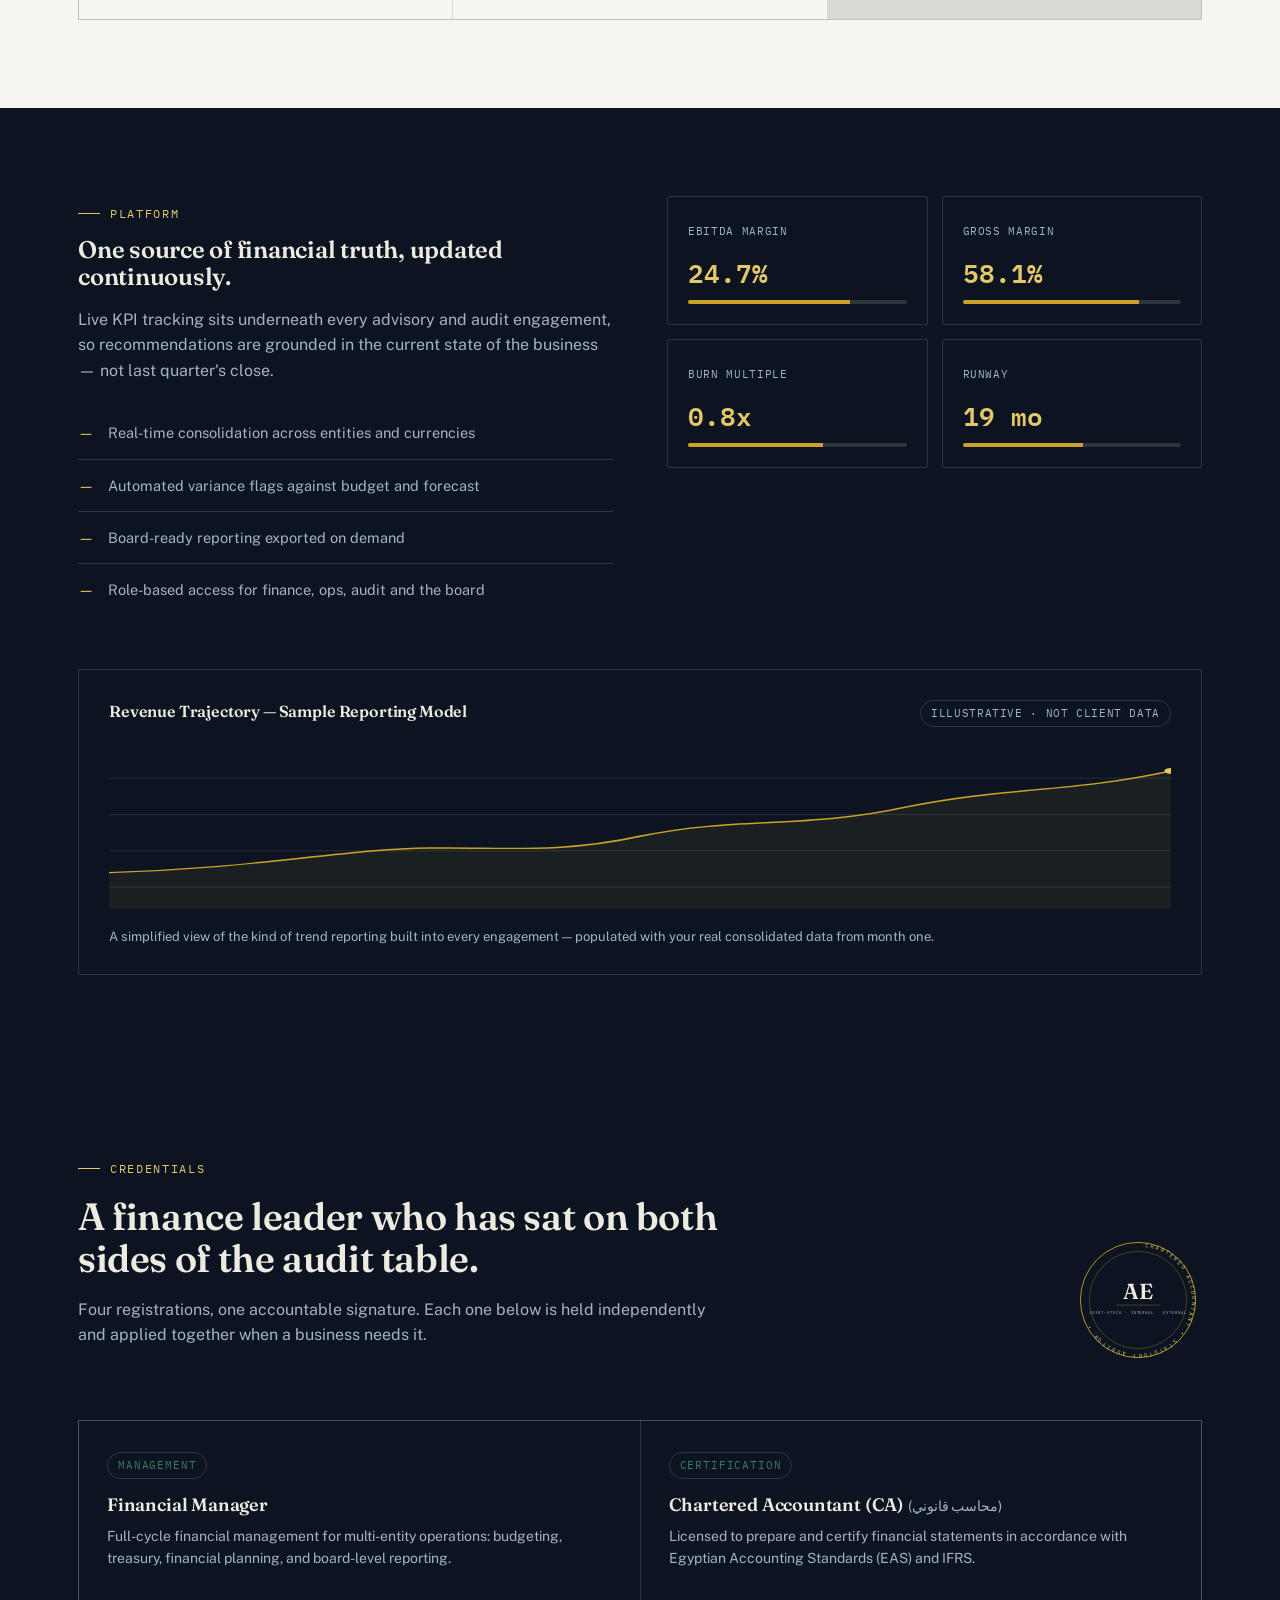
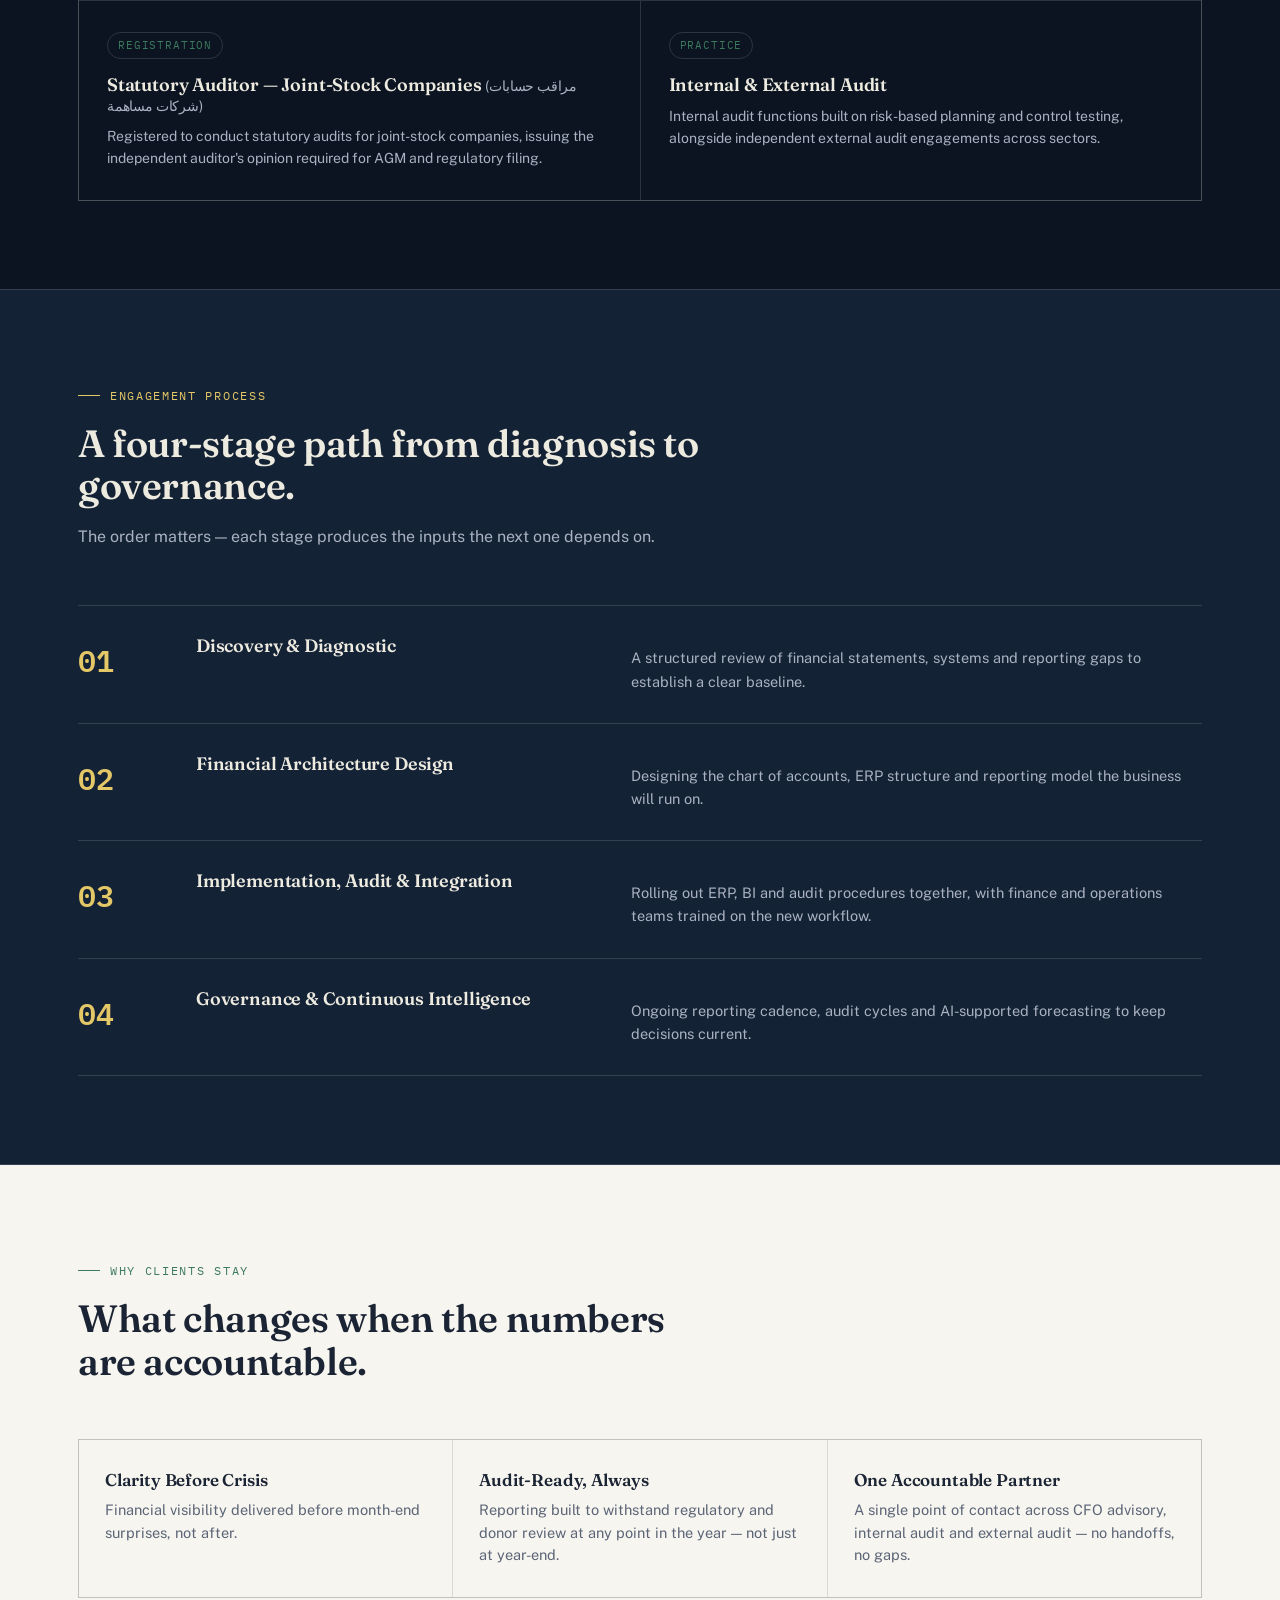
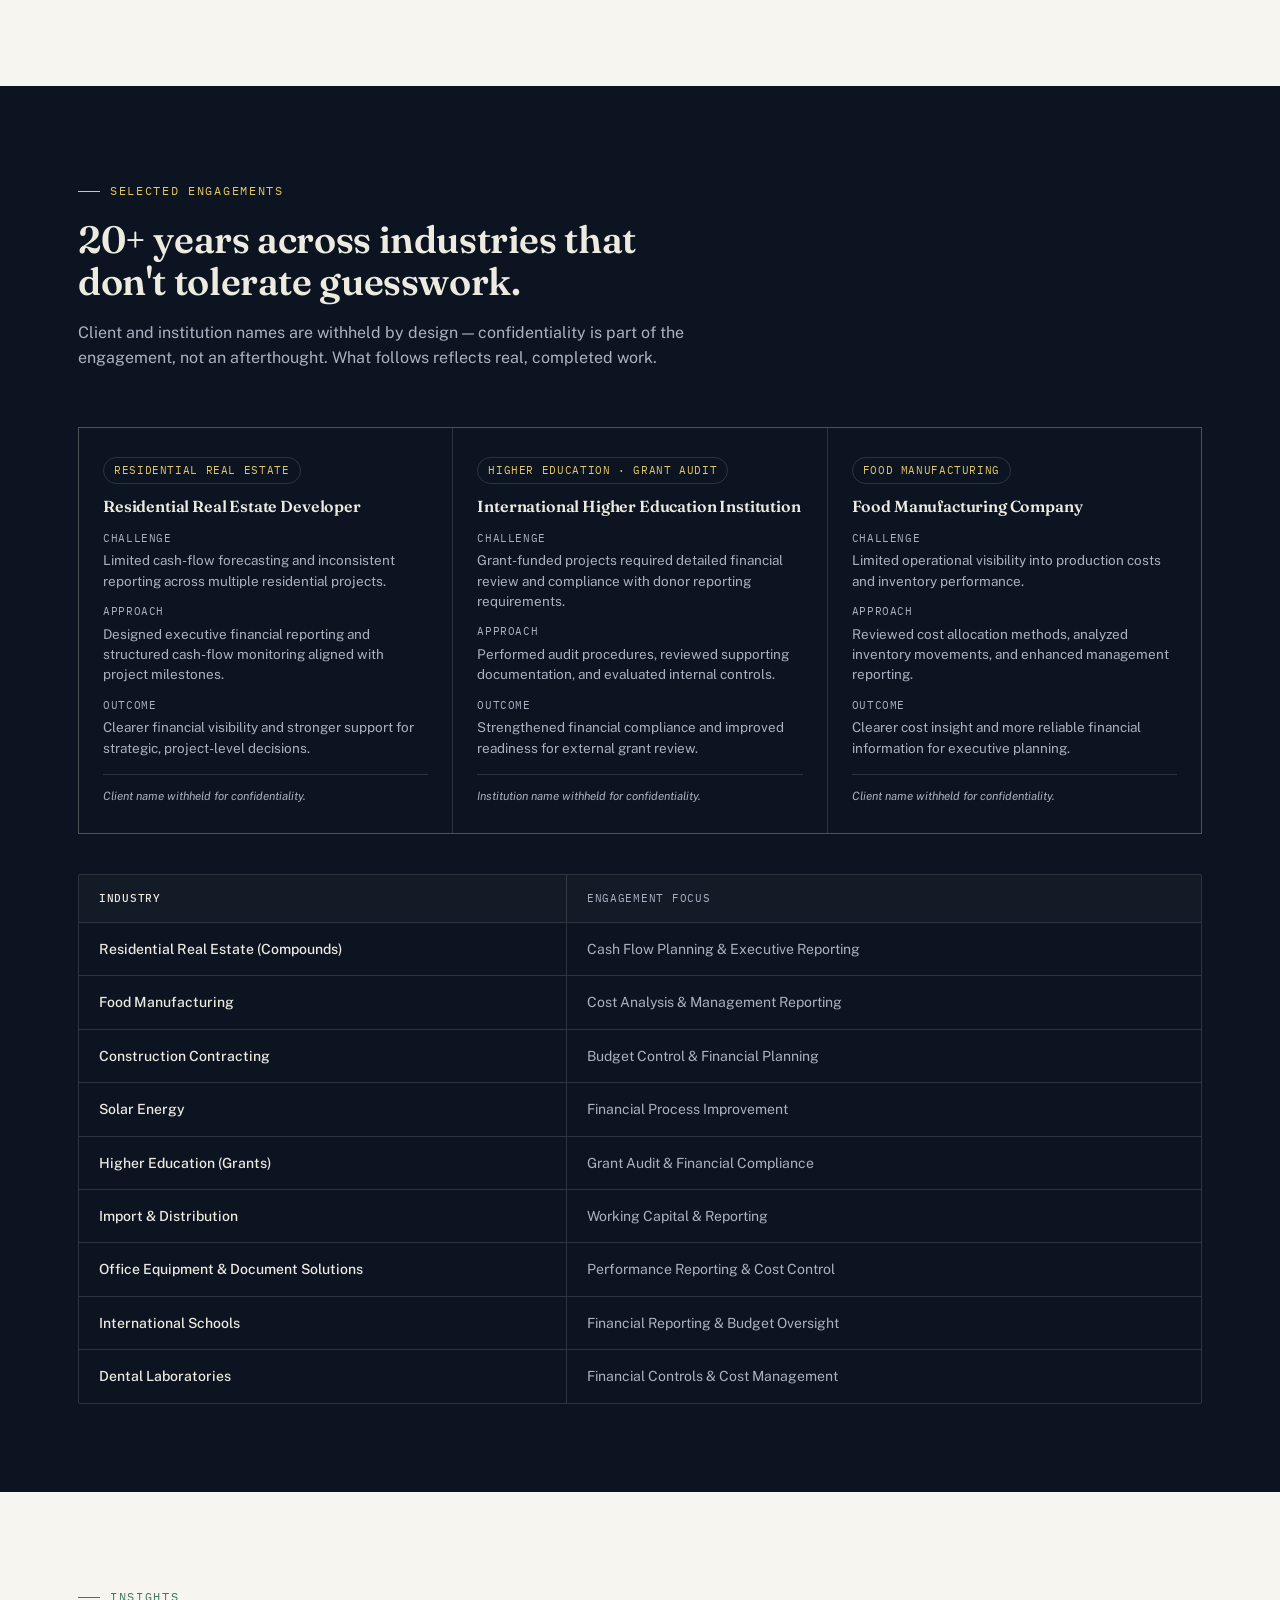
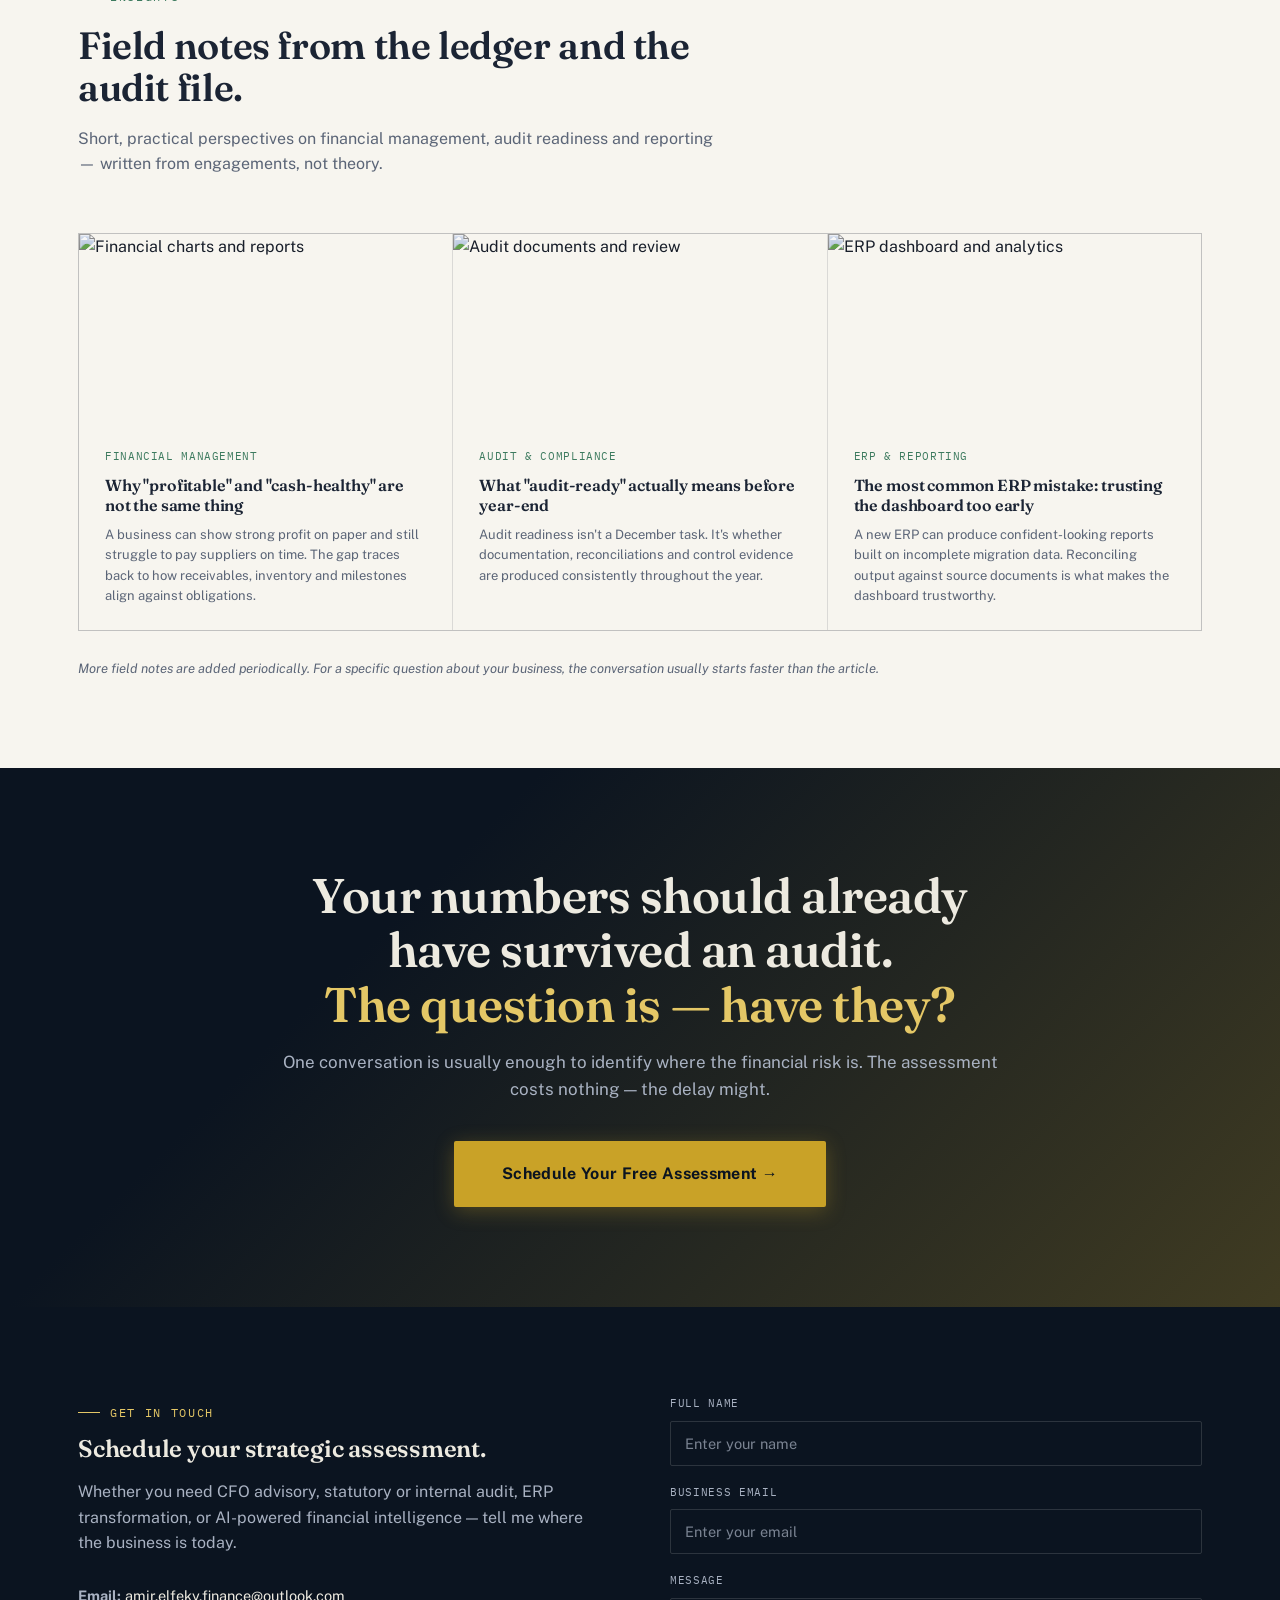
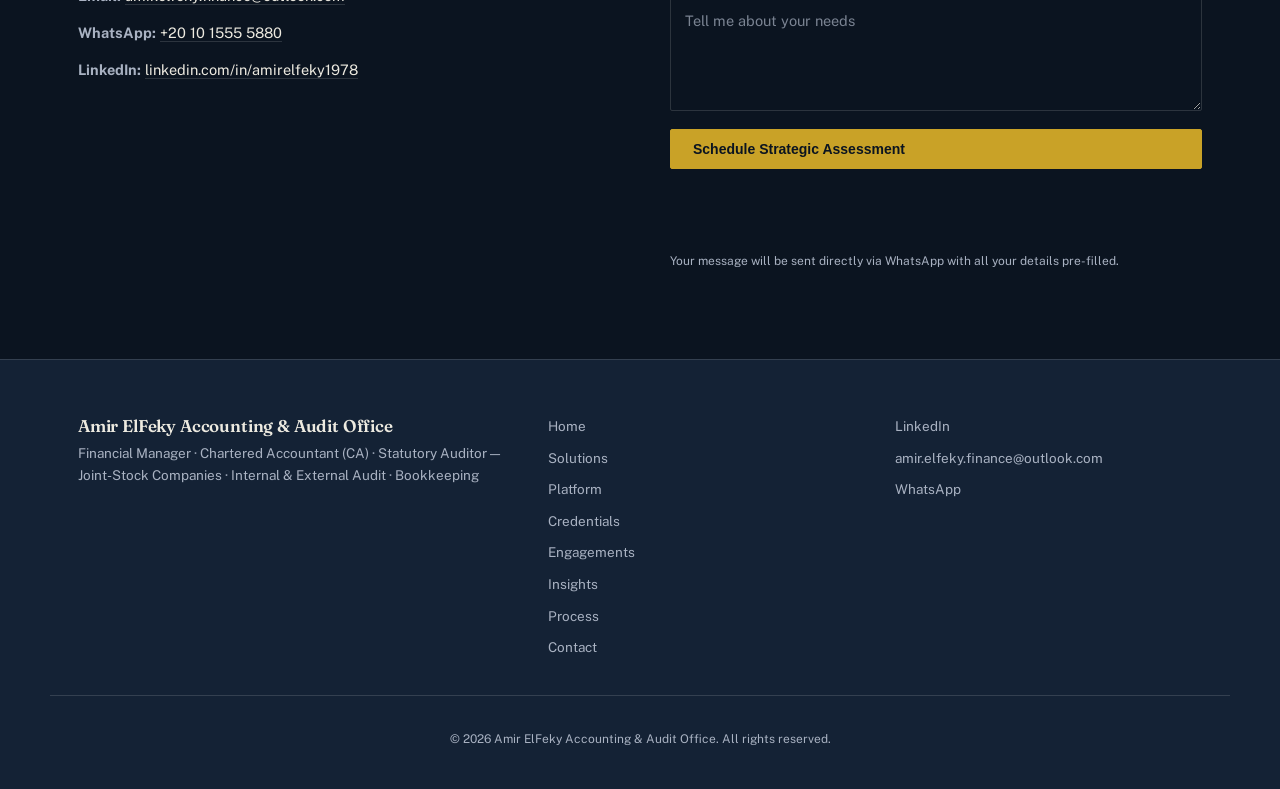
==== commit 2f99c0b1: "Remove unnecessary blank lines from index.html" ====
--- a/index.html
+++ b/index.html
@@ -1,5 +1,5 @@
-
-
+ 
+ 
 <!DOCTYPE html>
 <html lang="en">
 <head>
@@ -14,7 +14,7 @@
 <link rel="alternate" hreflang="en" href="https://amieelfeky.github.io/amir-finance/">
 <link rel="alternate" hreflang="ar" href="https://amieelfeky.github.io/amir-finance/ar/">
 <link rel="alternate" hreflang="x-default" href="https://amieelfeky.github.io/amir-finance/">
-
+ 
 <meta property="og:type" content="profile">
 <meta property="og:locale" content="en_US">
 <meta property="og:title" content="Amir ElFeky | Financial Manager & Chartered Accountant (CA)">
@@ -24,15 +24,15 @@
 <meta name="twitter:card" content="summary_large_image">
 <meta name="twitter:title" content="Amir ElFeky | Financial Manager, Chartered Accountant & Statutory Auditor">
 <meta name="twitter:description" content="Make decisions on numbers that have already survived an audit — CFO advisory, statutory and internal audit, ERP and financial intelligence.">
-
+ 
 <link rel="icon" href="data:image/svg+xml,%3Csvg xmlns='http://www.w3.org/2000/svg' viewBox='0 0 64 64'%3E%3Crect width='64' height='64' rx='10' fill='%230B1420'/%3E%3Cpath d='M32 14 50 46H14Z' fill='%23C9A227'/%3E%3C/svg%3E">
-
+ 
 <link rel="preconnect" href="https://fonts.googleapis.com">
 <link rel="preconnect" href="https://fonts.gstatic.com" crossorigin>
 <link href="https://fonts.googleapis.com/css2?family=Fraunces:opsz,wght@9..144,600&family=Public+Sans:wght@400;500;600&family=IBM+Plex+Mono:wght@400;600&display=swap" rel="stylesheet">
-
+ 
 <link rel="stylesheet" href="css/style.css">
-
+ 
 <script type="application/ld+json">
 {
 "@context": "https://schema.org",
@@ -50,11 +50,11 @@
 </script>
 </head>
 <body>
-
+ 
 <div class="scroll-progress" id="scrollProgress" aria-hidden="true"></div>
-
+ 
 <a href="#main" class="skip-link">Skip to main content</a>
-
+ 
 <header class="navbar">
 <div class="utility-bar">
 <div class="container utility-bar-inner">
@@ -88,9 +88,9 @@
 <button class="nav-toggle" aria-label="Open menu" aria-expanded="false" id="navToggle">☰</button>
 </div>
 </header>
-
+ 
 <main id="main">
-
+ 
 <!-- ============ HERO ============ -->
 <section id="home" class="hero">
 <div class="hero-bg-img" aria-hidden="true"></div>
@@ -99,14 +99,14 @@
 <span class="hero-badge">Executive Financial Intelligence Platform</span>
 <h1>Make decisions on numbers <span class="gradient-text">that have already survived an audit.</span></h1>
 <p class="hero-description">Most financial reports look confident until someone checks them. As your Financial Manager, Chartered Accountant and Statutory Auditor, I build the kind of numbers that hold up — in the boardroom, with investors, and under regulatory review — so every decision you make stands on something solid.</p>
-
+ 
 <ul class="credential-tags" aria-label="Professional credentials">
 <li>Financial Manager</li>
 <li>Chartered Accountant (CA)</li>
 <li>Statutory Auditor — Joint-Stock Companies</li>
 <li>Internal &amp; External Audit</li>
 </ul>
-
+ 
 <div class="hero-buttons">
 <a href="#services" class="btn">Explore Solutions</a>
 <a href="#contact" class="btn btn-outline">Book Executive Consultation</a>
@@ -117,7 +117,7 @@
 <div class="metric"><h2 data-count="20" data-suffix="+">0</h2><span>Years Experience</span></div>
 </div>
 </div>
-
+ 
 <div class="hero-dashboard">
 <div class="ledger-panel">
 <div class="ledger-head">
@@ -154,7 +154,7 @@
 </div>
 </div>
 </section>
-
+ 
 <!-- ============ TRUST BAR ============ -->
 <section class="trust-bar" aria-label="Professional credentials at a glance">
 <div class="container trust-bar-inner reveal">
@@ -180,7 +180,7 @@
 </div>
 </div>
 </section>
-
+ 
 <!-- ============ OWNER'S LENS ============ -->
 <section class="owner-lens" aria-labelledby="owner-heading">
 <div class="container">
@@ -221,7 +221,7 @@
 </div>
 </div>
 </section>
-
+ 
 <!-- ============ EXECUTIVE STORY ============ -->
 <section class="executive-story" aria-labelledby="story-heading">
 <div class="container story-grid">
@@ -234,14 +234,14 @@
 <span>Financial Manager · CA · Statutory Auditor</span>
 </figcaption>
 </figure>
-
+ 
 <div class="story-main">
 <div class="story-intro">
 <span class="eyebrow">Executive Perspective</span>
 <h2 id="story-heading">Built by someone who has closed the books and chaired the audit committee.</h2>
 </div>
 <p>I help business owners and boards turn financial data into decisions — combining a Financial Manager's operational view, a Chartered Accountant's technical discipline, and an external auditor's independence into one coherent line of sight over the business.</p>
-
+ 
 <div class="story-cards">
 <div class="story-card reveal"><h3>Strategic CFO</h3><p>Turning financial information into decisions that protect margin and accelerate growth.</p></div>
 <div class="story-card reveal"><h3>Statutory &amp; External Audit</h3><p>Independent audit opinions for joint-stock companies, prepared for AGM and regulatory filing.</p></div>
@@ -249,7 +249,7 @@
 <div class="story-card reveal"><h3>Digital &amp; AI Transformation</h3><p>ERP implementation and AI-driven forecasting that finance and operations both trust.</p></div>
 </div>
 </div>
-
+ 
 <ul class="timeline">
 <li><strong>Junior Accountant</strong>Mastering the fundamentals of the ledger.</li>
 <li><strong>Senior Auditor</strong>Leading compliance and assurance projects.</li>
@@ -258,7 +258,7 @@
 </ul>
 </div>
 </section>
-
+ 
 <!-- ============ SERVICES ============ -->
 <section id="services" class="services on-paper" aria-labelledby="services-heading">
 <div class="container">
@@ -267,20 +267,20 @@
 <h2 id="services-heading">A complete financial practice — from the ledger to the boardroom.</h2>
 <p>Thirteen services across three practice areas. Each engagement starts from your numbers, not a template — scoped to where the business is today and where it needs to be.</p>
 </div>
-
+ 
 <div class="service-grid">
 <div class="service-category-label">Advisory &amp; Strategy</div>
 <article class="service-card reveal"><span class="service-num">01</span><h3>CFO Advisory</h3><p>Fractional and project-based CFO leadership for strategy, capital planning and board reporting.</p></article>
 <article class="service-card reveal"><span class="service-num">02</span><h3>Financial Modeling &amp; Business Intelligence</h3><p>Forecasts, scenario models and dashboards built to withstand board and investor scrutiny.</p></article>
 <article class="service-card reveal"><span class="service-num">03</span><h3>Financial &amp; Operational Restructuring</h3><p>Diagnosing distressed financials, restructuring debt obligations, redesigning cost structures and preparing turnaround plans — covering both financial and operational dimensions.</p></article>
 <article class="service-card reveal"><span class="service-num">04</span><h3>Finance Function Assessment</h3><p>Evaluating the structure, competencies and gaps in your finance team, and defining the role specifications needed — advisory framing, not recruitment placement.</p></article>
-
+ 
 <div class="service-category-label">Audit &amp; Compliance</div>
 <article class="service-card reveal"><span class="service-num">05</span><h3>Statutory Audit — Joint-Stock Companies</h3><p>Independent statutory audit and the auditor's report required for AGM filing and regulatory submission.</p></article>
 <article class="service-card reveal"><span class="service-num">06</span><h3>Internal Audit</h3><p>Risk-based audit plans, control testing and reporting lines into the audit committee.</p></article>
 <article class="service-card reveal"><span class="service-num">07</span><h3>External Audit</h3><p>Independent external audit engagements across manufacturing, construction, retail and healthcare.</p></article>
 <article class="service-card reveal"><span class="service-num">08</span><h3>Tax Advisory &amp; Compliance</h3><p>Tax planning, compliance review and risk assessment — ensuring the business meets its obligations without leaving unnecessary exposure.</p></article>
-
+ 
 <div class="service-category-label">Accounting &amp; Operations</div>
 <article class="service-card reveal"><span class="service-num">09</span><h3>Bookkeeping</h3><p>Day-to-day recording of transactions, reconciliations and ledger maintenance — the foundation every audit and report is built on.</p></article>
 <article class="service-card reveal"><span class="service-num">10</span><h3>Financial Statements Preparation</h3><p>Preparing financial statements in accordance with Egyptian Accounting Standards (EAS) and IFRS — ready for audit, board review and regulatory submission.</p></article>
@@ -290,7 +290,7 @@
 </div>
 </div>
 </section>
-
+ 
 <!-- ============ PLATFORM ============ -->
 <section id="dashboard" class="platform" aria-labelledby="platform-heading">
 <div class="container platform-grid">
@@ -312,7 +312,7 @@
 <div class="kpi-card"><span class="label">Runway</span><div class="num"><span class="kpi-num" data-count="19" data-suffix=" mo">0 mo</span></div><div class="bar"><span data-width="55"></span></div></div>
 </div>
 </div>
-
+ 
 <div class="container">
 <div class="chart-panel reveal">
 <div class="chart-panel-head">
@@ -334,7 +334,7 @@
 </div>
 </div>
 </section>
-
+ 
 <!-- ============ CREDENTIALS (CV) ============ -->
 <section id="credentials" class="credentials" aria-labelledby="credentials-heading">
 <div class="container">
@@ -344,7 +344,7 @@
 <h2 id="credentials-heading">A finance leader who has sat on both sides of the audit table.</h2>
 <p>Four registrations, one accountable signature. Each one below is held independently and applied together when a business needs it.</p>
 </div>
-
+ 
 <svg class="audit-seal seal-stamp" viewBox="0 0 200 200" aria-hidden="true">
 <defs>
 <path id="sealRingPath" d="M100,16 a84,84 0 1,1 -0.1,0" />
@@ -361,7 +361,7 @@
 <text x="100" y="122" text-anchor="middle" class="seal-sub">JOINT-STOCK · INTERNAL · EXTERNAL</text>
 </svg>
 </div>
-
+ 
 <div class="cred-grid">
 <article class="cred-card reveal">
 <span class="cred-tag">Management</span>
@@ -384,11 +384,11 @@
 <p>Internal audit functions built on risk-based planning and control testing, alongside independent external audit engagements across sectors.</p>
 </article>
 </div>
-
-
-</div>
-</section>
-
+ 
+ 
+</div>
+</section>
+ 
 <!-- ============ PROCESS ============ -->
 <section id="process" class="process" aria-labelledby="process-heading">
 <div class="container">
@@ -421,7 +421,7 @@
 </div>
 </div>
 </section>
-
+ 
 <!-- ============ TESTIMONIALS ============ -->
 <section class="client-value on-paper" aria-labelledby="value-heading">
 <div class="container">
@@ -445,7 +445,7 @@
 </div>
 </div>
 </section>
-
+ 
 <!-- ============ SELECTED ENGAGEMENTS ============ -->
 <section id="engagements" class="engagements" aria-labelledby="engagements-heading">
 <div class="container">
@@ -454,7 +454,7 @@
 <h2 id="engagements-heading">20+ years across industries that don't tolerate guesswork.</h2>
 <p>Client and institution names are withheld by design — confidentiality is part of the engagement, not an afterthought. What follows reflects real, completed work.</p>
 </div>
-
+ 
 <div class="engagement-grid">
 <article class="engagement-card reveal">
 <span class="eng-tag">Residential Real Estate</span>
@@ -469,7 +469,7 @@
 </dl>
 <p class="eng-note">Client name withheld for confidentiality.</p>
 </article>
-
+ 
 <article class="engagement-card reveal">
 <span class="eng-tag">Higher Education · Grant Audit</span>
 <h3>International Higher Education Institution</h3>
@@ -483,7 +483,7 @@
 </dl>
 <p class="eng-note">Institution name withheld for confidentiality.</p>
 </article>
-
+ 
 <article class="engagement-card reveal">
 <span class="eng-tag">Food Manufacturing</span>
 <h3>Food Manufacturing Company</h3>
@@ -498,7 +498,7 @@
 <p class="eng-note">Client name withheld for confidentiality.</p>
 </article>
 </div>
-
+ 
 <div class="industries-table reveal">
 <div class="ind-row ind-row-head">
 <div>Industry</div>
@@ -516,7 +516,7 @@
 </div>
 </div>
 </section>
-
+ 
 <!-- ============ INSIGHTS ============ -->
 <section id="insights" class="insights on-paper" aria-labelledby="insights-heading">
 <div class="container">
@@ -525,11 +525,11 @@
 <h2 id="insights-heading">Field notes from the ledger and the audit file.</h2>
 <p>Short, practical perspectives on financial management, audit readiness and reporting — written from engagements, not theory.</p>
 </div>
-
+ 
 <div class="insights-grid">
 <article class="insight-card reveal">
 <div class="insight-img">
-<img src="https://images.unsplash.com/photo-1554224155-6726b3ff858f?w=600&q=75&auto=format&fit=crop" alt="Financial charts and reports" loading="lazy">
+<img src="https://images.unsplash.com/photo-1554224155-6726b3ff858f?w=900&q=85&auto=format&fit=crop" alt="Financial charts and reports" loading="lazy">
 </div>
 <div class="insight-body">
 <span class="insight-meta">Financial Management</span>
@@ -539,7 +539,7 @@
 </article>
 <article class="insight-card reveal">
 <div class="insight-img">
-<img src="https://images.unsplash.com/photo-1450101499163-c8848c66ca85?w=600&q=75&auto=format&fit=crop" alt="Audit documents and review" loading="lazy">
+<img src="https://images.unsplash.com/photo-1450101499163-c8848c66ca85?w=900&q=85&auto=format&fit=crop" alt="Audit documents and review" loading="lazy">
 </div>
 <div class="insight-body">
 <span class="insight-meta">Audit &amp; Compliance</span>
@@ -549,7 +549,7 @@
 </article>
 <article class="insight-card reveal">
 <div class="insight-img">
-<img src="https://images.unsplash.com/photo-1551288049-bebda4e38f71?w=600&q=75&auto=format&fit=crop" alt="ERP dashboard and analytics" loading="lazy">
+<img src="https://images.unsplash.com/photo-1551288049-bebda4e38f71?w=900&q=85&auto=format&fit=crop" alt="ERP dashboard and analytics" loading="lazy">
 </div>
 <div class="insight-body">
 <span class="insight-meta">ERP &amp; Reporting</span>
@@ -558,11 +558,11 @@
 </div>
 </article>
 </div>
-
+ 
 <p class="insights-note">More field notes are added periodically. For a specific question about your business, the conversation usually starts faster than the article.</p>
 </div>
 </section>
-
+ 
 <!-- ============ CTA BANNER ============ -->
 <section class="cta-banner" aria-labelledby="cta-heading">
 <div class="container cta-content reveal">
@@ -571,7 +571,7 @@
 <a href="#contact" class="btn-cta-gold">Schedule Your Free Assessment →</a>
 </div>
 </section>
-
+ 
 <!-- ============ CONTACT ============ -->
 <section id="contact" class="contact" aria-labelledby="contact-heading">
 <div class="container contact-grid">
@@ -585,7 +585,7 @@
 <p><strong>LinkedIn:</strong> <a href="https://www.linkedin.com/in/amirelfeky1978/" target="_blank" rel="noopener">linkedin.com/in/amirelfeky1978</a></p>
 </div>
 </div>
-
+ 
 <form class="contact-form" id="contactForm" novalidate>
 <div class="form-group">
 <label for="name">Full name</label>
@@ -605,9 +605,9 @@
 </form>
 </div>
 </section>
-
+ 
 </main>
-
+ 
 <footer class="footer">
 <div class="container footer-grid">
 <div class="footer-brand">
@@ -634,7 +634,7 @@
 <p>© <span id="year"></span> Amir ElFeky Accounting &amp; Audit Office. All rights reserved.</p>
 </div>
 </footer>
-
+ 
 <!-- WhatsApp Floating Button -->
 <a href="https://wa.me/201015555880?text=Hello%2C%20I%20found%20your%20website%20and%20would%20like%20to%20schedule%20a%20consultation." class="wa-float" target="_blank" rel="noopener" aria-label="Chat with us on WhatsApp">
 <span class="wa-pulse" aria-hidden="true"></span>
@@ -642,3 +642,8 @@
 <path d="M17.472 14.382c-.297-.149-1.758-.867-2.03-.967-.273-.099-.471-.148-.67.15-.197.297-.767.966-.94 1.164-.173.199-.347.223-.644.075-.297-.15-1.255-.463-2.39-1.475-.883-.788-1.48-1.761-1.653-2.059-.173-.297-.018-.458.13-.606.134-.133.298-.347.446-.52.149-.174.198-.298.298-.497.099-.198.05-.371-.025-.52-.075-.149-.669-1.612-.916-2.207-.242-.579-.487-.5-.669-.51-.173-.008-.371-.01-.57-.01-.198 0-.52.074-.792.372-.272.297-1.04 1.016-1.04 2.479 0 1.462 1.065 2.875 1.213 3.074.149.198 2.096 3.2 5.077 4.487.709.306 1.262.489 1.694.625.712.227 1.36.195 1.871.118.571-.085 1.758-.719 2.006-1.413.248-.694.248-1.289.173-1.413-.074-.124-.272-.198-.57-.347m-5.421 7.403h-.004a9.87 9.87 0 01-5.031-1.378l-.361-.214-3.741.982.998-3.648-.235-.374a9.86 9.86 0 01-1.51-5.26c.001-5.45 4.436-9.884 9.888-9.884 2.64 0 5.122 1.03 6.988 2.898a9.825 9.825 0 012.893 6.994c-.003 5.45-4.437 9.884-9.885 9.884m8.413-18.297A11.815 11.815 0 0012.05 0C5.495 0 .16 5.335.157 11.892c0 2.096.547 4.142 1.588 5.945L.057 24l6.305-1.654a11.882 11.882 0 005.683 1.448h.005c6.554 0 11.89-5.335 11.893-11.893A11.821 11.821 0 0020.464 3.488"/>
 </svg>
 </a>
+ 
+<script src="js/main.js"></script>
+</body>
+</html>
+ 
--- a/css/style.css
+++ b/css/style.css
@@ -1,214 +1,673 @@
 
 
 /* =========================================================
-AMIR ELFEKY — site interactions
-========================================================= */
-document.addEventListener('DOMContentLoaded', () => {
-// Confirm JS is running before enabling any hide-then-reveal animation.
-// Until this class is present, .reveal / .seal-stamp stay visible via
-// plain CSS — so content can never get stuck invisible on a slow or
-// flaky mobile connection.
-document.documentElement.classList.add('js-ready');
-// Footer year
-const yearEl = document.getElementById('year');
-if (yearEl) yearEl.textContent = new Date().getFullYear();
-const prefersReduced = window.matchMedia('(prefers-reduced-motion: reduce)').matches;
-// Scroll progress bar
-const progress = document.getElementById('scrollProgress');
-if (progress) {
-const updateProgress = () => {
-const h = document.documentElement;
-const scrolled = (h.scrollTop) / (h.scrollHeight - h.clientHeight) * 100;
-progress.style.width = scrolled + '%';
-};
-window.addEventListener('scroll', updateProgress, { passive: true });
-updateProgress();
-}
-// Generic scroll-reveal for any element with .reveal or .seal-stamp.
-// Mobile fix: tall sections on narrow/short viewports could fail to ever
-// reach the old 18% visibility threshold, leaving content permanently
-// hidden. We use a much lower threshold + generous rootMargin so reveal
-// fires as soon as an element starts entering the viewport, and we add a
-// safety-net timeout that force-reveals anything left over just in case.
-const revealEls = document.querySelectorAll('.reveal, .seal-stamp');
-if ('IntersectionObserver' in window && revealEls.length) {
-const revealIO = new IntersectionObserver((entries) => {
-entries.forEach(entry => {
-if (entry.isIntersecting) {
-entry.target.classList.add('is-visible');
-revealIO.unobserve(entry.target);
-}
-});
-}, { threshold: 0.01, rootMargin: '0px 0px -5% 0px' });
-revealEls.forEach(el => revealIO.observe(el));
-// Safety net: guarantee visibility even if the observer never fires
-// (e.g. unusual viewport sizes, fast navigation, edge-case browsers)
-window.setTimeout(() => {
-revealEls.forEach(el => el.classList.add('is-visible'));
-}, 1200);
-} else {
-revealEls.forEach(el => el.classList.add('is-visible'));
-}
-// KPI bars fill to their data-width when scrolled into view
-const kpiBars = document.querySelectorAll('.kpi-card .bar span[data-width]');
-if (kpiBars.length) {
-const fillBar = (el) => { el.style.width = prefersReduced ? el.dataset.width + '%' : '0%'; requestAnimationFrame(() => requestAnimationFrame(() => { el.style.width = el.dataset.width + '%'; })); };
-if ('IntersectionObserver' in window) {
-const kpiIO = new IntersectionObserver((entries) => {
-entries.forEach(entry => {
-if (entry.isIntersecting) { fillBar(entry.target); kpiIO.unobserve(entry.target); }
-});
-}, { threshold: 0.15 });
-kpiBars.forEach(b => kpiIO.observe(b));
-} else {
-kpiBars.forEach(b => b.style.width = b.dataset.width + '%');
-}
-}
-// Scrollspy: highlight the nav link for the section currently in view
-const navLinks = document.querySelectorAll('.navigation a[href^="#"]');
-const sections = Array.from(navLinks).map(a => document.querySelector(a.getAttribute('href'))).filter(Boolean);
-if ('IntersectionObserver' in window && sections.length) {
-const spyIO = new IntersectionObserver((entries) => {
-entries.forEach(entry => {
-const link = document.querySelector(`.navigation a[href="#${entry.target.id}"]`);
-if (!link) return;
-if (entry.isIntersecting) {
-navLinks.forEach(l => { l.classList.remove('is-active'); l.removeAttribute('aria-current'); });
-link.classList.add('is-active');
-link.setAttribute('aria-current', 'true');
-}
-});
-}, { rootMargin: '-45% 0px -45% 0px' });
-sections.forEach(s => spyIO.observe(s));
-}
-// Staggered hero entrance for a smoother first-load feel
-const heroEntrance = document.querySelectorAll('.hero-content > *');
-if (heroEntrance.length && !prefersReduced) {
-heroEntrance.forEach((el, i) => {
-el.style.opacity = '0';
-el.style.transform = 'translateY(14px)';
-el.style.transition = 'opacity .6s ease, transform .6s ease';
-el.style.transitionDelay = (i * 90) + 'ms';
-});
-requestAnimationFrame(() => requestAnimationFrame(() => {
-heroEntrance.forEach(el => { el.style.opacity = '1'; el.style.transform = 'translateY(0)'; });
-}));
-}
-// Animated counters — supports integers, decimals, and custom suffixes.
-// Hero counters fire immediately (above the fold).
-// Platform KPI counters fire when scrolled into view.
-const animateCounter = (el) => {
-if (el.dataset.counted === 'true') return;
-el.dataset.counted = 'true';
-const target = parseFloat(el.dataset.count);
-const suffix = el.dataset.suffix || '';
-const prefix = el.dataset.prefix || '';
-const decimals = parseInt(el.dataset.decimals || '0', 10);
-if (prefersReduced || isNaN(target)) {
-el.textContent = prefix + target.toFixed(decimals) + suffix; return;
-}
-const duration = 1100;
-const startTime = performance.now();
-const step = (now) => {
-const progress = Math.min((now - startTime) / duration, 1);
-const eased = 1 - Math.pow(1 - progress, 3); // ease-out cubic
-el.textContent = prefix + (eased * target).toFixed(decimals) + suffix;
-if (progress < 1) requestAnimationFrame(step);
-else el.textContent = prefix + target.toFixed(decimals) + suffix;
-};
-requestAnimationFrame(step);
-};
-const allCounters = document.querySelectorAll('[data-count]');
-// Hero counters: fire immediately (they're above the fold)
-document.querySelectorAll('.hero [data-count]').forEach(c => animateCounter(c));
-// All other counters: fire when scrolled into view
-const scrollCounters = document.querySelectorAll('[data-count]:not(.hero [data-count])');
-if ('IntersectionObserver' in window && scrollCounters.length) {
-const cntIO = new IntersectionObserver((entries) => {
-entries.forEach(entry => {
-if (entry.isIntersecting) { animateCounter(entry.target); cntIO.unobserve(entry.target); }
-});
-}, { threshold: 0.1, rootMargin: '0px 0px -10% 0px' });
-scrollCounters.forEach(c => cntIO.observe(c));
-} else {
-scrollCounters.forEach(c => animateCounter(c));
-}
-// Safety net: no counter can ever stay stuck at its default HTML value.
-// Force-resolve anything left unanimated after 2 seconds, regardless of
-// why the observer didn't fire (edge-case timing, anchor-link jumps, etc).
-window.setTimeout(() => {
-allCounters.forEach(c => animateCounter(c));
-}, 2000);
-// Mobile nav toggle
-const navToggle = document.getElementById('navToggle');
-const navigation = document.querySelector('.navigation');
-if (navToggle && navigation) {
-navToggle.addEventListener('click', () => {
-const isOpen = navigation.classList.contains('is-open');
-navigation.classList.toggle('is-open');
-navigation.style.display = isOpen ? 'none' : 'flex';
-navigation.style.flexDirection = 'column';
-navigation.style.position = 'absolute';
-navigation.style.top = '100%';
-navigation.style.left = '0';
-navigation.style.right = '0';
-navigation.style.background = 'var(--ink)';
-navigation.style.padding = '16px 28px';
-navigation.style.borderTop = '1px solid var(--line)';
-navToggle.setAttribute('aria-expanded', String(!isOpen));
-});
-// Close mobile menu after a link is tapped
-navigation.querySelectorAll('a').forEach(link => {
-link.addEventListener('click', () => {
-if (window.innerWidth <= 980) {
-navigation.style.display = 'none';
-navigation.classList.remove('is-open');
-navToggle.setAttribute('aria-expanded', 'false');
-}
-});
-});
-}
-// Contact form → WhatsApp redirect
-// Builds a pre-filled message from the form fields and opens WhatsApp directly.
-const WA_NUMBER = '201015555880';
-const isArabic = document.documentElement.lang === 'ar';
-const form = document.getElementById('contactForm');
-const status = document.getElementById('formStatus');
-if (form && status) {
-form.addEventListener('submit', (e) => {
-e.preventDefault();
-const name = form.name.value.trim();
-const email = form.email.value.trim();
-const message = form.message.value.trim();
-const emailOk = /^[^\s@]+@[^\s@]+\.[^\s@]+$/.test(email);
-if (!name || !emailOk || !message) {
-status.textContent = isArabic
-? 'من فضلك أدخل اسمك وبريدك الإلكتروني الصحيح ورسالتك.'
-: 'Please fill in your name, a valid email, and a message.';
-status.className = 'form-status err';
-return;
-}
-const waText = isArabic
-? `مرحبًا،\nالاسم: ${name}\nالبريد الإلكتروني: ${email}\n\nالرسالة:\n${message}`
-: `Hello,\nName: ${name}\nEmail: ${email}\n\nMessage:\n${message}`;
-const waUrl = `https://wa.me/${WA_NUMBER}?text=${encodeURIComponent(waText)}`;
-const newTab = window.open(waUrl, '_blank');
-if (!newTab || newTab.closed || typeof newTab.closed === 'undefined') {
-// Popup was blocked by the browser — fall back to same-tab navigation
-// and show a manual link so the message is never lost.
-status.innerHTML = (isArabic
-? 'المتصفح منع فتح نافذة جديدة. '
-: 'Your browser blocked the popup. ') +
-`<a href="${waUrl}" target="_blank" rel="noopener" style="color:var(--gold-soft);text-decoration:underline;">` +
-(isArabic ? 'اضغط هنا لإرسال الرسالة عبر واتساب' : 'Click here to send via WhatsApp') +
-'</a>';
-status.className = 'form-status err';
-} else {
-status.textContent = isArabic
-? 'جاري فتح واتساب لإرسال رسالتك...'
-: 'Opening WhatsApp to send your message…';
-status.className = 'form-status ok';
-}
-});
-}
-});
+AMIR ELFEKY — EXECUTIVE FINANCIAL INTELLIGENCE
+Design language: financial ledger / statement aesthetic
+========================================================= */
+
+:root{
+--ink:#0B1420;
+--ink-soft:#142235;
+--paper:#F7F5EF;
+--paper-dim:#EAE6DA;
+--line: rgba(247,245,239,0.14);
+--line-dark: rgba(11,20,32,0.12);
+--gold:#C9A227;
+--gold-soft:#E4C766;
+--ledger-green:#3C7A5E;
+--ledger-red:#9A4B3F;
+--text-on-ink:#EDEAE0;
+--text-on-ink-dim:#A9B2C2;
+--text-on-paper:#1B2434;
+--text-on-paper-dim:#5B6577;
+--radius:2px;
+--display: "Fraunces", serif;
+--body: "Public Sans", -apple-system, Segoe UI, sans-serif;
+--mono: "IBM Plex Mono", monospace;
+--maxw: 1180px;
+}
+
+*{ box-sizing:border-box; }
+html{ scroll-behavior:smooth; overflow-x:hidden; }
+@media (prefers-reduced-motion: reduce){
+html{ scroll-behavior:auto; }
+*{ animation-duration:0.001ms !important; animation-iteration-count:1 !important; transition-duration:0.001ms !important; }
+}
+
+body{
+margin:0;
+background:var(--ink);
+color:var(--text-on-ink);
+font-family:var(--body);
+line-height:1.6;
+-webkit-font-smoothing:antialiased;
+overflow-x:hidden;
+max-width:100vw;
+}
+
+a{ color:inherit; }
+img{ max-width:100%; display:block; }
+.container{ max-width:var(--maxw); margin:0 auto; padding:0 28px; }
+
+.skip-link{
+position:absolute; left:-999px; top:0;
+background:var(--gold); color:var(--ink); padding:10px 16px;
+font-family:var(--body); font-weight:600; z-index:200; border-radius:var(--radius);
+}
+.skip-link:focus{ left:12px; top:12px; }
+
+:focus-visible{ outline:2px solid var(--gold); outline-offset:3px; }
+
+h1,h2,h3,h4{ font-family:var(--display); font-weight:600; line-height:1.12; margin:0; color:var(--text-on-ink); letter-spacing:-0.01em; }
+.on-paper h1, .on-paper h2, .on-paper h3, .on-paper h4{ color:var(--text-on-paper); }
+
+.eyebrow{
+font-family:var(--mono); font-size:12px; letter-spacing:0.14em; text-transform:uppercase;
+color:var(--gold-soft); display:inline-flex; align-items:center; gap:10px; margin-bottom:14px;
+}
+.eyebrow::before{ content:""; width:22px; height:1px; background:var(--gold-soft); display:inline-block; }
+.on-paper .eyebrow{ color:var(--ledger-green); }
+.on-paper .eyebrow::before{ background:var(--ledger-green); }
+
+/* ===== SCROLL PROGRESS ===== */
+.scroll-progress{
+position:fixed; top:0; left:0; height:2px; width:0%;
+background:var(--gold); z-index:300; transition:width .08s linear;
+}
+
+/* ===== SCROLL REVEAL =====
+Progressive enhancement: content is visible by default so it can NEVER
+stay hidden if JS is slow, blocked, or errors out on a mobile connection.
+Only once JS confirms it's running (html.js-ready) do elements hide and
+then animate back in via IntersectionObserver. */
+.reveal{ opacity:1; transform:none; }
+html.js-ready .reveal{ opacity:0; transform:translateY(18px); transition:opacity .6s ease, transform .6s ease; }
+html.js-ready .reveal.is-visible{ opacity:1; transform:translateY(0); }
+.reveal-row{ transition-delay:calc(var(--i, 0) * 70ms); }
+@media (prefers-reduced-motion: reduce){
+html.js-ready .reveal{ opacity:1; transform:none; transition:none; }
+}
+
+/* ===== NAVBAR ===== */
+.navbar{
+position:sticky; top:0; z-index:100;
+background:rgba(11,20,32,0.92); backdrop-filter:blur(8px);
+border-bottom:1px solid var(--line);
+}
+.nav-container{ display:flex; align-items:center; justify-content:space-between; padding:16px 28px; gap:20px; position:relative; }
+.logo{ display:flex; align-items:center; gap:12px; text-decoration:none; }
+.logo-mark{
+width:34px; height:34px; border:1px solid var(--gold);
+display:flex; align-items:center; justify-content:center;
+font-family:var(--display); color:var(--gold); font-size:16px; flex-shrink:0;
+}
+.logo-text{ display:flex; flex-direction:column; line-height:1.15; }
+.logo-text strong{ font-family:var(--display); font-size:15px; letter-spacing:0.04em; }
+.logo-text span{ font-family:var(--mono); font-size:9.5px; color:var(--text-on-ink-dim); letter-spacing:0.05em; }
+
+.navigation{ display:flex; gap:24px; }
+.navigation a{
+text-decoration:none; font-size:14px; color:var(--text-on-ink-dim);
+font-weight:500; position:relative; padding:6px 0; white-space:nowrap;
+}
+.navigation a:hover{ color:var(--text-on-ink); }
+.navigation a.is-active{ color:var(--text-on-ink); }
+.navigation a.is-active::after{ transform:scaleX(1); }
+.navigation a::after{
+content:""; position:absolute; left:0; right:0; bottom:0; height:1px;
+background:var(--gold); transform:scaleX(0); transition:transform .25s ease;
+}
+.navigation a:hover::after{ transform:scaleX(1); }
+
+.btn{
+display:inline-flex; align-items:center; gap:8px; position:relative; overflow:hidden;
+background:var(--gold); color:var(--ink); text-decoration:none;
+padding:11px 22px; font-weight:600; font-size:14px; border:1px solid var(--gold);
+border-radius:var(--radius); cursor:pointer; transition:transform .2s ease, background .2s ease;
+}
+.btn::after{
+content:""; position:absolute; top:0; left:-60%; width:40%; height:100%;
+background:linear-gradient(120deg, transparent, rgba(255,255,255,0.35), transparent);
+transform:skewX(-20deg); transition:left .55s ease;
+}
+.btn:hover::after{ left:130%; }
+.btn:hover{ background:var(--gold-soft); transform:translateY(-1px); }
+.btn-outline{ background:transparent; color:var(--text-on-ink); border:1px solid var(--line); }
+.btn-outline:hover{ background:rgba(255,255,255,0.05); border-color:var(--gold); }
+@media (prefers-reduced-motion: reduce){
+.btn::after{ display:none; }
+}
+
+.nav-lang-mobile{ display:none; }
+
+.nav-toggle{ display:none; background:none; border:1px solid var(--line); color:var(--text-on-ink); padding:8px 10px; border-radius:var(--radius); font-size:16px; }
+
+/* ===== UTILITY BAR (slim strip above main nav) ===== */
+.utility-bar{ background:var(--ink-soft); border-bottom:1px solid var(--line); }
+.utility-bar-inner{ display:flex; align-items:center; justify-content:space-between; padding:8px 28px; gap:16px; }
+
+.lang-switch{
+font-family:var(--mono); font-size:11.5px; letter-spacing:0.02em; text-decoration:none;
+color:var(--text-on-ink-dim); transition:color .2s ease;
+}
+.lang-switch:hover{ color:var(--gold-soft); }
+
+.nav-phone{
+display:flex; align-items:center; gap:7px; text-decoration:none;
+color:var(--text-on-ink-dim); font-family:var(--mono); font-size:11.5px;
+transition:color .2s ease;
+}
+.nav-phone svg{ width:14px; height:14px; fill:#25D366; flex-shrink:0; }
+.nav-phone:hover{ color:var(--gold-soft); }
+
+/* ===== HERO ===== */
+.hero{
+padding:96px 0 80px; position:relative; overflow:hidden;
+background-image:
+linear-gradient(105deg, rgba(11,20,32,0.97) 42%, rgba(11,20,32,0.68)),
+url('https://images.unsplash.com/photo-1497366216548-37526070297c?auto=format&fit=crop&w=1920&q=55');
+background-size:cover; background-position:center right;
+}
+.hero::before{
+content:""; position:absolute; inset:0;
+background: repeating-linear-gradient(transparent 0 39px, var(--line) 39px 40px);
+opacity:.5; pointer-events:none;
+}
+.hero-grid{ position:relative; display:grid; grid-template-columns:1.1fr 0.9fr; gap:64px; align-items:center; }
+.hero-badge{
+font-family:var(--mono); font-size:11px; letter-spacing:0.12em; text-transform:uppercase;
+color:var(--gold-soft); border:1px solid var(--line); padding:6px 12px; border-radius:999px; display:inline-flex; align-items:center; gap:8px; margin-bottom:24px;
+}
+.hero-badge::before{
+content:""; width:6px; height:6px; border-radius:50%; background:var(--gold);
+box-shadow:0 0 0 0 rgba(201,162,39,0.6); animation:pulse-dot 2.4s ease-out infinite;
+}
+@keyframes pulse-dot{
+0%{ box-shadow:0 0 0 0 rgba(201,162,39,0.5); }
+70%{ box-shadow:0 0 0 7px rgba(201,162,39,0); }
+100%{ box-shadow:0 0 0 0 rgba(201,162,39,0); }
+}
+@media (prefers-reduced-motion: reduce){
+.hero-badge::before{ animation:none; }
+}
+.hero h1{ font-size:clamp(34px,4.6vw,54px); margin-bottom:22px; }
+.gradient-text{ color:var(--gold-soft); }
+.hero-description{ font-size:17px; color:var(--text-on-ink-dim); max-width:540px; margin-bottom:24px; }
+
+.credential-tags{ list-style:none; margin:0 0 34px; padding:0; display:flex; flex-wrap:wrap; gap:10px; }
+.credential-tags li{
+font-family:var(--mono); font-size:11px; letter-spacing:0.03em;
+border:1px solid var(--line); padding:7px 12px; border-radius:999px; color:var(--text-on-ink-dim);
+}
+
+.hero-buttons{ display:flex; flex-wrap:wrap; gap:14px; margin-bottom:48px; }
+.hero-metrics{ display:flex; gap:36px; flex-wrap:wrap; }
+.metric h2{ font-family:var(--mono); font-size:30px; color:var(--gold-soft); margin-bottom:4px; font-weight:600; }
+.metric span{ font-size:12px; color:var(--text-on-ink-dim); letter-spacing:0.04em; }
+
+/* ledger panel — signature element */
+.ledger-panel{
+background:var(--paper); color:var(--text-on-paper); border-radius:var(--radius);
+border:1px solid var(--line-dark); box-shadow:0 30px 60px -20px rgba(0,0,0,0.45);
+}
+.ledger-head{ display:flex; justify-content:space-between; align-items:baseline; padding:20px 24px; border-bottom:1px solid var(--line-dark); }
+.ledger-head h3{ font-size:15px; letter-spacing:0.03em; color:var(--text-on-paper); }
+.ledger-head span{ font-family:var(--mono); font-size:11px; color:var(--text-on-paper-dim); }
+.ledger-rows{ padding:6px 0; }
+.ledger-row{
+display:grid; grid-template-columns:1fr auto auto; gap:14px; align-items:center;
+padding:13px 24px; border-bottom:1px solid var(--line-dark); font-size:13.5px;
+transition:background .2s ease;
+}
+.ledger-row:hover{ background:rgba(201,162,39,0.07); }
+.ledger-row:last-child{ border-bottom:none; }
+.ledger-row .label{ color:var(--text-on-paper); font-weight:500; }
+.ledger-row .sub{ display:block; font-size:11px; color:var(--text-on-paper-dim); margin-top:2px; }
+.ledger-row .value{ font-family:var(--mono); font-weight:600; font-size:14px; text-align:right; min-width:74px; }
+.ledger-row .delta{ font-family:var(--mono); font-size:11px; text-align:right; padding:3px 8px; border-radius:999px; }
+.delta.up{ color:var(--ledger-green); background:rgba(60,122,94,0.12); }
+.delta.watch{ color:var(--ledger-red); background:rgba(154,75,63,0.12); }
+.ledger-foot{ display:flex; justify-content:space-between; padding:16px 24px; font-family:var(--mono); font-size:11px; color:var(--text-on-paper-dim); border-top:1px solid var(--line-dark); }
+
+/* ===== SECTION SHELL ===== */
+section{ padding:88px 0; }
+.section-head{ max-width:640px; margin-bottom:56px; }
+.section-head h2{ font-size:clamp(26px,3.2vw,38px); margin-top:4px; }
+.section-head p{ color:var(--text-on-ink-dim); margin-top:16px; font-size:16px; }
+.on-paper .section-head p{ color:var(--text-on-paper-dim); }
+
+/* ===== TRUST BAR ===== */
+.trust-bar{ padding:26px 0; background:var(--ink-soft); border-bottom:1px solid var(--line); }
+.trust-bar-inner{ display:flex; flex-wrap:wrap; justify-content:center; gap:34px; }
+.trust-item{ display:flex; align-items:center; gap:9px; font-family:var(--mono); font-size:12.5px; letter-spacing:0.02em; color:var(--text-on-ink-dim); white-space:nowrap; }
+.trust-check{ width:17px; height:17px; flex-shrink:0; }
+.trust-check circle{ fill:none; stroke:var(--gold); stroke-width:1.3; }
+.trust-check path{ fill:none; stroke:var(--gold); stroke-width:1.6; stroke-linecap:round; stroke-linejoin:round; }
+
+/* ===== OWNER'S LENS ===== */
+.owner-lens{ background:var(--ink-soft); border-top:1px solid var(--line); border-bottom:1px solid var(--line); }
+.owner-table{ display:grid; gap:0; border:1px solid var(--line); border-radius:var(--radius); overflow:hidden; }
+.owner-row{ display:grid; grid-template-columns:1fr 1.2fr; border-top:1px solid var(--line); }
+.owner-row:first-child{ border-top:none; }
+.owner-row > div{ padding:18px 22px; font-size:14.5px; }
+.owner-row > div:first-child{ border-right:1px solid var(--line); font-family:var(--display); font-style:italic; color:var(--text-on-ink); }
+.owner-row > div:last-child{ color:var(--text-on-ink-dim); }
+.owner-row-head{ background:rgba(255,255,255,0.03); }
+.owner-row-head > div{ font-family:var(--mono); text-transform:uppercase; font-size:11px; letter-spacing:0.08em; color:var(--gold-soft); font-style:normal; }
+
+/* ===== STORY ===== */
+.executive-story{ background:var(--ink-soft); border-top:1px solid var(--line); border-bottom:1px solid var(--line); }
+.story-grid{ display:grid; grid-template-columns:240px 1fr; gap:56px; align-items:start; }
+.story-grid p{ color:var(--text-on-ink-dim); font-size:16px; }
+
+.story-portrait{ margin:0; }
+.portrait-frame{ position:relative; }
+.portrait-frame img{
+width:100%; height:auto; display:block; border:1px solid var(--line);
+filter:saturate(0.94) contrast(1.04); aspect-ratio:760/1010; object-fit:cover;
+}
+.portrait-frame::before{ content:""; position:absolute; inset:9px; border:1px solid var(--gold); pointer-events:none; }
+.story-portrait figcaption{ margin-top:16px; text-align:center; }
+.story-portrait figcaption strong{ display:block; font-family:var(--display); font-size:16px; color:var(--gold-soft); font-weight:600; }
+.story-portrait figcaption span{ display:block; font-family:var(--mono); font-size:9.5px; letter-spacing:0.03em; text-transform:uppercase; color:var(--gold); opacity:.75; margin-top:5px; line-height:1.5; }
+
+.story-main{ display:flex; flex-direction:column; gap:26px; }
+.story-cards{ display:grid; grid-template-columns:1fr 1fr; gap:1px; background:var(--line); border:1px solid var(--line); }
+.story-card{ background:var(--ink-soft); padding:26px; transition:transform .25s ease, background .25s ease; }
+.story-card:hover{ transform:translateY(-3px); background:#182740; }
+.story-card h3{ font-size:16px; margin-bottom:8px; }
+.story-card p{ font-size:14px; color:var(--text-on-ink-dim); margin:0; }
+.timeline{ list-style:none; margin:0; padding:0; grid-column:1 / -1; display:flex; flex-wrap:wrap; gap:0; }
+.timeline li{ flex:1 1 200px; padding:18px 22px; border-right:1px solid var(--line); font-size:13px; color:var(--text-on-ink-dim); position:relative; }
+.timeline li:last-child{ border-right:none; }
+.timeline li strong{ display:block; color:var(--text-on-ink); font-family:var(--mono); font-size:12px; letter-spacing:0.04em; margin-bottom:6px; }
+
+/* ===== SERVICES ===== */
+.services{ background:var(--paper); color:var(--text-on-paper); }
+.services .eyebrow{ color:var(--ledger-green); }
+.services .eyebrow::before{ background:var(--ledger-green); }
+.services .section-head p{ color:var(--text-on-paper-dim); }
+.service-grid{ display:grid; grid-template-columns:repeat(3,1fr); gap:1px; background:var(--line-dark); border:1px solid var(--line-dark); }
+.service-category-label{
+grid-column: 1 / -1;
+padding:16px 28px;
+font-family:var(--mono); font-size:11px; text-transform:uppercase; letter-spacing:0.1em;
+color:var(--ledger-green); background:var(--paper-dim); border-bottom:1px solid var(--line-dark);
+}
+.service-card{ background:var(--paper); padding:34px 28px; transition:background .2s ease, transform .25s ease; }
+.service-card:hover{ background:#FBFAF6; transform:translateY(-3px); }
+.service-card h3{ color:var(--text-on-paper); font-size:18px; margin-bottom:10px; }
+.service-num{ font-family:var(--mono); font-size:12px; color:var(--ledger-green); margin-bottom:18px; display:block; }
+.service-card p{ font-size:14px; color:var(--text-on-paper-dim); margin:0; }
+
+/* ===== DASHBOARD / PLATFORM ===== */
+.platform-grid{ display:grid; grid-template-columns:1fr 1fr; gap:54px; align-items:start; }
+.platform-lead{ color:var(--text-on-ink-dim); margin-top:16px; font-size:16px; }
+.kpi-grid{ display:grid; grid-template-columns:1fr 1fr; gap:14px; }
+.kpi-card{ border:1px solid var(--line); padding:20px; border-radius:var(--radius); transition:transform .25s ease, border-color .25s ease; }
+.kpi-card:hover{ transform:translateY(-3px); border-color:var(--gold); }
+.kpi-card span.label{ font-family:var(--mono); font-size:11px; color:var(--text-on-ink-dim); text-transform:uppercase; letter-spacing:0.06em; }
+.kpi-card .num{ font-family:var(--mono); font-size:26px; color:var(--gold-soft); margin:10px 0 6px; font-weight:600; }
+.kpi-card .bar{ height:4px; background:var(--line); border-radius:99px; overflow:hidden; }
+.kpi-card .bar span{ display:block; height:100%; background:var(--gold); width:0%; transition:width 1.1s cubic-bezier(.2,.8,.2,1); }
+.platform-list{ list-style:none; margin:24px 0 0; padding:0; }
+.platform-list li{ display:flex; gap:14px; padding:14px 0; border-top:1px solid var(--line); font-size:14.5px; color:var(--text-on-ink-dim); }
+.platform-list li:first-child{ border-top:none; }
+.platform-list li::before{ content:"—"; color:var(--gold-soft); flex-shrink:0; }
+
+/* ===== CHART PANEL (illustrative) ===== */
+.chart-panel{ margin-top:54px; border:1px solid var(--line); border-radius:var(--radius); padding:30px 30px 26px; }
+.chart-panel-head{ display:flex; justify-content:space-between; align-items:baseline; flex-wrap:wrap; gap:10px; margin-bottom:22px; }
+.chart-panel-head h3{ font-size:16px; }
+.chart-tag{ font-family:var(--mono); font-size:10.5px; letter-spacing:0.06em; text-transform:uppercase; color:var(--text-on-ink-dim); border:1px solid var(--line); padding:4px 10px; border-radius:999px; }
+.chart-svg{ width:100%; height:160px; display:block; }
+.chart-grid line{ stroke:var(--line); stroke-width:1; }
+.chart-area{ fill:rgba(201,162,39,0.08); stroke:none; }
+.chart-line{
+fill:none; stroke:var(--gold); stroke-width:2; stroke-linecap:round;
+stroke-dasharray:900; stroke-dashoffset:900; transition:stroke-dashoffset 1.6s cubic-bezier(.2,.8,.2,1);
+}
+.chart-panel.is-visible .chart-line{ stroke-dashoffset:0; }
+.chart-dot{ fill:var(--gold-soft); opacity:0; transition:opacity .4s ease 1.3s; }
+.chart-panel.is-visible .chart-dot{ opacity:1; }
+.chart-caption{ margin:18px 0 0; font-size:13px; color:var(--text-on-ink-dim); }
+@media (prefers-reduced-motion: reduce){
+.chart-line{ stroke-dashoffset:0; transition:none; }
+.chart-dot{ opacity:1; transition:none; }
+}
+
+/* ===== CREDENTIALS (CV) ===== */
+.credentials{ background:var(--ink); }
+.credentials-head{ display:flex; justify-content:space-between; align-items:flex-end; gap:40px; flex-wrap:wrap; margin-bottom:56px; }
+.credentials-head .section-head{ margin-bottom:0; }
+
+.audit-seal{ width:128px; height:128px; flex-shrink:0; }
+.audit-seal .seal-ring-outer, .audit-seal .seal-ring-inner{ fill:none; stroke:var(--gold); }
+.audit-seal .seal-ring-outer{ stroke-width:1.4; }
+.audit-seal .seal-ring-inner{ stroke-width:0.8; opacity:.6; }
+.audit-seal .seal-text{ font-family:var(--mono); font-size:8.6px; letter-spacing:2px; fill:var(--gold-soft); }
+.audit-seal .seal-monogram{ font-family:var(--display); font-size:34px; fill:var(--text-on-ink); font-weight:600; }
+.audit-seal .seal-sub{ font-family:var(--mono); font-size:7px; letter-spacing:1.5px; fill:var(--text-on-ink-dim); }
+.audit-seal .seal-divider{ stroke:var(--gold); stroke-width:0.8; opacity:.6; }
+
+.seal-stamp{ opacity:1; transform:none; }
+html.js-ready .seal-stamp{
+opacity:0; transform:scale(1.3) rotate(-8deg);
+transition:opacity .55s ease, transform .55s cubic-bezier(.2,.9,.25,1);
+}
+html.js-ready .seal-stamp.is-visible{ opacity:1; transform:scale(1) rotate(0deg); }
+@media (prefers-reduced-motion: reduce){
+html.js-ready .seal-stamp{ opacity:1; transform:none; transition:none; }
+}
+
+.cred-grid{ display:grid; grid-template-columns:repeat(2,1fr); gap:1px; background:var(--line); border:1px solid var(--line); }
+.cred-card{ background:var(--ink); padding:30px 28px; transition:transform .25s ease, background .25s ease; }
+.cred-card:hover{ transform:translateY(-3px); background:#101c2c; }
+.cred-tag{
+font-family:var(--mono); font-size:10.5px; letter-spacing:0.08em; text-transform:uppercase;
+color:var(--ledger-green); border:1px solid var(--line); padding:4px 10px; border-radius:999px; display:inline-block; margin-bottom:16px;
+}
+.cred-card h3{ font-size:18px; margin-bottom:10px; }
+.cred-ar{ font-family:var(--body); font-size:14px; font-weight:400; color:var(--text-on-ink-dim); }
+.cred-card p{ font-size:14px; color:var(--text-on-ink-dim); margin:0; }
+.cred-note{ margin-top:24px; font-size:12.5px; color:var(--text-on-ink-dim); border-top:1px solid var(--line); padding-top:18px; }
+
+
+/* ===== PROCESS ===== */
+.process{ background:var(--ink-soft); border-top:1px solid var(--line); border-bottom:1px solid var(--line); }
+.process-rows{ border-top:1px solid var(--line); }
+.process-row{ display:grid; grid-template-columns:90px 1fr 1.4fr; gap:28px; padding:30px 0; border-bottom:1px solid var(--line); align-items:start; }
+.process-row .pnum{ font-family:var(--mono); font-size:30px; color:var(--gold-soft); font-weight:600; }
+.process-row h3{ font-size:18px; }
+.process-row p{ margin:10px 0 0; color:var(--text-on-ink-dim); font-size:14.5px; }
+
+/* ===== WHY CLIENTS STAY (honest value statements, no fabricated quotes) ===== */
+.client-value{ background:var(--paper); color:var(--text-on-paper); }
+.client-value .eyebrow{ color:var(--ledger-green); }
+.client-value .eyebrow::before{ background:var(--ledger-green); }
+.value-grid{ display:grid; grid-template-columns:repeat(3,1fr); gap:1px; background:var(--line-dark); border:1px solid var(--line-dark); }
+.value-card{ background:var(--paper); padding:30px 26px; transition:transform .25s ease, background .25s ease; }
+.value-card:hover{ transform:translateY(-3px); background:#FBFAF6; }
+.value-card h3{ font-size:17px; margin-bottom:10px; }
+.value-card p{ font-size:14.5px; color:var(--text-on-paper-dim); margin:0; line-height:1.55; }
+
+/* ===== SELECTED ENGAGEMENTS ===== */
+.engagements{ background:var(--ink); }
+.engagement-grid{ display:grid; grid-template-columns:repeat(3,1fr); gap:1px; background:var(--line); border:1px solid var(--line); margin-bottom:40px; }
+.engagement-card{ background:var(--ink); padding:28px 24px; transition:transform .25s ease, background .25s ease; }
+.engagement-card:hover{ transform:translateY(-3px); background:#101c2c; }
+.eng-tag{
+font-family:var(--mono); font-size:10.5px; letter-spacing:0.06em; text-transform:uppercase;
+color:var(--gold-soft); border:1px solid var(--line); padding:4px 10px; border-radius:999px; display:inline-block; margin-bottom:14px;
+}
+.engagement-card h3{ font-size:16px; margin-bottom:14px; }
+.engagement-card dl{ margin:0; }
+.engagement-card dt{
+font-family:var(--mono); font-size:10.5px; text-transform:uppercase; letter-spacing:0.06em;
+color:var(--text-on-ink-dim); margin-top:12px;
+}
+.engagement-card dt:first-child{ margin-top:0; }
+.engagement-card dd{ margin:4px 0 0; font-size:13.5px; color:var(--text-on-ink-dim); line-height:1.5; }
+.eng-note{ margin:16px 0 0; font-size:11.5px; color:var(--text-on-ink-dim); font-style:italic; border-top:1px solid var(--line); padding-top:12px; }
+
+.industries-table{ border:1px solid var(--line); border-radius:var(--radius); overflow:hidden; }
+.ind-row{ display:grid; grid-template-columns:1fr 1.3fr; border-top:1px solid var(--line); }
+.ind-row:first-child{ border-top:none; }
+.ind-row > div{ padding:15px 20px; font-size:14px; }
+.ind-row > div:first-child{ border-right:1px solid var(--line); color:var(--text-on-ink); font-weight:500; }
+.ind-row > div:last-child{ color:var(--text-on-ink-dim); }
+.ind-row-head{ background:rgba(255,255,255,0.03); }
+.ind-row-head > div{ font-family:var(--mono); text-transform:uppercase; font-size:10.5px; letter-spacing:0.07em; color:var(--gold-soft); font-weight:400; }
+
+/* ===== INSIGHTS ===== */
+.insights{ background:var(--paper); color:var(--text-on-paper); }
+.insights .eyebrow{ color:var(--ledger-green); }
+.insights .eyebrow::before{ background:var(--ledger-green); }
+.insights-grid{ display:grid; grid-template-columns:repeat(3,1fr); gap:1px; background:var(--line-dark); border:1px solid var(--line-dark); margin-bottom:28px; }
+.insight-card{ background:var(--paper); overflow:hidden; transition:transform .25s ease, background .25s ease; display:flex; flex-direction:column; }
+.insight-card:hover{ transform:translateY(-3px); background:#FBFAF6; }
+.insight-img{ width:100%; height:190px; object-fit:cover; display:block; filter:saturate(0.88) contrast(1.04); }
+.insight-content{ padding:24px 26px 28px; flex:1; display:flex; flex-direction:column; gap:8px; }
+.insight-meta{
+font-family:var(--mono); font-size:10.5px; letter-spacing:0.06em; text-transform:uppercase;
+color:var(--ledger-green); display:block;
+}
+.insight-card h3{ font-size:16.5px; margin:0; line-height:1.3; }
+.insight-card p{ font-size:13.5px; color:var(--text-on-paper-dim); margin:0; line-height:1.55; flex:1; }
+.insights-note{ font-size:13px; color:var(--text-on-paper-dim); font-style:italic; margin:0; }
+
+/* ===== CTA BAND ===== */
+.cta-band{
+position:relative; padding:110px 0; text-align:center; overflow:hidden;
+background-image:
+linear-gradient(rgba(11,20,32,0.84), rgba(11,20,32,0.90)),
+url('https://images.unsplash.com/photo-1486406146926-c627a92ad1ab?auto=format&fit=crop&w=1920&q=55');
+background-size:cover; background-position:center;
+background-attachment:fixed;
+}
+.cta-band h2{ font-size:clamp(28px,4vw,50px); color:var(--text-on-ink); margin-bottom:18px; max-width:760px; margin-left:auto; margin-right:auto; }
+.cta-band p{ font-size:17px; color:var(--text-on-ink-dim); max-width:560px; margin:0 auto 40px; }
+.cta-band .btn{ font-size:15px; padding:14px 32px; }
+@media (max-width:900px){ .cta-band{ background-attachment:scroll; padding:80px 0; } }
+
+/* ===== WHATSAPP FLOATING BUTTON ===== */
+.wa-float{
+position:fixed; bottom:28px; right:28px; z-index:90;
+width:58px; height:58px; border-radius:50%;
+background:#25D366; color:#fff; text-decoration:none;
+display:flex; align-items:center; justify-content:center;
+box-shadow:0 4px 20px rgba(37,211,102,0.45);
+transition:transform .25s ease, box-shadow .25s ease;
+}
+.wa-float:hover{ transform:scale(1.12); box-shadow:0 6px 30px rgba(37,211,102,0.6); }
+.wa-float svg{ width:30px; height:30px; fill:currentColor; }
+.wa-float .wa-tooltip{
+position:absolute; right:68px; top:50%; transform:translateY(-50%);
+background:var(--ink); color:var(--text-on-ink); font-family:var(--mono); font-size:11.5px;
+padding:7px 12px; border-radius:999px; white-space:nowrap; border:1px solid var(--line);
+opacity:0; pointer-events:none; transition:opacity .2s ease;
+}
+.wa-float:hover .wa-tooltip{ opacity:1; }
+[dir="rtl"] .wa-float{ right:auto; left:28px; }
+[dir="rtl"] .wa-float .wa-tooltip{ right:auto; left:68px; }
+@media (max-width:600px){ .wa-float{ bottom:20px; right:16px; width:52px; height:52px; } [dir="rtl"] .wa-float{ right:auto; left:16px; } }
+
+/* ===== CONTACT ===== */
+.contact{ position:relative; }
+.contact-grid{ display:grid; grid-template-columns:1fr 1fr; gap:60px; }
+.contact-lead{ color:var(--text-on-ink-dim); margin-top:16px; font-size:16px; }
+.contact-info{ margin-top:28px; display:grid; gap:14px; font-size:14.5px; }
+.contact-info p{ margin:0; color:var(--text-on-ink-dim); }
+.contact-info a{ color:var(--text-on-ink); text-decoration:none; border-bottom:1px solid var(--line); }
+.contact-info a:hover{ border-color:var(--gold); }
+
+.contact-form{ display:grid; gap:18px; }
+.form-group{ display:grid; gap:8px; }
+.form-group label{ font-family:var(--mono); font-size:11px; letter-spacing:0.06em; text-transform:uppercase; color:var(--text-on-ink-dim); }
+.form-group input, .form-group textarea{
+background:transparent; border:1px solid var(--line); color:var(--text-on-ink);
+padding:13px 14px; font-family:var(--body); font-size:14.5px; border-radius:var(--radius); resize:vertical;
+}
+.form-group input:focus, .form-group textarea:focus{ border-color:var(--gold); }
+.form-group input::placeholder, .form-group textarea::placeholder{ color:var(--text-on-ink-dim); opacity:.7; }
+.form-note{ font-size:12px; color:var(--text-on-ink-dim); margin:0; }
+.form-status{ font-size:13.5px; padding:10px 0; min-height:1px; }
+.form-status.ok{ color:var(--ledger-green); }
+.form-status.err{ color:var(--ledger-red); }
+.contact-form .btn[disabled]{ opacity:.6; cursor:not-allowed; transform:none; }
+
+/* ===== FOOTER ===== */
+.footer{ background:var(--ink-soft); border-top:1px solid var(--line); padding:56px 0 28px; }
+.footer-grid{ display:grid; grid-template-columns:1.4fr 1fr 1fr; gap:40px; padding-bottom:36px; }
+.footer-brand h3{ font-size:17px; margin-bottom:8px; }
+.footer-brand p{ color:var(--text-on-ink-dim); font-size:13.5px; margin:0; }
+.footer-links, .footer-social{ display:flex; flex-direction:column; gap:10px; font-size:13.5px; }
+.footer-links a, .footer-social a{ text-decoration:none; color:var(--text-on-ink-dim); }
+.footer-links a:hover, .footer-social a:hover{ color:var(--gold-soft); }
+.footer-bottom{ border-top:1px solid var(--line); padding-top:22px; font-size:12px; color:var(--text-on-ink-dim); text-align:center; }
+
+/* ===== RESPONSIVE ===== */
+@media (max-width: 980px){
+.navigation{ display:none; }
+.nav-toggle{ display:inline-flex; }
+.nav-cta{ display:none; }
+.utility-bar{ display:none; }
+.nav-lang-mobile{
+display:block; margin-top:8px; padding-top:14px !important;
+border-top:1px solid var(--line); font-family:var(--mono); font-size:12px;
+color:var(--gold-soft) !important;
+}
+}
+@media (max-width: 900px){
+.hero-grid, .story-grid, .platform-grid, .contact-grid{ grid-template-columns:1fr; }
+.story-portrait{ max-width:200px; margin:0 auto 8px; }
+.service-grid{ grid-template-columns:1fr 1fr; }
+.cred-grid{ grid-template-columns:1fr; }
+.value-grid, .engagement-grid, .insights-grid{ grid-template-columns:1fr; }
+.ind-row{ grid-template-columns:1fr; }
+.ind-row > div:first-child{ border-right:none; border-bottom:1px solid var(--line); }
+.process-row{ grid-template-columns:50px 1fr; }
+.process-row p{ grid-column:1 / -1; }
+.footer-grid{ grid-template-columns:1fr; }
+.owner-row{ grid-template-columns:1fr; }
+.owner-row > div:first-child{ border-right:none; border-bottom:1px solid var(--line); }
+}
+@media (max-width: 600px){
+.service-grid{ grid-template-columns:1fr; }
+.kpi-grid{ grid-template-columns:1fr; }
+.hero-metrics{ gap:24px; }
+.hero::before{ background:none; } /* repeating gradient is a needless paint cost on small screens */
+.hero{ padding:64px 0 56px; }
+section{ padding:60px 0; }
+}
+
+/* Touch devices: hover-only lift/shine effects add no value and can feel
+sluggish on lower-powered phones, so we scope them to real hover support. */
+@media (hover: none){
+.service-card:hover, .story-card:hover, .cred-card:hover,
+.value-card:hover, .engagement-card:hover, .kpi-card:hover{
+transform:none;
+}
+.btn::after{ display:none; }
+}
+
+/* =========================================================
+RTL SUPPORT — scoped entirely to [dir="rtl"], zero effect
+on the English (LTR) version.
+========================================================= */
+[dir="rtl"]{ font-family:"Cairo", var(--body); }
+[dir="rtl"] .eyebrow::before{ order:2; }
+[dir="rtl"] .eyebrow{ flex-direction:row-reverse; }
+[dir="rtl"] .navigation a::after{ left:auto; right:0; }
+[dir="rtl"] .hero-badge::before{ order:2; }
+[dir="rtl"] .timeline li{ border-right:none; border-left:1px solid var(--line); }
+[dir="rtl"] .timeline li:last-child{ border-left:none; }
+[dir="rtl"] .owner-row > div:first-child{ border-right:none; border-left:1px solid var(--line); }
+[dir="rtl"] .ind-row > div:first-child{ border-right:none; border-left:1px solid var(--line); }
+[dir="rtl"] .ledger-row{ direction:ltr; } /* financial figures stay LTR for numeral consistency */
+[dir="rtl"] .ledger-row .label{ direction:rtl; text-align:right; }
+[dir="rtl"] .process-row{ grid-template-columns:90px 1fr 1.4fr; }
+[dir="rtl"] .case-studies li::before, [dir="rtl"] .platform-list li::before{ content:"—"; }
+[dir="rtl"] .lang-switch{ direction:ltr; }
+@media (max-width: 900px){
+[dir="rtl"] .owner-row > div:first-child{ border-left:none; border-bottom:1px solid var(--line); }
+[dir="rtl"] .ind-row > div:first-child{ border-left:none; border-bottom:1px solid var(--line); }
+[dir="rtl"] .process-row{ grid-template-columns:50px 1fr; }
+}
+
+/* =========================================================
+HERO BACKGROUND IMAGE — dark-tinted photo behind the grid
+========================================================= */
+.hero-bg-img{
+position:absolute; inset:0; z-index:0;
+background:url('https://images.unsplash.com/photo-1600880292203-757bb62b4baf?w=1600&q=75&auto=format&fit=crop')
+center/cover no-repeat;
+filter:brightness(0.18) saturate(0.4);
+}
+.hero::before{ z-index:1; }
+.hero .container.hero-grid{ position:relative; z-index:2; }
+
+/* =========================================================
+WHATSAPP FLOATING BUTTON
+========================================================= */
+.wa-float{
+position:fixed; bottom:26px; left:24px; z-index:998;
+width:56px; height:56px; background:#25D366; border-radius:50%;
+display:flex; align-items:center; justify-content:center;
+box-shadow:0 4px 20px rgba(37,211,102,0.4); color:#fff; text-decoration:none;
+transition:transform .25s ease, box-shadow .25s ease;
+}
+.wa-float:hover{ transform:scale(1.1); box-shadow:0 6px 30px rgba(37,211,102,0.6); }
+.wa-float svg{ width:30px; height:30px; position:relative; z-index:1; }
+.wa-pulse{
+position:absolute; inset:0; border-radius:50%; background:#25D366;
+animation:waPulse 2.4s ease-out infinite; pointer-events:none;
+}
+@keyframes waPulse{
+0%{ transform:scale(1); opacity:.65; }
+100%{ transform:scale(1.85); opacity:0; }
+}
+[dir="rtl"] .wa-float{ left:auto; right:24px; }
+@media (prefers-reduced-motion: reduce){ .wa-pulse{ animation:none; } }
+
+/* =========================================================
+CTA BANNER — full-width dramatic section before contact
+========================================================= */
+.cta-banner{
+position:relative; overflow:hidden; padding:100px 0; text-align:center;
+background:url('https://images.unsplash.com/photo-1542744173-8e7e53415bb0?w=1600&q=75&auto=format&fit=crop')
+center/cover no-repeat;
+}
+.cta-banner::before{
+content:""; position:absolute; inset:0;
+background:linear-gradient(135deg,rgba(11,20,32,.92) 30%,rgba(201,162,39,.28) 100%);
+}
+.cta-content{ position:relative; z-index:1; max-width:800px; margin:0 auto; }
+.cta-content h2{
+font-family:var(--display); font-size:clamp(28px,3.8vw,50px);
+color:var(--text-on-ink); font-weight:600; line-height:1.12; margin-bottom:18px;
+}
+.cta-content h2 span{ color:var(--gold-soft); }
+.cta-content p{ font-size:17px; color:var(--text-on-ink-dim); margin-bottom:38px; }
+.btn-cta-gold{
+display:inline-flex; align-items:center; gap:10px;
+background:var(--gold); color:var(--ink); text-decoration:none;
+padding:18px 46px; font-size:16px; font-weight:700; letter-spacing:0.02em;
+border:2px solid var(--gold); border-radius:var(--radius);
+transition:transform .2s ease, background .2s ease, box-shadow .2s ease;
+box-shadow:0 4px 20px rgba(201,162,39,0.3);
+}
+.btn-cta-gold:hover{
+background:var(--gold-soft); transform:translateY(-3px);
+box-shadow:0 8px 32px rgba(201,162,39,0.45);
+}
+
+/* =========================================================
+INSIGHT CARDS WITH IMAGES
+========================================================= */
+.insights-grid{ display:grid; grid-template-columns:repeat(3,1fr); gap:1px; background:var(--line-dark); border:1px solid var(--line-dark); margin-bottom:28px; }
+.insight-card{ background:var(--paper); padding:0; overflow:hidden; transition:transform .25s ease, background .25s ease; }
+.insight-card:hover{ transform:translateY(-3px); background:#FBFAF6; }
+.insight-img{ width:100%; aspect-ratio:16/9; overflow:hidden; }
+.insight-img img{
+width:100%; height:100%; object-fit:cover; display:block;
+filter:saturate(0.82) brightness(0.95);
+transition:transform .45s ease;
+}
+.insight-card:hover .insight-img img{ transform:scale(1.05); }
+.insight-body{ padding:24px 26px; }
+.insight-meta{
+font-family:var(--mono); font-size:10.5px; letter-spacing:0.06em; text-transform:uppercase;
+color:var(--ledger-green); display:block; margin-bottom:10px;
+}
+.insight-card h3{ font-size:16px; margin-bottom:9px; line-height:1.3; }
+.insight-card p{ font-size:13px; color:var(--text-on-paper-dim); margin:0; line-height:1.55; }
+
+/* =========================================================
+ANIMATED KPI NUMBERS (platform section)
+========================================================= */
+.kpi-num{ display:block; }
+
+/* =========================================================
+MOBILE RESPONSIVE — new elements
+========================================================= */
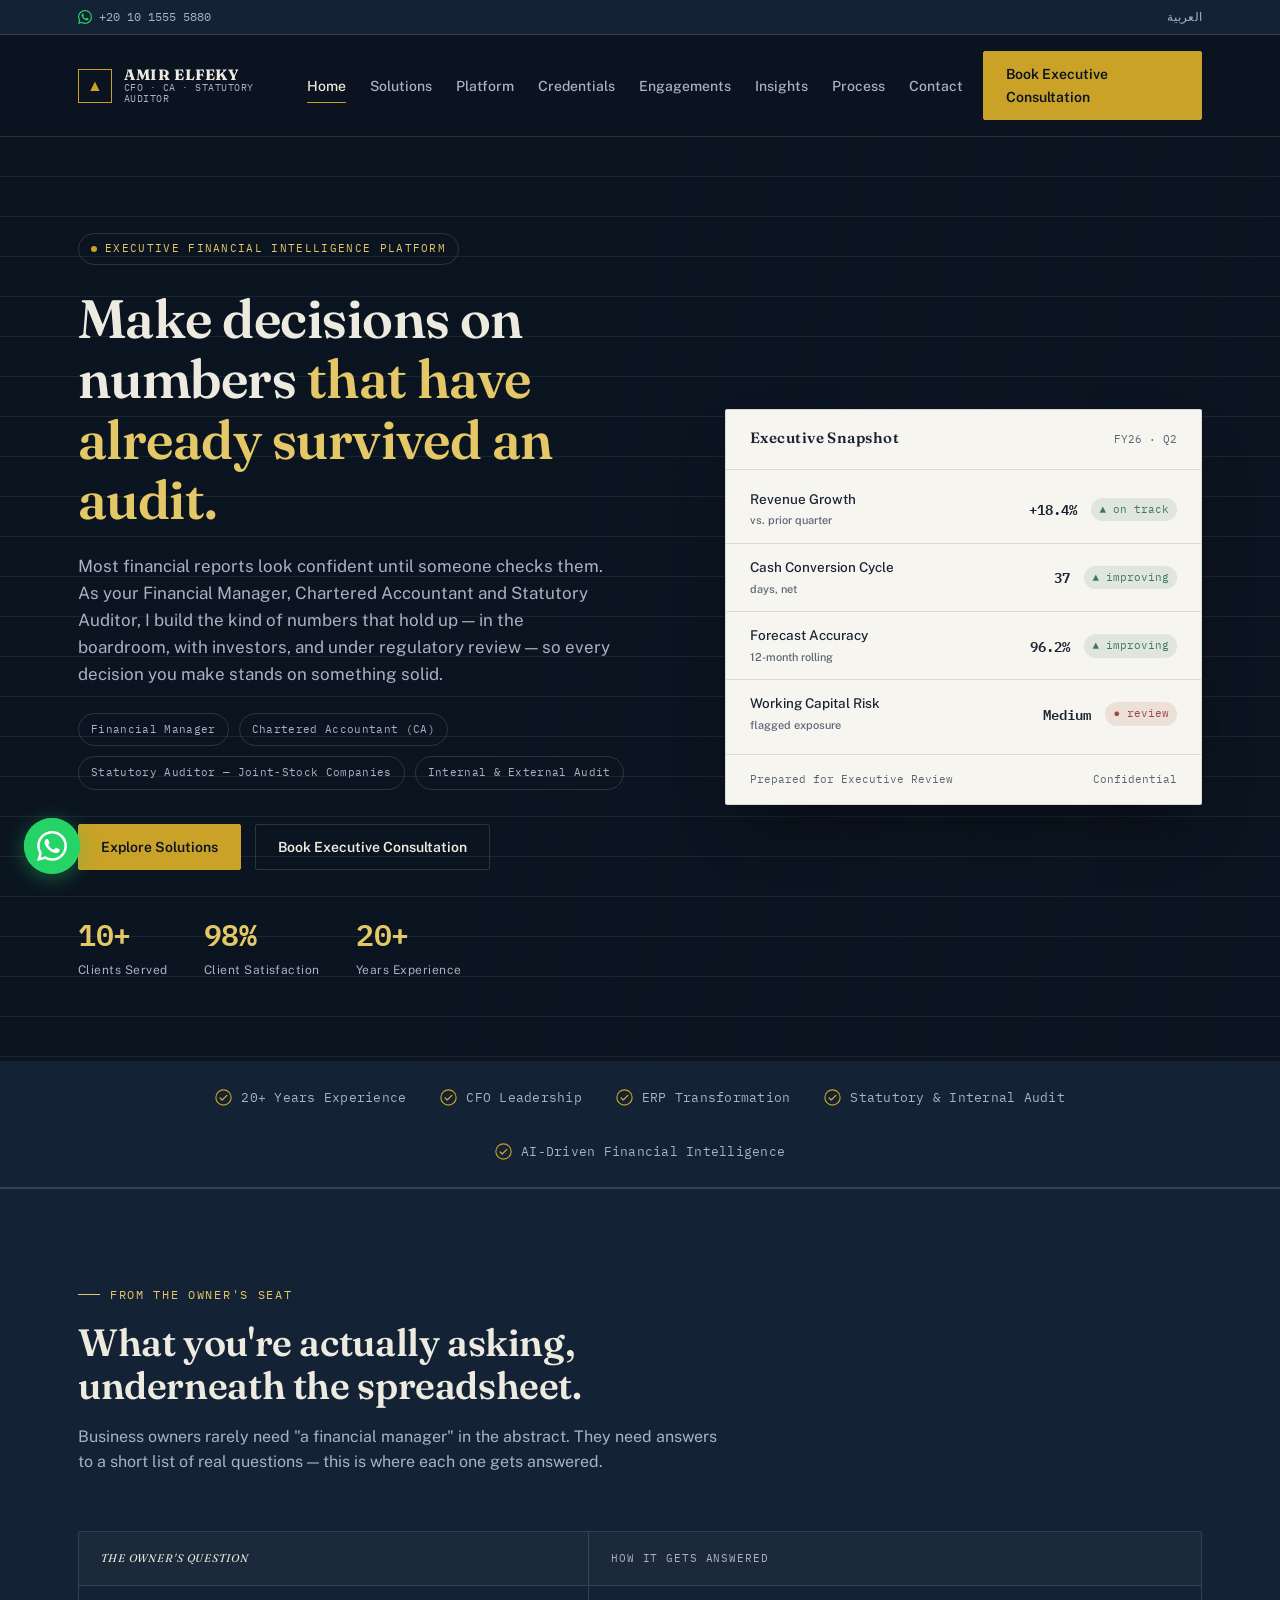
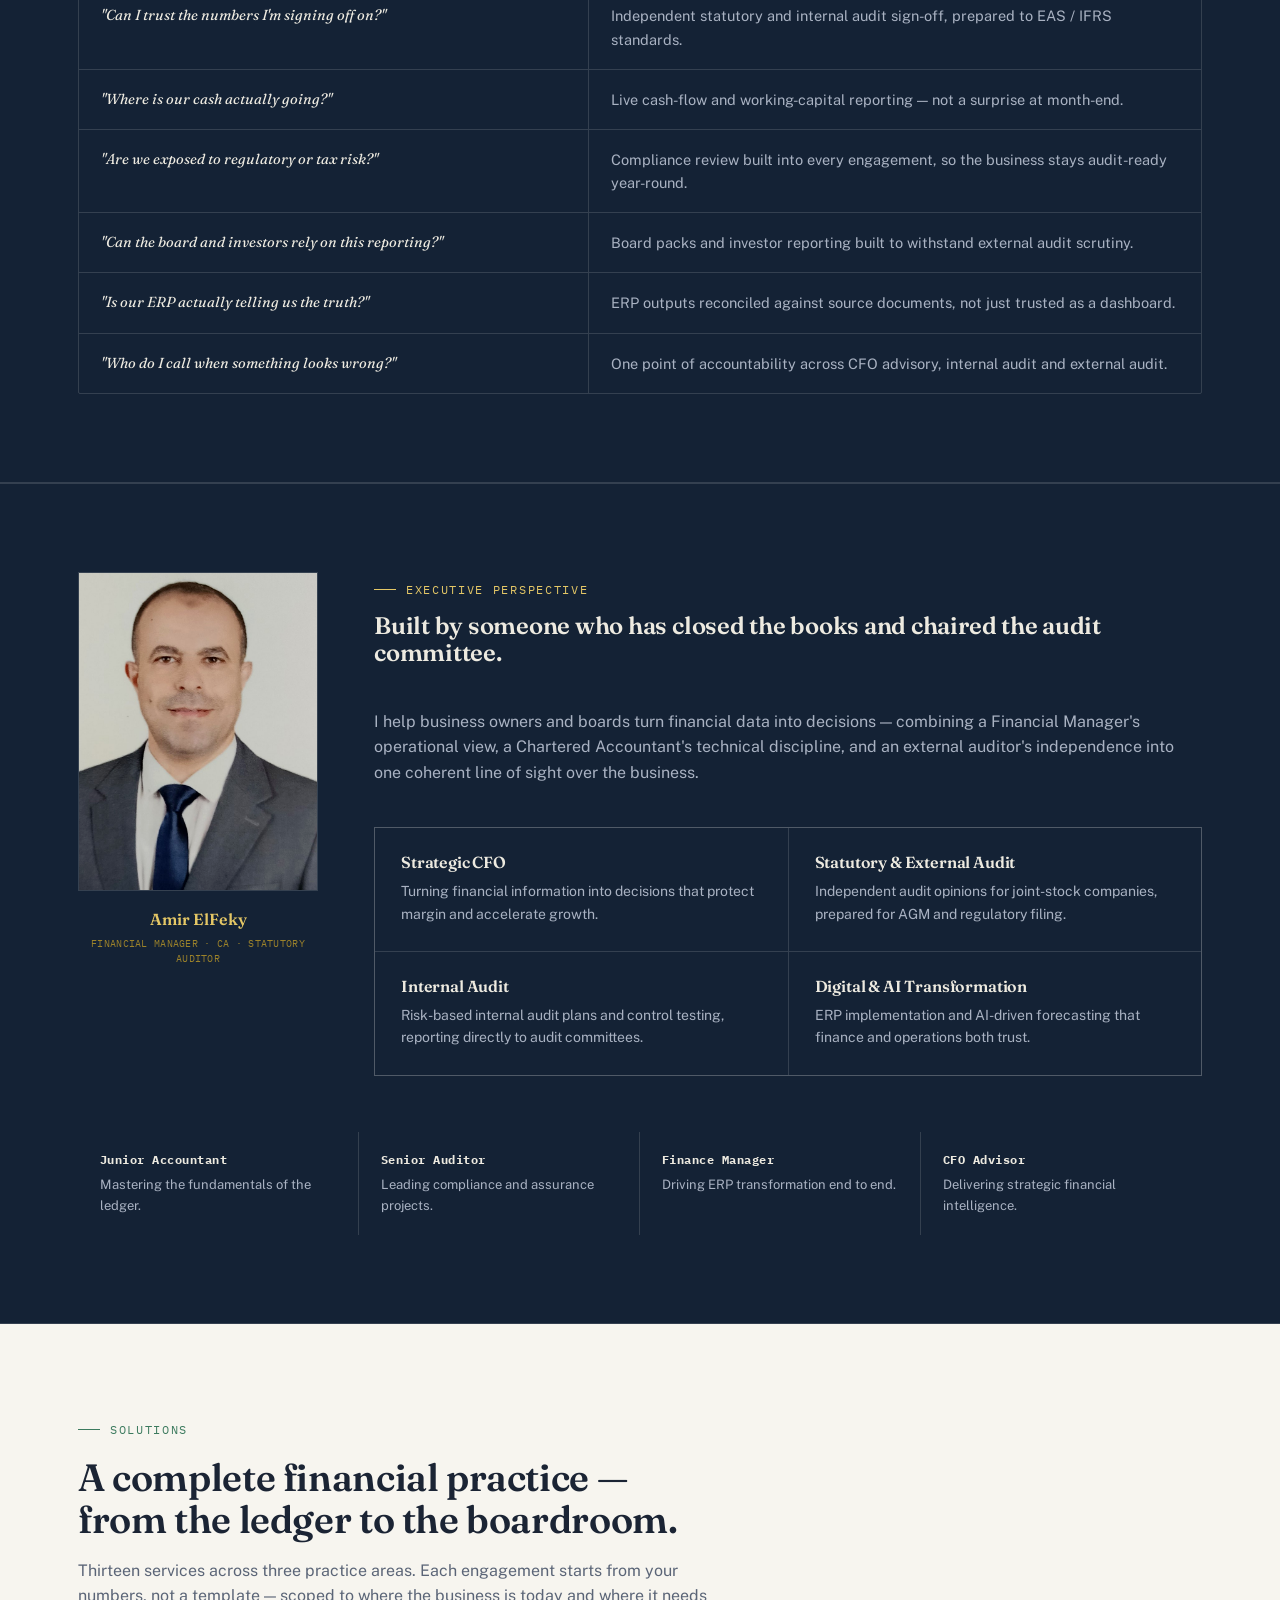
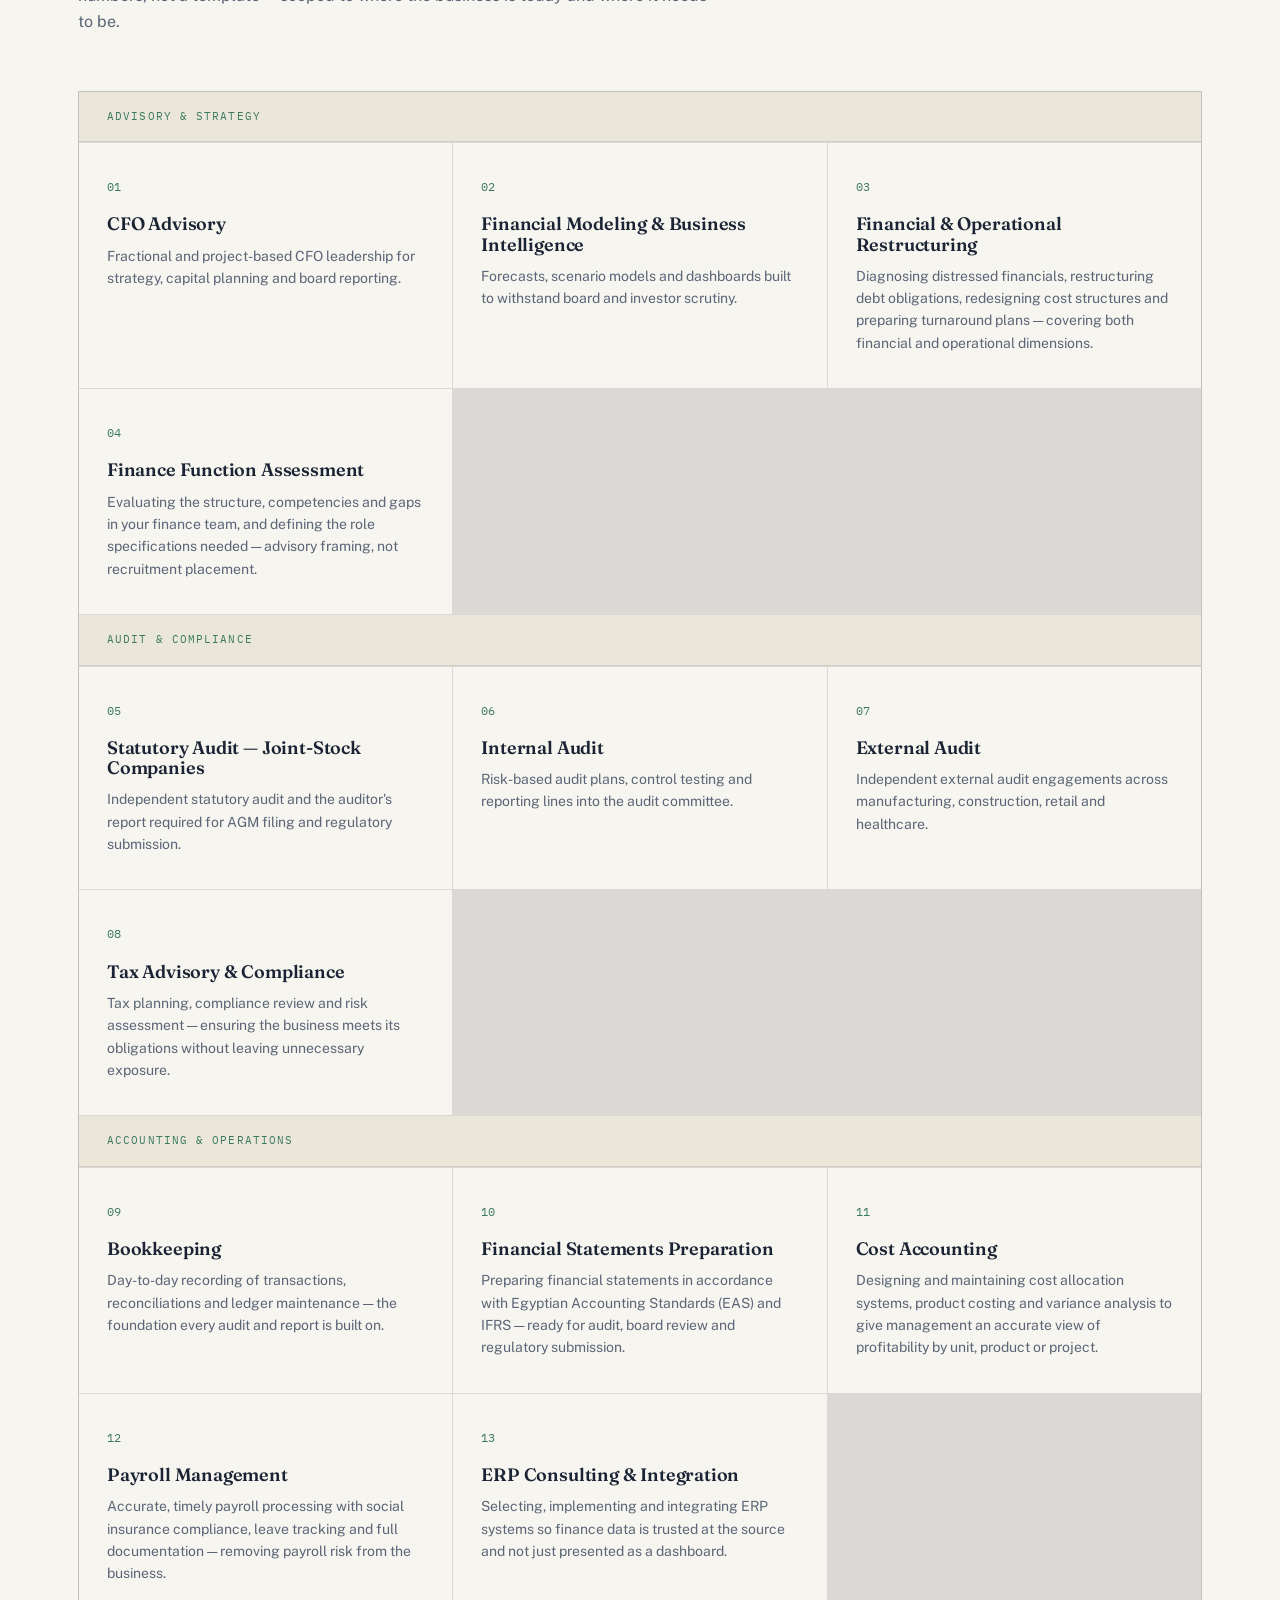
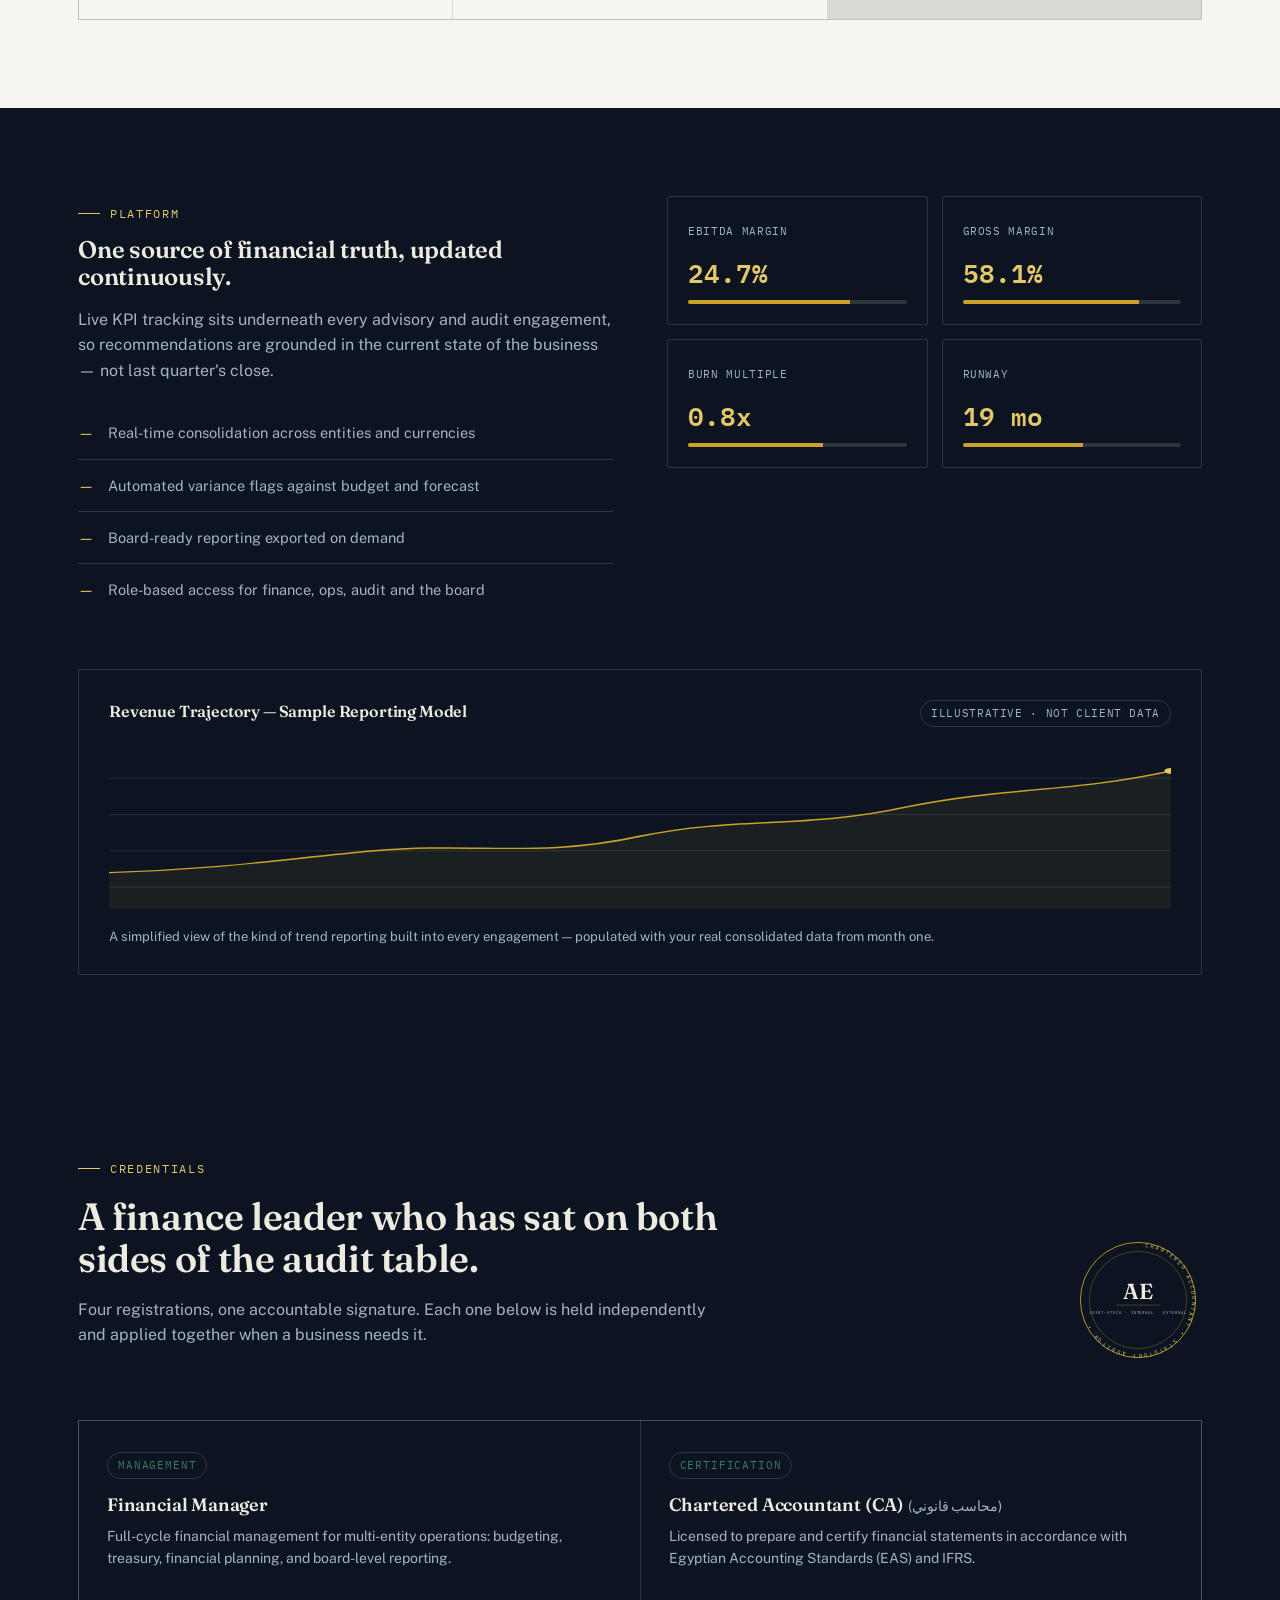
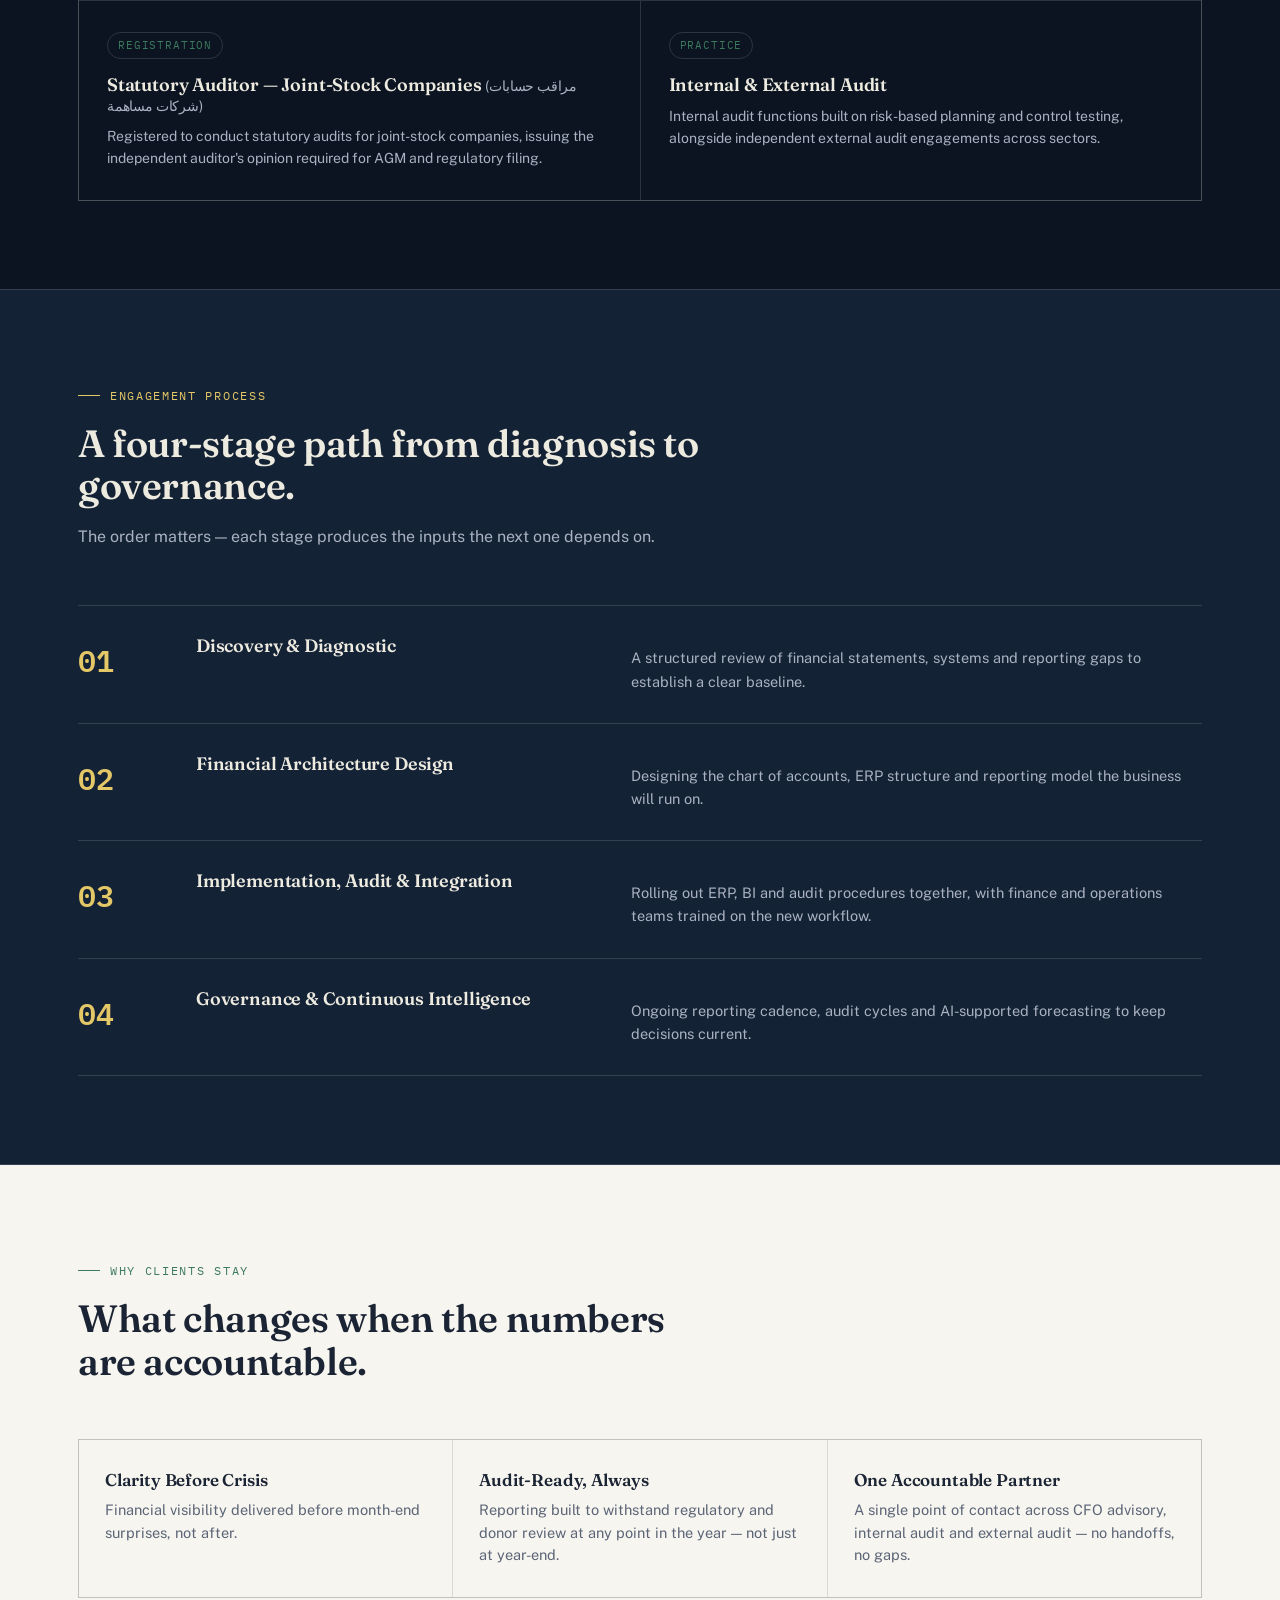
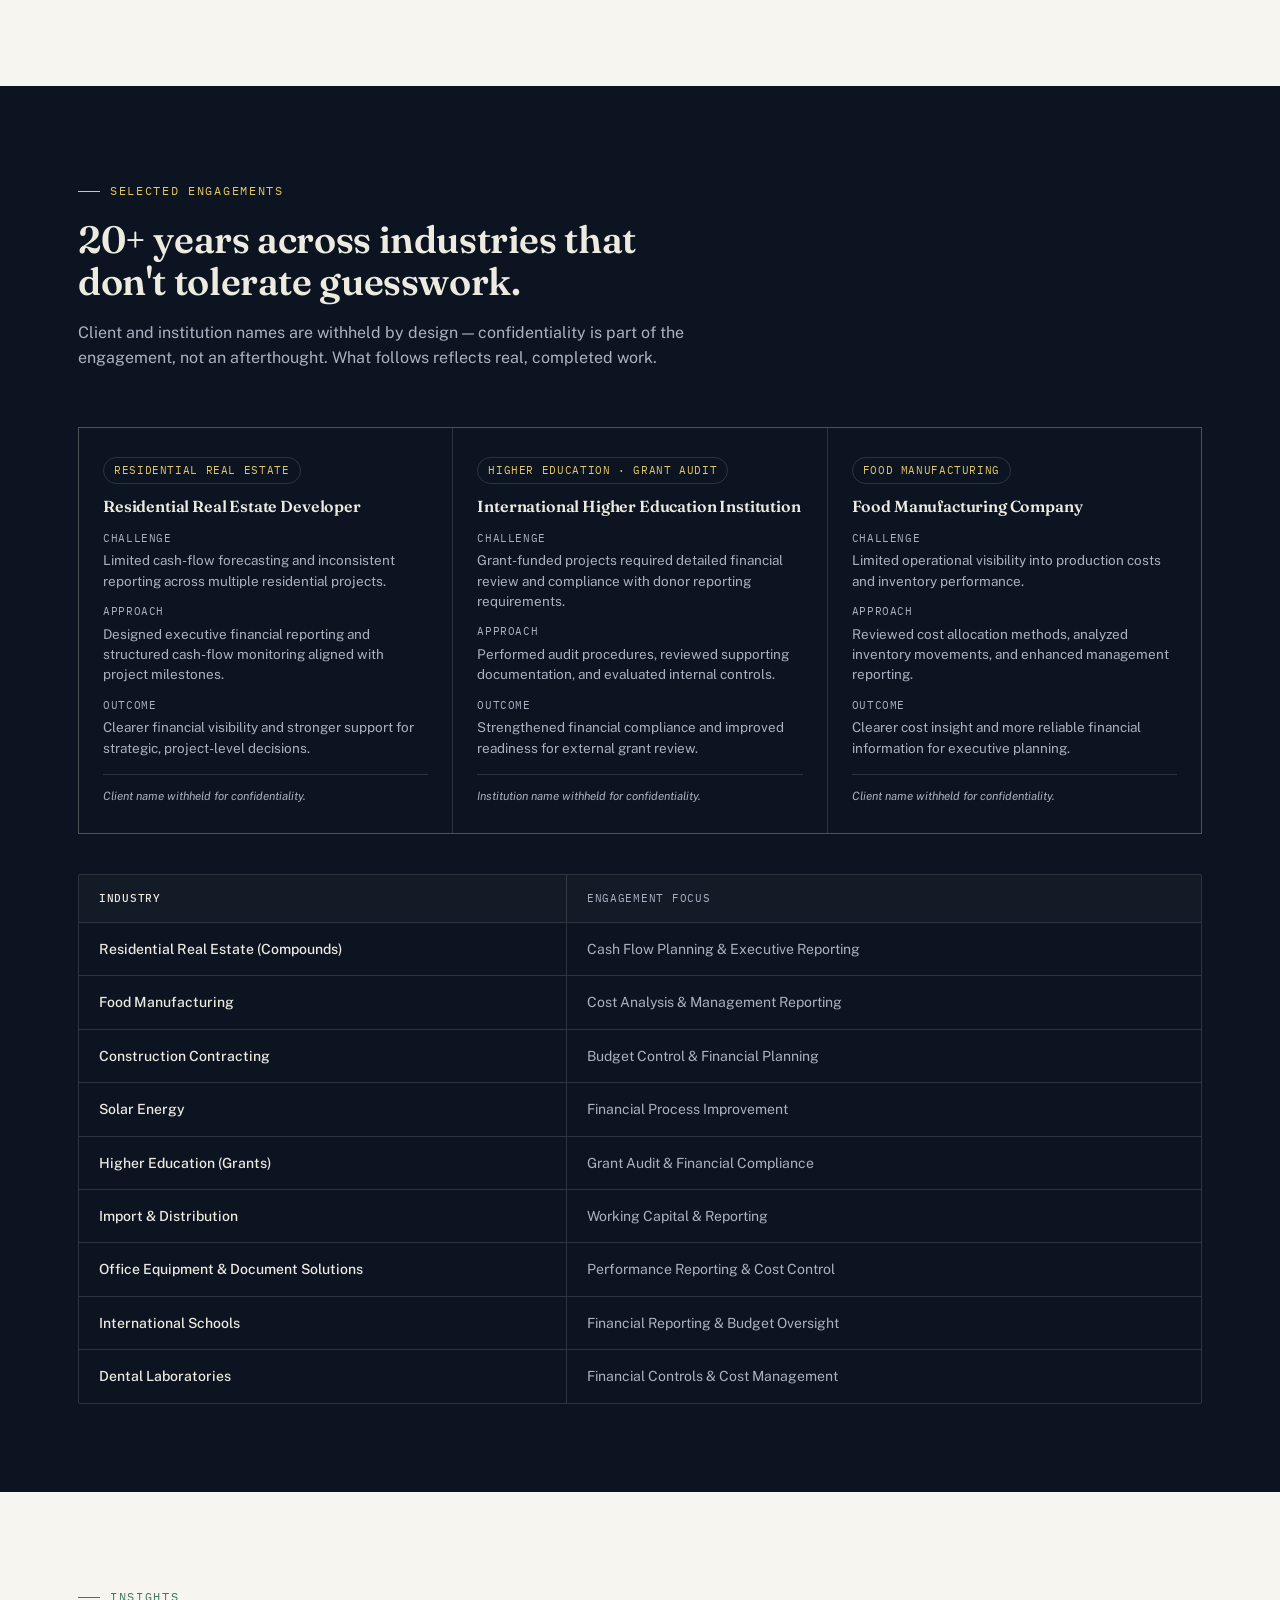
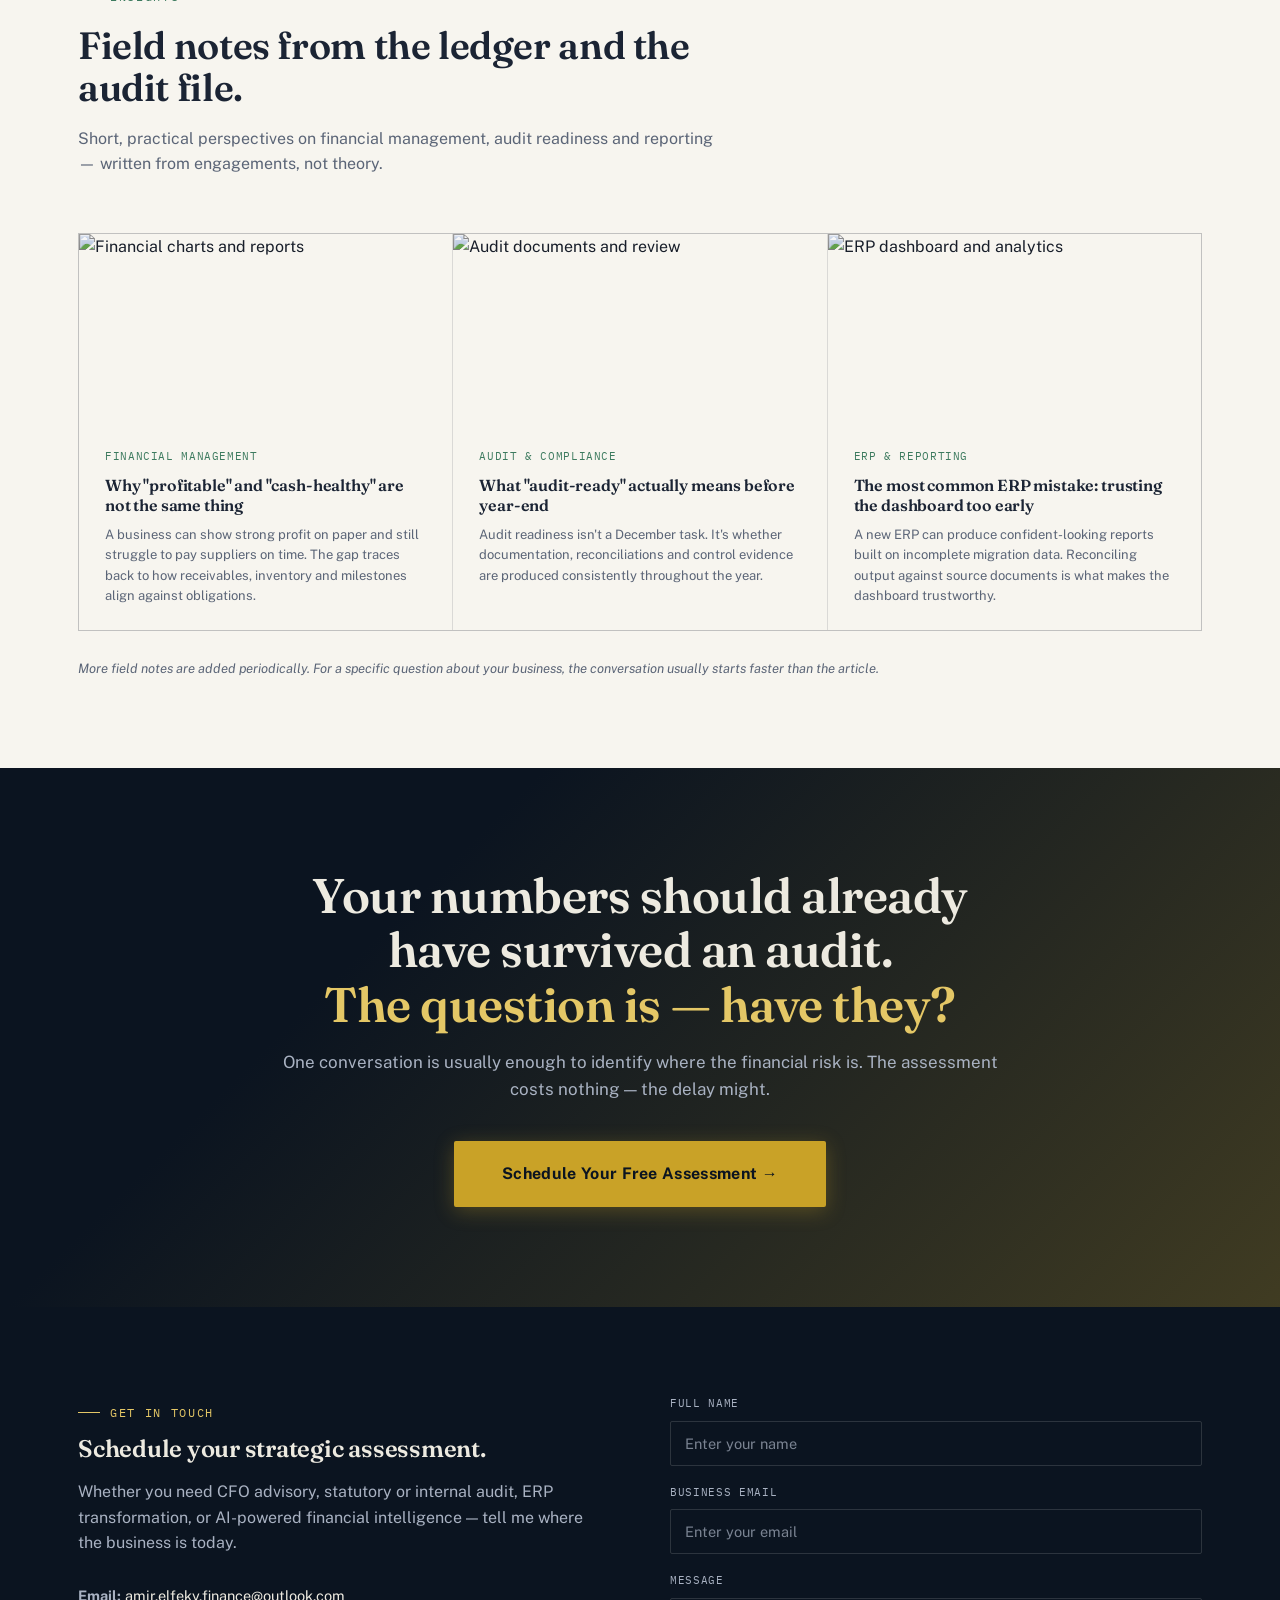
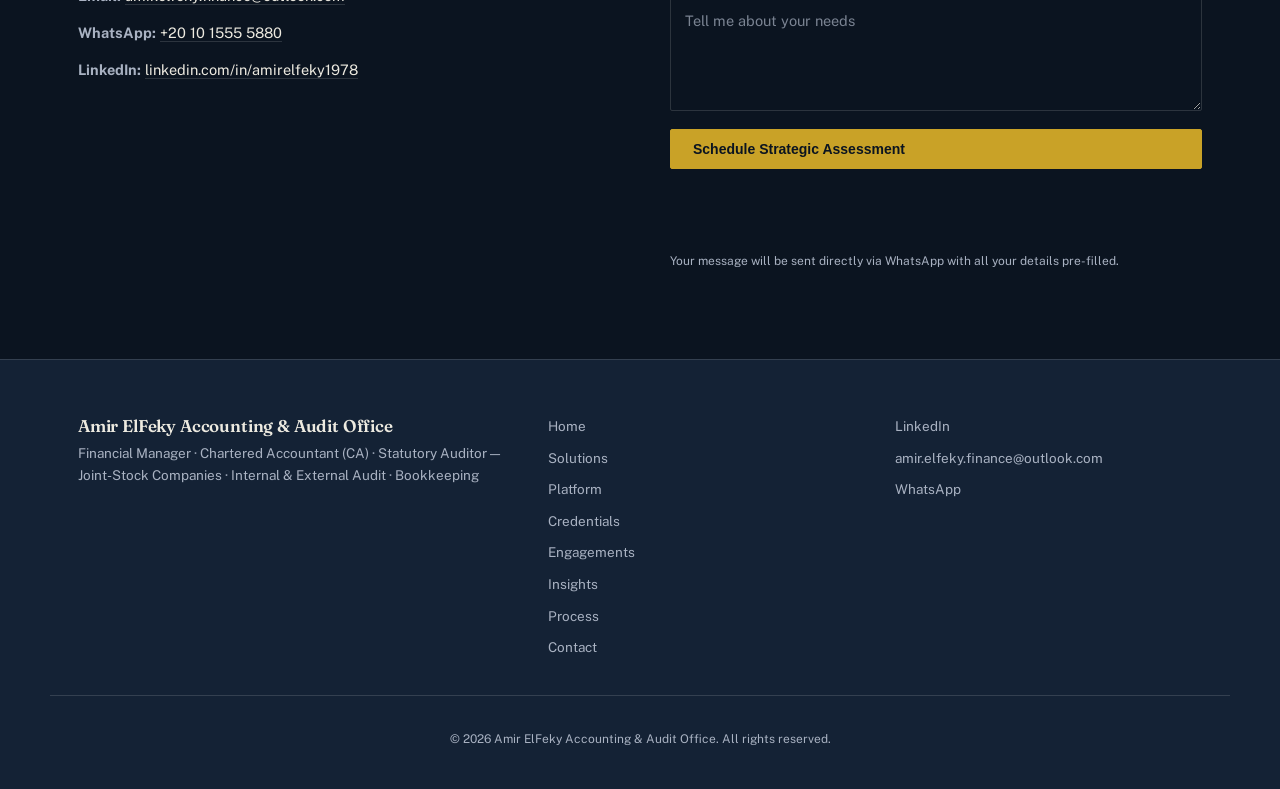
==== commit 120c4fb7: "Update Open Graph meta tags in index.html" ====
--- a/index.html
+++ b/index.html
@@ -19,8 +19,11 @@
 <meta property="og:locale" content="en_US">
 <meta property="og:title" content="Amir ElFeky | Financial Manager & Chartered Accountant (CA)">
 <meta property="og:description" content="CFO advisory, statutory & internal audit, ERP integration and financial intelligence for business owners and boards.">
-<meta property="og:image" content="https://amirfinance.example.com/assets/og-cover.jpg">
-<meta property="og:url" content="https://amirfinance.example.com/">
+<meta property="og:image" content="https://amieelfeky.github.io/amir-finance/assets/social/og-en.jpg">
+<meta property="og:image:width" content="1200">
+<meta property="og:image:height" content="630">
+<meta property="og:image:alt" content="Amir ElFeky — Financial Manager, Chartered Accountant and Statutory Auditor">
+<meta property="og:url" content="https://amieelfeky.github.io/amir-finance/">
 <meta name="twitter:card" content="summary_large_image">
 <meta name="twitter:title" content="Amir ElFeky | Financial Manager, Chartered Accountant & Statutory Auditor">
 <meta name="twitter:description" content="Make decisions on numbers that have already survived an audit — CFO advisory, statutory and internal audit, ERP and financial intelligence.">
--- a/css/style.css
+++ b/css/style.css
@@ -1,10 +1,11 @@
 
 
+
 /* =========================================================
 AMIR ELFEKY — EXECUTIVE FINANCIAL INTELLIGENCE
 Design language: financial ledger / statement aesthetic
 ========================================================= */
-
+ 
 :root{
 --ink:#0B1420;
 --ink-soft:#142235;
@@ -26,14 +27,14 @@
 --mono: "IBM Plex Mono", monospace;
 --maxw: 1180px;
 }
-
+ 
 *{ box-sizing:border-box; }
 html{ scroll-behavior:smooth; overflow-x:hidden; }
 @media (prefers-reduced-motion: reduce){
 html{ scroll-behavior:auto; }
 *{ animation-duration:0.001ms !important; animation-iteration-count:1 !important; transition-duration:0.001ms !important; }
 }
-
+ 
 body{
 margin:0;
 background:var(--ink);
@@ -44,23 +45,23 @@
 overflow-x:hidden;
 max-width:100vw;
 }
-
+ 
 a{ color:inherit; }
 img{ max-width:100%; display:block; }
 .container{ max-width:var(--maxw); margin:0 auto; padding:0 28px; }
-
+ 
 .skip-link{
 position:absolute; left:-999px; top:0;
 background:var(--gold); color:var(--ink); padding:10px 16px;
 font-family:var(--body); font-weight:600; z-index:200; border-radius:var(--radius);
 }
 .skip-link:focus{ left:12px; top:12px; }
-
+ 
 :focus-visible{ outline:2px solid var(--gold); outline-offset:3px; }
-
+ 
 h1,h2,h3,h4{ font-family:var(--display); font-weight:600; line-height:1.12; margin:0; color:var(--text-on-ink); letter-spacing:-0.01em; }
 .on-paper h1, .on-paper h2, .on-paper h3, .on-paper h4{ color:var(--text-on-paper); }
-
+ 
 .eyebrow{
 font-family:var(--mono); font-size:12px; letter-spacing:0.14em; text-transform:uppercase;
 color:var(--gold-soft); display:inline-flex; align-items:center; gap:10px; margin-bottom:14px;
@@ -68,13 +69,13 @@
 .eyebrow::before{ content:""; width:22px; height:1px; background:var(--gold-soft); display:inline-block; }
 .on-paper .eyebrow{ color:var(--ledger-green); }
 .on-paper .eyebrow::before{ background:var(--ledger-green); }
-
+ 
 /* ===== SCROLL PROGRESS ===== */
 .scroll-progress{
 position:fixed; top:0; left:0; height:2px; width:0%;
 background:var(--gold); z-index:300; transition:width .08s linear;
 }
-
+ 
 /* ===== SCROLL REVEAL =====
 Progressive enhancement: content is visible by default so it can NEVER
 stay hidden if JS is slow, blocked, or errors out on a mobile connection.
@@ -87,7 +88,7 @@
 @media (prefers-reduced-motion: reduce){
 html.js-ready .reveal{ opacity:1; transform:none; transition:none; }
 }
-
+ 
 /* ===== NAVBAR ===== */
 .navbar{
 position:sticky; top:0; z-index:100;
@@ -104,7 +105,7 @@
 .logo-text{ display:flex; flex-direction:column; line-height:1.15; }
 .logo-text strong{ font-family:var(--display); font-size:15px; letter-spacing:0.04em; }
 .logo-text span{ font-family:var(--mono); font-size:9.5px; color:var(--text-on-ink-dim); letter-spacing:0.05em; }
-
+ 
 .navigation{ display:flex; gap:24px; }
 .navigation a{
 text-decoration:none; font-size:14px; color:var(--text-on-ink-dim);
@@ -118,7 +119,7 @@
 background:var(--gold); transform:scaleX(0); transition:transform .25s ease;
 }
 .navigation a:hover::after{ transform:scaleX(1); }
-
+ 
 .btn{
 display:inline-flex; align-items:center; gap:8px; position:relative; overflow:hidden;
 background:var(--gold); color:var(--ink); text-decoration:none;
@@ -137,21 +138,21 @@
 @media (prefers-reduced-motion: reduce){
 .btn::after{ display:none; }
 }
-
+ 
 .nav-lang-mobile{ display:none; }
-
+ 
 .nav-toggle{ display:none; background:none; border:1px solid var(--line); color:var(--text-on-ink); padding:8px 10px; border-radius:var(--radius); font-size:16px; }
-
+ 
 /* ===== UTILITY BAR (slim strip above main nav) ===== */
 .utility-bar{ background:var(--ink-soft); border-bottom:1px solid var(--line); }
 .utility-bar-inner{ display:flex; align-items:center; justify-content:space-between; padding:8px 28px; gap:16px; }
-
+ 
 .lang-switch{
 font-family:var(--mono); font-size:11.5px; letter-spacing:0.02em; text-decoration:none;
 color:var(--text-on-ink-dim); transition:color .2s ease;
 }
 .lang-switch:hover{ color:var(--gold-soft); }
-
+ 
 .nav-phone{
 display:flex; align-items:center; gap:7px; text-decoration:none;
 color:var(--text-on-ink-dim); font-family:var(--mono); font-size:11.5px;
@@ -159,7 +160,7 @@
 }
 .nav-phone svg{ width:14px; height:14px; fill:#25D366; flex-shrink:0; }
 .nav-phone:hover{ color:var(--gold-soft); }
-
+ 
 /* ===== HERO ===== */
 .hero{
 padding:96px 0 80px; position:relative; overflow:hidden;
@@ -193,18 +194,18 @@
 .hero h1{ font-size:clamp(34px,4.6vw,54px); margin-bottom:22px; }
 .gradient-text{ color:var(--gold-soft); }
 .hero-description{ font-size:17px; color:var(--text-on-ink-dim); max-width:540px; margin-bottom:24px; }
-
+ 
 .credential-tags{ list-style:none; margin:0 0 34px; padding:0; display:flex; flex-wrap:wrap; gap:10px; }
 .credential-tags li{
 font-family:var(--mono); font-size:11px; letter-spacing:0.03em;
 border:1px solid var(--line); padding:7px 12px; border-radius:999px; color:var(--text-on-ink-dim);
 }
-
+ 
 .hero-buttons{ display:flex; flex-wrap:wrap; gap:14px; margin-bottom:48px; }
 .hero-metrics{ display:flex; gap:36px; flex-wrap:wrap; }
 .metric h2{ font-family:var(--mono); font-size:30px; color:var(--gold-soft); margin-bottom:4px; font-weight:600; }
 .metric span{ font-size:12px; color:var(--text-on-ink-dim); letter-spacing:0.04em; }
-
+ 
 /* ledger panel — signature element */
 .ledger-panel{
 background:var(--paper); color:var(--text-on-paper); border-radius:var(--radius);
@@ -228,14 +229,14 @@
 .delta.up{ color:var(--ledger-green); background:rgba(60,122,94,0.12); }
 .delta.watch{ color:var(--ledger-red); background:rgba(154,75,63,0.12); }
 .ledger-foot{ display:flex; justify-content:space-between; padding:16px 24px; font-family:var(--mono); font-size:11px; color:var(--text-on-paper-dim); border-top:1px solid var(--line-dark); }
-
+ 
 /* ===== SECTION SHELL ===== */
 section{ padding:88px 0; }
 .section-head{ max-width:640px; margin-bottom:56px; }
 .section-head h2{ font-size:clamp(26px,3.2vw,38px); margin-top:4px; }
 .section-head p{ color:var(--text-on-ink-dim); margin-top:16px; font-size:16px; }
 .on-paper .section-head p{ color:var(--text-on-paper-dim); }
-
+ 
 /* ===== TRUST BAR ===== */
 .trust-bar{ padding:26px 0; background:var(--ink-soft); border-bottom:1px solid var(--line); }
 .trust-bar-inner{ display:flex; flex-wrap:wrap; justify-content:center; gap:34px; }
@@ -243,7 +244,7 @@
 .trust-check{ width:17px; height:17px; flex-shrink:0; }
 .trust-check circle{ fill:none; stroke:var(--gold); stroke-width:1.3; }
 .trust-check path{ fill:none; stroke:var(--gold); stroke-width:1.6; stroke-linecap:round; stroke-linejoin:round; }
-
+ 
 /* ===== OWNER'S LENS ===== */
 .owner-lens{ background:var(--ink-soft); border-top:1px solid var(--line); border-bottom:1px solid var(--line); }
 .owner-table{ display:grid; gap:0; border:1px solid var(--line); border-radius:var(--radius); overflow:hidden; }
@@ -254,12 +255,12 @@
 .owner-row > div:last-child{ color:var(--text-on-ink-dim); }
 .owner-row-head{ background:rgba(255,255,255,0.03); }
 .owner-row-head > div{ font-family:var(--mono); text-transform:uppercase; font-size:11px; letter-spacing:0.08em; color:var(--gold-soft); font-style:normal; }
-
+ 
 /* ===== STORY ===== */
 .executive-story{ background:var(--ink-soft); border-top:1px solid var(--line); border-bottom:1px solid var(--line); }
 .story-grid{ display:grid; grid-template-columns:240px 1fr; gap:56px; align-items:start; }
 .story-grid p{ color:var(--text-on-ink-dim); font-size:16px; }
-
+ 
 .story-portrait{ margin:0; }
 .portrait-frame{ position:relative; }
 .portrait-frame img{
@@ -270,7 +271,7 @@
 .story-portrait figcaption{ margin-top:16px; text-align:center; }
 .story-portrait figcaption strong{ display:block; font-family:var(--display); font-size:16px; color:var(--gold-soft); font-weight:600; }
 .story-portrait figcaption span{ display:block; font-family:var(--mono); font-size:9.5px; letter-spacing:0.03em; text-transform:uppercase; color:var(--gold); opacity:.75; margin-top:5px; line-height:1.5; }
-
+ 
 .story-main{ display:flex; flex-direction:column; gap:26px; }
 .story-cards{ display:grid; grid-template-columns:1fr 1fr; gap:1px; background:var(--line); border:1px solid var(--line); }
 .story-card{ background:var(--ink-soft); padding:26px; transition:transform .25s ease, background .25s ease; }
@@ -281,7 +282,7 @@
 .timeline li{ flex:1 1 200px; padding:18px 22px; border-right:1px solid var(--line); font-size:13px; color:var(--text-on-ink-dim); position:relative; }
 .timeline li:last-child{ border-right:none; }
 .timeline li strong{ display:block; color:var(--text-on-ink); font-family:var(--mono); font-size:12px; letter-spacing:0.04em; margin-bottom:6px; }
-
+ 
 /* ===== SERVICES ===== */
 .services{ background:var(--paper); color:var(--text-on-paper); }
 .services .eyebrow{ color:var(--ledger-green); }
@@ -299,7 +300,7 @@
 .service-card h3{ color:var(--text-on-paper); font-size:18px; margin-bottom:10px; }
 .service-num{ font-family:var(--mono); font-size:12px; color:var(--ledger-green); margin-bottom:18px; display:block; }
 .service-card p{ font-size:14px; color:var(--text-on-paper-dim); margin:0; }
-
+ 
 /* ===== DASHBOARD / PLATFORM ===== */
 .platform-grid{ display:grid; grid-template-columns:1fr 1fr; gap:54px; align-items:start; }
 .platform-lead{ color:var(--text-on-ink-dim); margin-top:16px; font-size:16px; }
@@ -314,7 +315,7 @@
 .platform-list li{ display:flex; gap:14px; padding:14px 0; border-top:1px solid var(--line); font-size:14.5px; color:var(--text-on-ink-dim); }
 .platform-list li:first-child{ border-top:none; }
 .platform-list li::before{ content:"—"; color:var(--gold-soft); flex-shrink:0; }
-
+ 
 /* ===== CHART PANEL (illustrative) ===== */
 .chart-panel{ margin-top:54px; border:1px solid var(--line); border-radius:var(--radius); padding:30px 30px 26px; }
 .chart-panel-head{ display:flex; justify-content:space-between; align-items:baseline; flex-wrap:wrap; gap:10px; margin-bottom:22px; }
@@ -335,12 +336,12 @@
 .chart-line{ stroke-dashoffset:0; transition:none; }
 .chart-dot{ opacity:1; transition:none; }
 }
-
+ 
 /* ===== CREDENTIALS (CV) ===== */
 .credentials{ background:var(--ink); }
 .credentials-head{ display:flex; justify-content:space-between; align-items:flex-end; gap:40px; flex-wrap:wrap; margin-bottom:56px; }
 .credentials-head .section-head{ margin-bottom:0; }
-
+ 
 .audit-seal{ width:128px; height:128px; flex-shrink:0; }
 .audit-seal .seal-ring-outer, .audit-seal .seal-ring-inner{ fill:none; stroke:var(--gold); }
 .audit-seal .seal-ring-outer{ stroke-width:1.4; }
@@ -349,7 +350,7 @@
 .audit-seal .seal-monogram{ font-family:var(--display); font-size:34px; fill:var(--text-on-ink); font-weight:600; }
 .audit-seal .seal-sub{ font-family:var(--mono); font-size:7px; letter-spacing:1.5px; fill:var(--text-on-ink-dim); }
 .audit-seal .seal-divider{ stroke:var(--gold); stroke-width:0.8; opacity:.6; }
-
+ 
 .seal-stamp{ opacity:1; transform:none; }
 html.js-ready .seal-stamp{
 opacity:0; transform:scale(1.3) rotate(-8deg);
@@ -359,7 +360,7 @@
 @media (prefers-reduced-motion: reduce){
 html.js-ready .seal-stamp{ opacity:1; transform:none; transition:none; }
 }
-
+ 
 .cred-grid{ display:grid; grid-template-columns:repeat(2,1fr); gap:1px; background:var(--line); border:1px solid var(--line); }
 .cred-card{ background:var(--ink); padding:30px 28px; transition:transform .25s ease, background .25s ease; }
 .cred-card:hover{ transform:translateY(-3px); background:#101c2c; }
@@ -371,8 +372,8 @@
 .cred-ar{ font-family:var(--body); font-size:14px; font-weight:400; color:var(--text-on-ink-dim); }
 .cred-card p{ font-size:14px; color:var(--text-on-ink-dim); margin:0; }
 .cred-note{ margin-top:24px; font-size:12.5px; color:var(--text-on-ink-dim); border-top:1px solid var(--line); padding-top:18px; }
-
-
+ 
+ 
 /* ===== PROCESS ===== */
 .process{ background:var(--ink-soft); border-top:1px solid var(--line); border-bottom:1px solid var(--line); }
 .process-rows{ border-top:1px solid var(--line); }
@@ -380,7 +381,7 @@
 .process-row .pnum{ font-family:var(--mono); font-size:30px; color:var(--gold-soft); font-weight:600; }
 .process-row h3{ font-size:18px; }
 .process-row p{ margin:10px 0 0; color:var(--text-on-ink-dim); font-size:14.5px; }
-
+ 
 /* ===== WHY CLIENTS STAY (honest value statements, no fabricated quotes) ===== */
 .client-value{ background:var(--paper); color:var(--text-on-paper); }
 .client-value .eyebrow{ color:var(--ledger-green); }
@@ -390,7 +391,7 @@
 .value-card:hover{ transform:translateY(-3px); background:#FBFAF6; }
 .value-card h3{ font-size:17px; margin-bottom:10px; }
 .value-card p{ font-size:14.5px; color:var(--text-on-paper-dim); margin:0; line-height:1.55; }
-
+ 
 /* ===== SELECTED ENGAGEMENTS ===== */
 .engagements{ background:var(--ink); }
 .engagement-grid{ display:grid; grid-template-columns:repeat(3,1fr); gap:1px; background:var(--line); border:1px solid var(--line); margin-bottom:40px; }
@@ -409,7 +410,7 @@
 .engagement-card dt:first-child{ margin-top:0; }
 .engagement-card dd{ margin:4px 0 0; font-size:13.5px; color:var(--text-on-ink-dim); line-height:1.5; }
 .eng-note{ margin:16px 0 0; font-size:11.5px; color:var(--text-on-ink-dim); font-style:italic; border-top:1px solid var(--line); padding-top:12px; }
-
+ 
 .industries-table{ border:1px solid var(--line); border-radius:var(--radius); overflow:hidden; }
 .ind-row{ display:grid; grid-template-columns:1fr 1.3fr; border-top:1px solid var(--line); }
 .ind-row:first-child{ border-top:none; }
@@ -418,7 +419,7 @@
 .ind-row > div:last-child{ color:var(--text-on-ink-dim); }
 .ind-row-head{ background:rgba(255,255,255,0.03); }
 .ind-row-head > div{ font-family:var(--mono); text-transform:uppercase; font-size:10.5px; letter-spacing:0.07em; color:var(--gold-soft); font-weight:400; }
-
+ 
 /* ===== INSIGHTS ===== */
 .insights{ background:var(--paper); color:var(--text-on-paper); }
 .insights .eyebrow{ color:var(--ledger-green); }
@@ -435,7 +436,7 @@
 .insight-card h3{ font-size:16.5px; margin:0; line-height:1.3; }
 .insight-card p{ font-size:13.5px; color:var(--text-on-paper-dim); margin:0; line-height:1.55; flex:1; }
 .insights-note{ font-size:13px; color:var(--text-on-paper-dim); font-style:italic; margin:0; }
-
+ 
 /* ===== CTA BAND ===== */
 .cta-band{
 position:relative; padding:110px 0; text-align:center; overflow:hidden;
@@ -449,7 +450,7 @@
 .cta-band p{ font-size:17px; color:var(--text-on-ink-dim); max-width:560px; margin:0 auto 40px; }
 .cta-band .btn{ font-size:15px; padding:14px 32px; }
 @media (max-width:900px){ .cta-band{ background-attachment:scroll; padding:80px 0; } }
-
+ 
 /* ===== WHATSAPP FLOATING BUTTON ===== */
 .wa-float{
 position:fixed; bottom:28px; right:28px; z-index:90;
@@ -471,7 +472,7 @@
 [dir="rtl"] .wa-float{ right:auto; left:28px; }
 [dir="rtl"] .wa-float .wa-tooltip{ right:auto; left:68px; }
 @media (max-width:600px){ .wa-float{ bottom:20px; right:16px; width:52px; height:52px; } [dir="rtl"] .wa-float{ right:auto; left:16px; } }
-
+ 
 /* ===== CONTACT ===== */
 .contact{ position:relative; }
 .contact-grid{ display:grid; grid-template-columns:1fr 1fr; gap:60px; }
@@ -480,7 +481,7 @@
 .contact-info p{ margin:0; color:var(--text-on-ink-dim); }
 .contact-info a{ color:var(--text-on-ink); text-decoration:none; border-bottom:1px solid var(--line); }
 .contact-info a:hover{ border-color:var(--gold); }
-
+ 
 .contact-form{ display:grid; gap:18px; }
 .form-group{ display:grid; gap:8px; }
 .form-group label{ font-family:var(--mono); font-size:11px; letter-spacing:0.06em; text-transform:uppercase; color:var(--text-on-ink-dim); }
@@ -495,7 +496,7 @@
 .form-status.ok{ color:var(--ledger-green); }
 .form-status.err{ color:var(--ledger-red); }
 .contact-form .btn[disabled]{ opacity:.6; cursor:not-allowed; transform:none; }
-
+ 
 /* ===== FOOTER ===== */
 .footer{ background:var(--ink-soft); border-top:1px solid var(--line); padding:56px 0 28px; }
 .footer-grid{ display:grid; grid-template-columns:1.4fr 1fr 1fr; gap:40px; padding-bottom:36px; }
@@ -505,7 +506,7 @@
 .footer-links a, .footer-social a{ text-decoration:none; color:var(--text-on-ink-dim); }
 .footer-links a:hover, .footer-social a:hover{ color:var(--gold-soft); }
 .footer-bottom{ border-top:1px solid var(--line); padding-top:22px; font-size:12px; color:var(--text-on-ink-dim); text-align:center; }
-
+ 
 /* ===== RESPONSIVE ===== */
 @media (max-width: 980px){
 .navigation{ display:none; }
@@ -540,7 +541,7 @@
 .hero{ padding:64px 0 56px; }
 section{ padding:60px 0; }
 }
-
+ 
 /* Touch devices: hover-only lift/shine effects add no value and can feel
 sluggish on lower-powered phones, so we scope them to real hover support. */
 @media (hover: none){
@@ -550,7 +551,7 @@
 }
 .btn::after{ display:none; }
 }
-
+ 
 /* =========================================================
 RTL SUPPORT — scoped entirely to [dir="rtl"], zero effect
 on the English (LTR) version.
@@ -574,19 +575,19 @@
 [dir="rtl"] .ind-row > div:first-child{ border-left:none; border-bottom:1px solid var(--line); }
 [dir="rtl"] .process-row{ grid-template-columns:50px 1fr; }
 }
-
+ 
 /* =========================================================
 HERO BACKGROUND IMAGE — dark-tinted photo behind the grid
 ========================================================= */
 .hero-bg-img{
 position:absolute; inset:0; z-index:0;
-background:url('https://images.unsplash.com/photo-1600880292203-757bb62b4baf?w=1600&q=75&auto=format&fit=crop')
+background:url('https://images.unsplash.com/photo-1600880292203-757bb62b4baf?w=2000&q=85&auto=format&fit=crop')
 center/cover no-repeat;
 filter:brightness(0.18) saturate(0.4);
 }
 .hero::before{ z-index:1; }
 .hero .container.hero-grid{ position:relative; z-index:2; }
-
+ 
 /* =========================================================
 WHATSAPP FLOATING BUTTON
 ========================================================= */
@@ -609,7 +610,7 @@
 }
 [dir="rtl"] .wa-float{ left:auto; right:24px; }
 @media (prefers-reduced-motion: reduce){ .wa-pulse{ animation:none; } }
-
+ 
 /* =========================================================
 CTA BANNER — full-width dramatic section before contact
 ========================================================= */
@@ -641,7 +642,7 @@
 background:var(--gold-soft); transform:translateY(-3px);
 box-shadow:0 8px 32px rgba(201,162,39,0.45);
 }
-
+ 
 /* =========================================================
 INSIGHT CARDS WITH IMAGES
 ========================================================= */
@@ -662,12 +663,13 @@
 }
 .insight-card h3{ font-size:16px; margin-bottom:9px; line-height:1.3; }
 .insight-card p{ font-size:13px; color:var(--text-on-paper-dim); margin:0; line-height:1.55; }
-
+ 
 /* =========================================================
 ANIMATED KPI NUMBERS (platform section)
 ========================================================= */
 .kpi-num{ display:block; }
-
+ 
 /* =========================================================
 MOBILE RESPONSIVE — new elements
 ========================================================= */
+ 
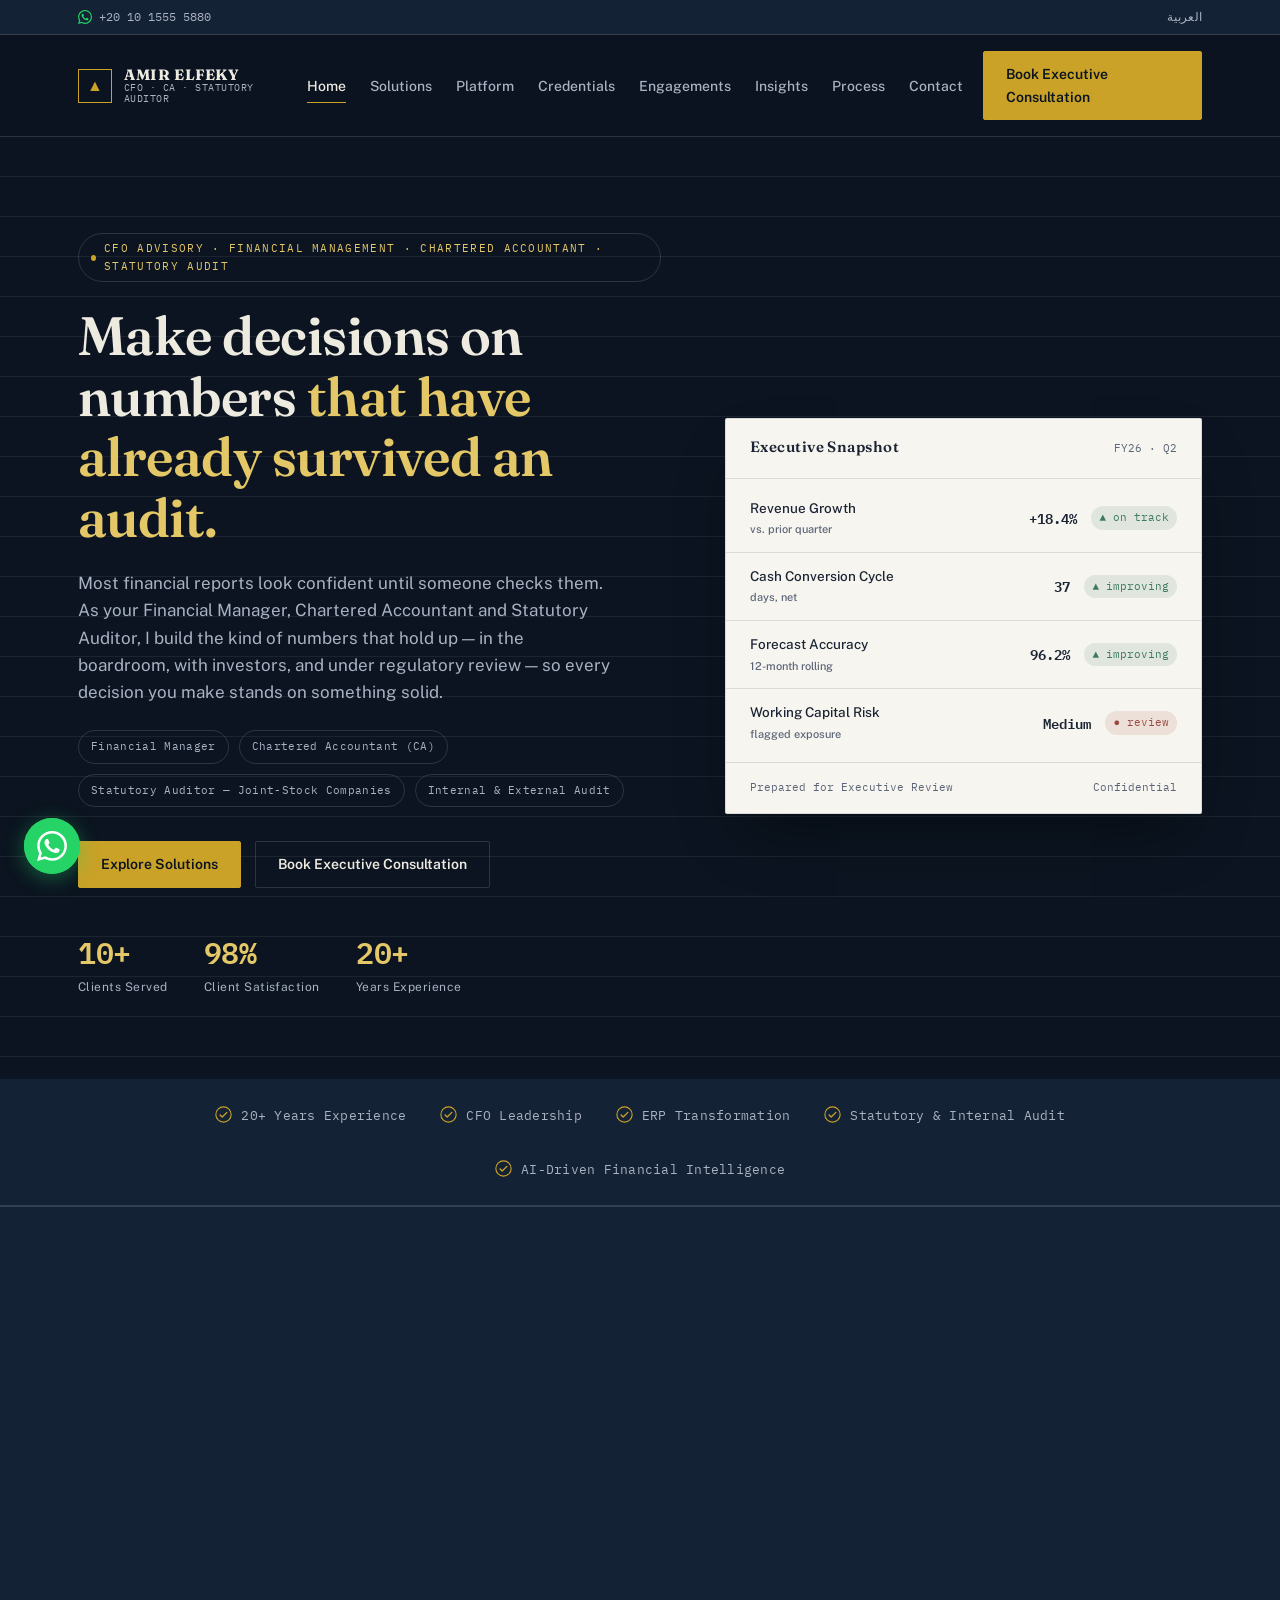
==== commit 75b22f0c: "Enhance hero section with new credential badges Added additional badges for professional credentials" ====
--- a/index.html
+++ b/index.html
@@ -27,7 +27,8 @@
 <meta name="twitter:card" content="summary_large_image">
 <meta name="twitter:title" content="Amir ElFeky | Financial Manager, Chartered Accountant & Statutory Auditor">
 <meta name="twitter:description" content="Make decisions on numbers that have already survived an audit — CFO advisory, statutory and internal audit, ERP and financial intelligence.">
- 
+ <meta name="twitter:image" content="https://amieelfeky.github.io/amir-finance/assets/social/og-en.jpg">
+<meta name="twitter:image:alt" content="Amir ElFeky — Financial Manager, Chartered Accountant and Statutory Auditor">
 <link rel="icon" href="data:image/svg+xml,%3Csvg xmlns='http://www.w3.org/2000/svg' viewBox='0 0 64 64'%3E%3Crect width='64' height='64' rx='10' fill='%230B1420'/%3E%3Cpath d='M32 14 50 46H14Z' fill='%23C9A227'/%3E%3C/svg%3E">
  
 <link rel="preconnect" href="https://fonts.googleapis.com">
@@ -48,7 +49,7 @@
 },
 "email": "amir.elfeky.finance@outlook.com",
 "sameAs": ["https://www.linkedin.com/in/amirelfeky1978/"],
-"url": "https://amirfinance.example.com/"
+"url": "https://amieelfeky.github.io/amir-finance/"
 }
 </script>
 </head>
@@ -99,7 +100,9 @@
 <div class="hero-bg-img" aria-hidden="true"></div>
 <div class="container hero-grid">
 <div class="hero-content">
-<span class="hero-badge">Executive Financial Intelligence Platform</span>
+<span class="hero-badge">
+CFO Advisory · Financial Management · Chartered Accountant · Statutory Audit
+</span>
 <h1>Make decisions on numbers <span class="gradient-text">that have already survived an audit.</span></h1>
 <p class="hero-description">Most financial reports look confident until someone checks them. As your Financial Manager, Chartered Accountant and Statutory Auditor, I build the kind of numbers that hold up — in the boardroom, with investors, and under regulatory review — so every decision you make stands on something solid.</p>
  
--- a/css/style.css
+++ b/css/style.css
@@ -37,19 +37,31 @@
  
 body{
 margin:0;
+width:100%;
 background:var(--ink);
 color:var(--text-on-ink);
 font-family:var(--body);
 line-height:1.6;
 -webkit-font-smoothing:antialiased;
 overflow-x:hidden;
-max-width:100vw;
-}
- 
-a{ color:inherit; }
-img{ max-width:100%; display:block; }
-.container{ max-width:var(--maxw); margin:0 auto; padding:0 28px; }
- 
+}
+
+a{
+color:inherit;
+}
+
+img{
+display:block;
+max-width:100%;
+height:auto;
+}
+
+.container{
+width:100%;
+max-width:var(--maxw);
+margin:0 auto;
+padding-inline:28px;
+}
 .skip-link{
 position:absolute; left:-999px; top:0;
 background:var(--gold); color:var(--ink); padding:10px 16px;
@@ -174,7 +186,21 @@
 background: repeating-linear-gradient(transparent 0 39px, var(--line) 39px 40px);
 opacity:.5; pointer-events:none;
 }
-.hero-grid{ position:relative; display:grid; grid-template-columns:1.1fr 0.9fr; gap:64px; align-items:center; }
+.hero-grid{
+    position:relative;
+    display:grid;
+    grid-template-columns:minmax(0,1.1fr) minmax(0,0.9fr);
+    gap:64px;
+    align-items:center;
+    min-width:0;
+}
+
+.hero-grid > *{
+    min-width:0;
+}
+.hero-grid > *{
+    overflow-wrap:break-word;
+}
 .hero-badge{
 font-family:var(--mono); font-size:11px; letter-spacing:0.12em; text-transform:uppercase;
 color:var(--gold-soft); border:1px solid var(--line); padding:6px 12px; border-radius:999px; display:inline-flex; align-items:center; gap:8px; margin-bottom:24px;
@@ -229,7 +255,11 @@
 .delta.up{ color:var(--ledger-green); background:rgba(60,122,94,0.12); }
 .delta.watch{ color:var(--ledger-red); background:rgba(154,75,63,0.12); }
 .ledger-foot{ display:flex; justify-content:space-between; padding:16px 24px; font-family:var(--mono); font-size:11px; color:var(--text-on-paper-dim); border-top:1px solid var(--line-dark); }
- 
+ .hero-dashboard{
+    width:100%;
+    min-width:0;
+  max-width:100%;
+}
 /* ===== SECTION SHELL ===== */
 section{ padding:88px 0; }
 .section-head{ max-width:640px; margin-bottom:56px; }
@@ -424,7 +454,6 @@
 .insights{ background:var(--paper); color:var(--text-on-paper); }
 .insights .eyebrow{ color:var(--ledger-green); }
 .insights .eyebrow::before{ background:var(--ledger-green); }
-.insights-grid{ display:grid; grid-template-columns:repeat(3,1fr); gap:1px; background:var(--line-dark); border:1px solid var(--line-dark); margin-bottom:28px; }
 .insight-card{ background:var(--paper); overflow:hidden; transition:transform .25s ease, background .25s ease; display:flex; flex-direction:column; }
 .insight-card:hover{ transform:translateY(-3px); background:#FBFAF6; }
 .insight-img{ width:100%; height:190px; object-fit:cover; display:block; filter:saturate(0.88) contrast(1.04); }
@@ -452,14 +481,7 @@
 @media (max-width:900px){ .cta-band{ background-attachment:scroll; padding:80px 0; } }
  
 /* ===== WHATSAPP FLOATING BUTTON ===== */
-.wa-float{
-position:fixed; bottom:28px; right:28px; z-index:90;
-width:58px; height:58px; border-radius:50%;
-background:#25D366; color:#fff; text-decoration:none;
-display:flex; align-items:center; justify-content:center;
-box-shadow:0 4px 20px rgba(37,211,102,0.45);
-transition:transform .25s ease, box-shadow .25s ease;
-}
+
 .wa-float:hover{ transform:scale(1.12); box-shadow:0 6px 30px rgba(37,211,102,0.6); }
 .wa-float svg{ width:30px; height:30px; fill:currentColor; }
 .wa-float .wa-tooltip{
@@ -469,9 +491,8 @@
 opacity:0; pointer-events:none; transition:opacity .2s ease;
 }
 .wa-float:hover .wa-tooltip{ opacity:1; }
-[dir="rtl"] .wa-float{ right:auto; left:28px; }
-[dir="rtl"] .wa-float .wa-tooltip{ right:auto; left:68px; }
-@media (max-width:600px){ .wa-float{ bottom:20px; right:16px; width:52px; height:52px; } [dir="rtl"] .wa-float{ right:auto; left:16px; } }
+
+
  
 /* ===== CONTACT ===== */
 .contact{ position:relative; }
@@ -479,8 +500,21 @@
 .contact-lead{ color:var(--text-on-ink-dim); margin-top:16px; font-size:16px; }
 .contact-info{ margin-top:28px; display:grid; gap:14px; font-size:14.5px; }
 .contact-info p{ margin:0; color:var(--text-on-ink-dim); }
-.contact-info a{ color:var(--text-on-ink); text-decoration:none; border-bottom:1px solid var(--line); }
-.contact-info a:hover{ border-color:var(--gold); }
+.contact-info a{
+    color:var(--text-on-ink);
+    text-decoration:none;
+    border-bottom:1px solid var(--line);
+}
+
+.phone-number{
+    direction:ltr;
+    unicode-bidi:isolate;
+    display:inline-block;
+}
+
+.contact-info a:hover{
+    border-color:var(--gold);
+}
  
 .contact-form{ display:grid; gap:18px; }
 .form-group{ display:grid; gap:8px; }
@@ -539,7 +573,8 @@
 .hero-metrics{ gap:24px; }
 .hero::before{ background:none; } /* repeating gradient is a needless paint cost on small screens */
 .hero{ padding:64px 0 56px; }
-section{ padding:60px 0; }
+  
+    section{ padding:60px 0; }
 }
  
 /* Touch devices: hover-only lift/shine effects add no value and can feel
@@ -565,7 +600,17 @@
 [dir="rtl"] .timeline li:last-child{ border-left:none; }
 [dir="rtl"] .owner-row > div:first-child{ border-right:none; border-left:1px solid var(--line); }
 [dir="rtl"] .ind-row > div:first-child{ border-right:none; border-left:1px solid var(--line); }
-[dir="rtl"] .ledger-row{ direction:ltr; } /* financial figures stay LTR for numeral consistency */
+[dir="rtl"] .ledger-row{
+    direction:ltr;
+    max-width:100%;
+    min-width:0;
+}
+
+[dir="rtl"] .ledger-row > *{
+    min-width:0;
+}
+} /* financial figures stay LTR for numeral consistency */
+
 [dir="rtl"] .ledger-row .label{ direction:rtl; text-align:right; }
 [dir="rtl"] .process-row{ grid-template-columns:90px 1fr 1.4fr; }
 [dir="rtl"] .case-studies li::before, [dir="rtl"] .platform-list li::before{ content:"—"; }
@@ -672,4 +717,26 @@
 /* =========================================================
 MOBILE RESPONSIVE — new elements
 ========================================================= */
- 
+/* =========================================================
+CONTENT VISIBILITY (Performance)
+========================================================= */
+
+@supports (content-visibility:auto){
+
+.services,
+.executive-story,
+.owner-lens,
+.platform,
+.credentials,
+.process,
+.client-value,
+.engagements,
+.insights,
+.contact,
+.footer{
+    content-visibility:auto;
+    contain-intrinsic-size:800px;
+}
+
+}
+ 
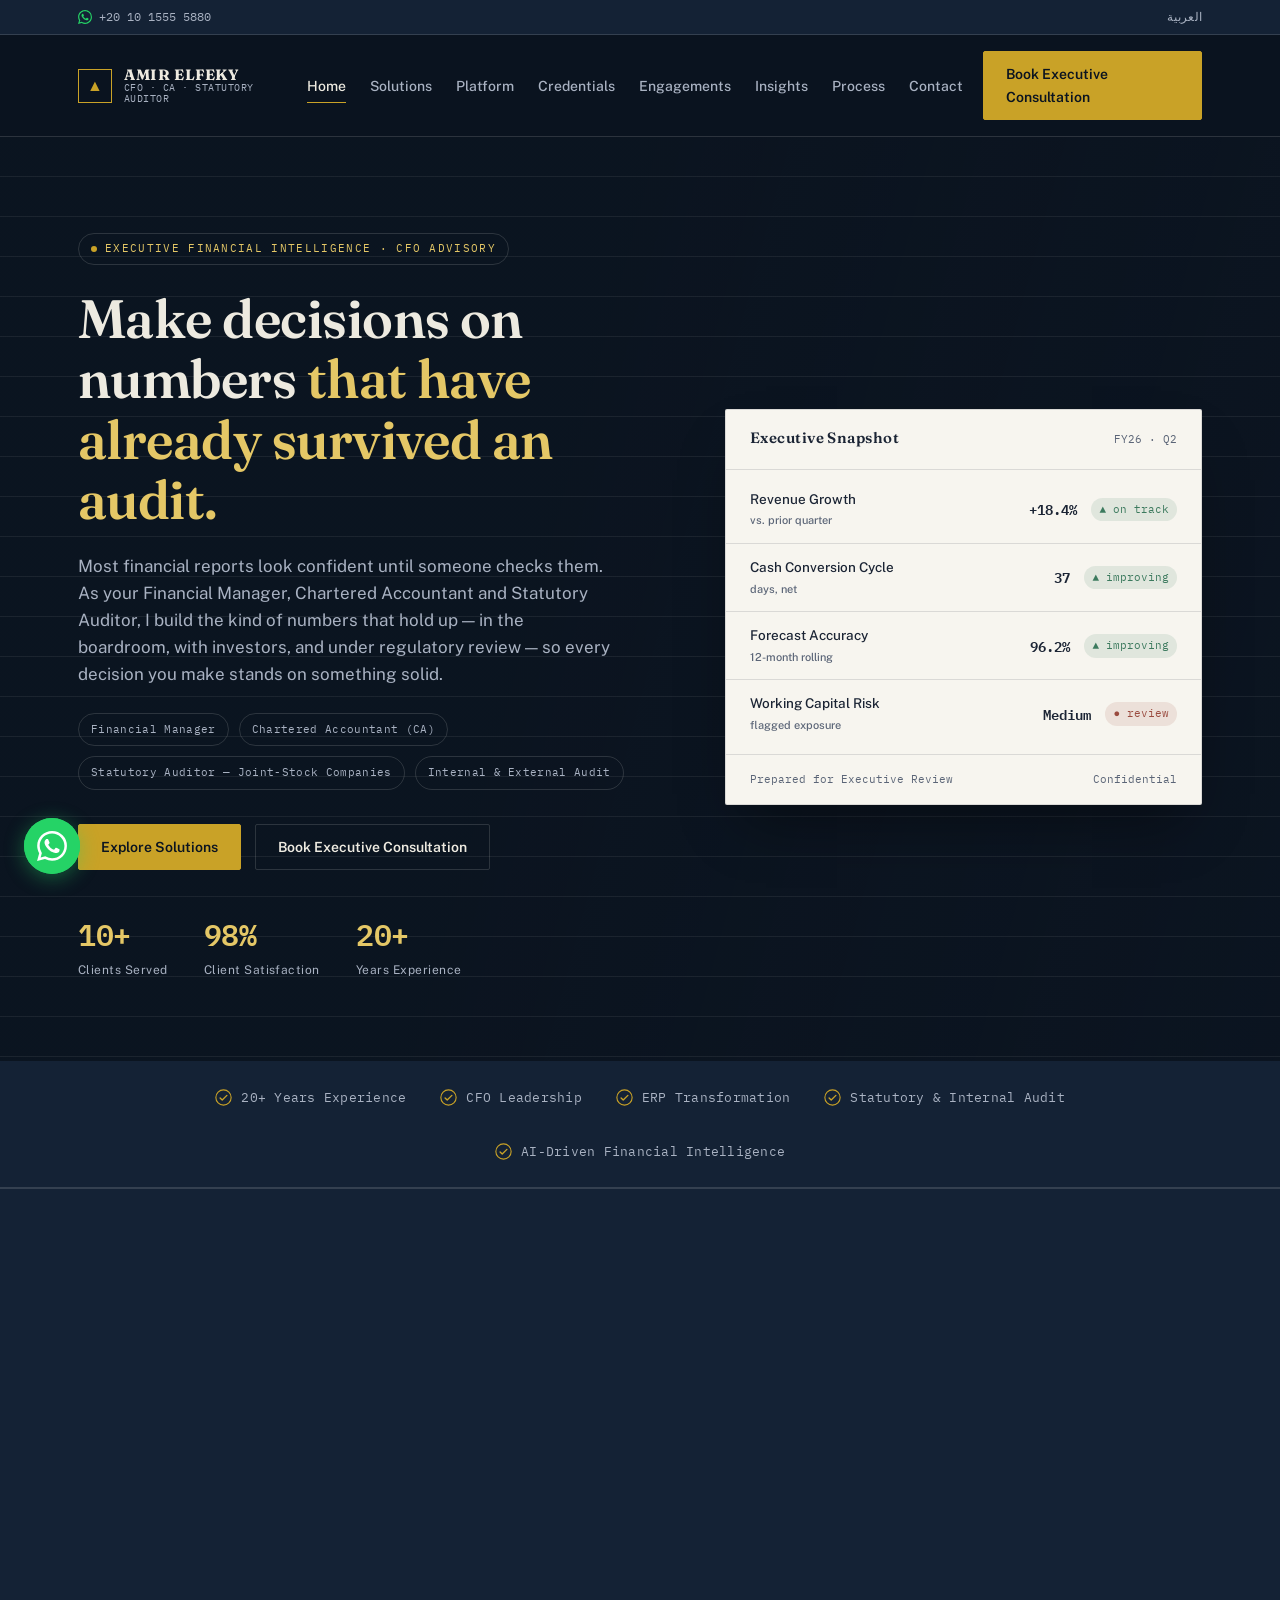
==== commit 89ea000e: "Update hero badge text in index.html" ====
--- a/index.html
+++ b/index.html
@@ -19,16 +19,12 @@
 <meta property="og:locale" content="en_US">
 <meta property="og:title" content="Amir ElFeky | Financial Manager & Chartered Accountant (CA)">
 <meta property="og:description" content="CFO advisory, statutory & internal audit, ERP integration and financial intelligence for business owners and boards.">
-<meta property="og:image" content="https://amieelfeky.github.io/amir-finance/assets/social/og-en.jpg">
-<meta property="og:image:width" content="1200">
-<meta property="og:image:height" content="630">
-<meta property="og:image:alt" content="Amir ElFeky — Financial Manager, Chartered Accountant and Statutory Auditor">
-<meta property="og:url" content="https://amieelfeky.github.io/amir-finance/">
+<meta property="og:image" content="https://amirfinance.example.com/assets/og-cover.jpg">
+<meta property="og:url" content="https://amirfinance.example.com/">
 <meta name="twitter:card" content="summary_large_image">
 <meta name="twitter:title" content="Amir ElFeky | Financial Manager, Chartered Accountant & Statutory Auditor">
 <meta name="twitter:description" content="Make decisions on numbers that have already survived an audit — CFO advisory, statutory and internal audit, ERP and financial intelligence.">
- <meta name="twitter:image" content="https://amieelfeky.github.io/amir-finance/assets/social/og-en.jpg">
-<meta name="twitter:image:alt" content="Amir ElFeky — Financial Manager, Chartered Accountant and Statutory Auditor">
+ 
 <link rel="icon" href="data:image/svg+xml,%3Csvg xmlns='http://www.w3.org/2000/svg' viewBox='0 0 64 64'%3E%3Crect width='64' height='64' rx='10' fill='%230B1420'/%3E%3Cpath d='M32 14 50 46H14Z' fill='%23C9A227'/%3E%3C/svg%3E">
  
 <link rel="preconnect" href="https://fonts.googleapis.com">
@@ -49,7 +45,7 @@
 },
 "email": "amir.elfeky.finance@outlook.com",
 "sameAs": ["https://www.linkedin.com/in/amirelfeky1978/"],
-"url": "https://amieelfeky.github.io/amir-finance/"
+"url": "https://amirfinance.example.com/"
 }
 </script>
 </head>
@@ -100,9 +96,7 @@
 <div class="hero-bg-img" aria-hidden="true"></div>
 <div class="container hero-grid">
 <div class="hero-content">
-<span class="hero-badge">
-CFO Advisory · Financial Management · Chartered Accountant · Statutory Audit
-</span>
+<span class="hero-badge">Executive Financial Intelligence · CFO Advisory</span>
 <h1>Make decisions on numbers <span class="gradient-text">that have already survived an audit.</span></h1>
 <p class="hero-description">Most financial reports look confident until someone checks them. As your Financial Manager, Chartered Accountant and Statutory Auditor, I build the kind of numbers that hold up — in the boardroom, with investors, and under regulatory review — so every decision you make stands on something solid.</p>
  
